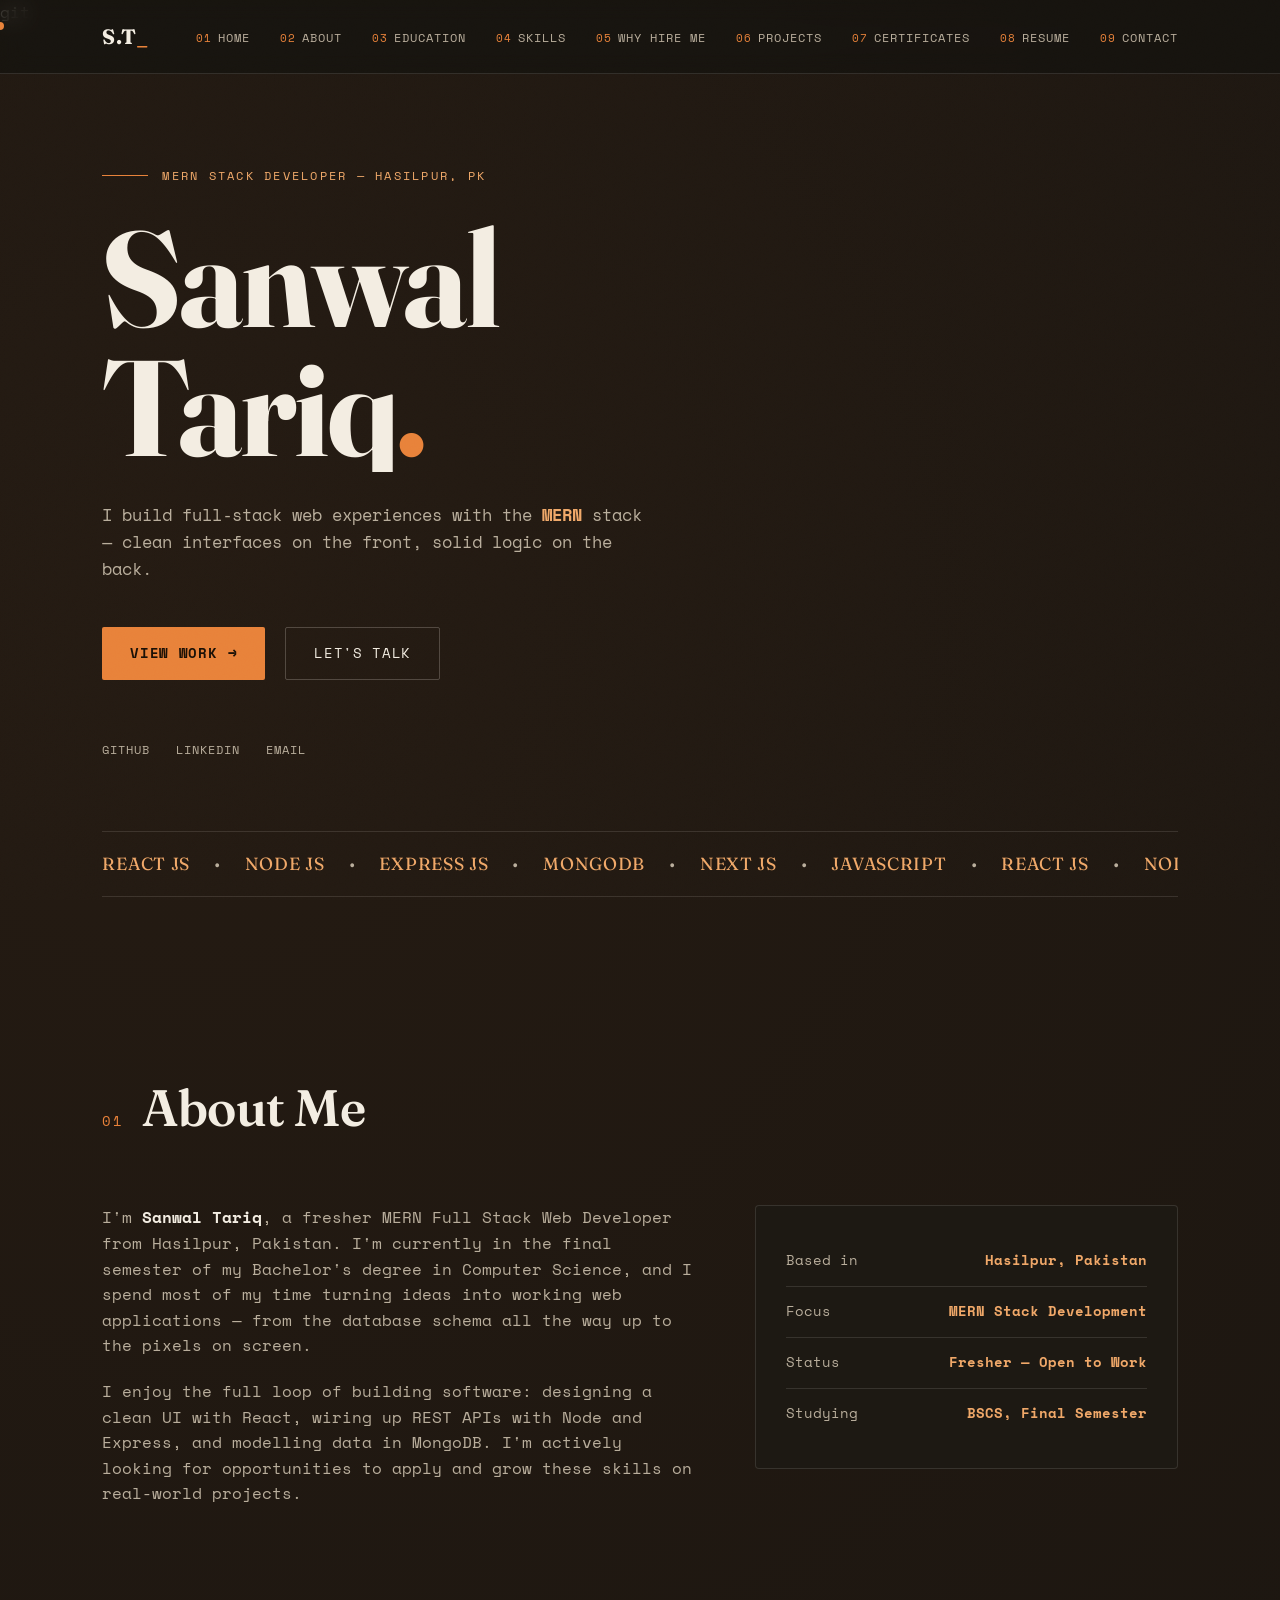
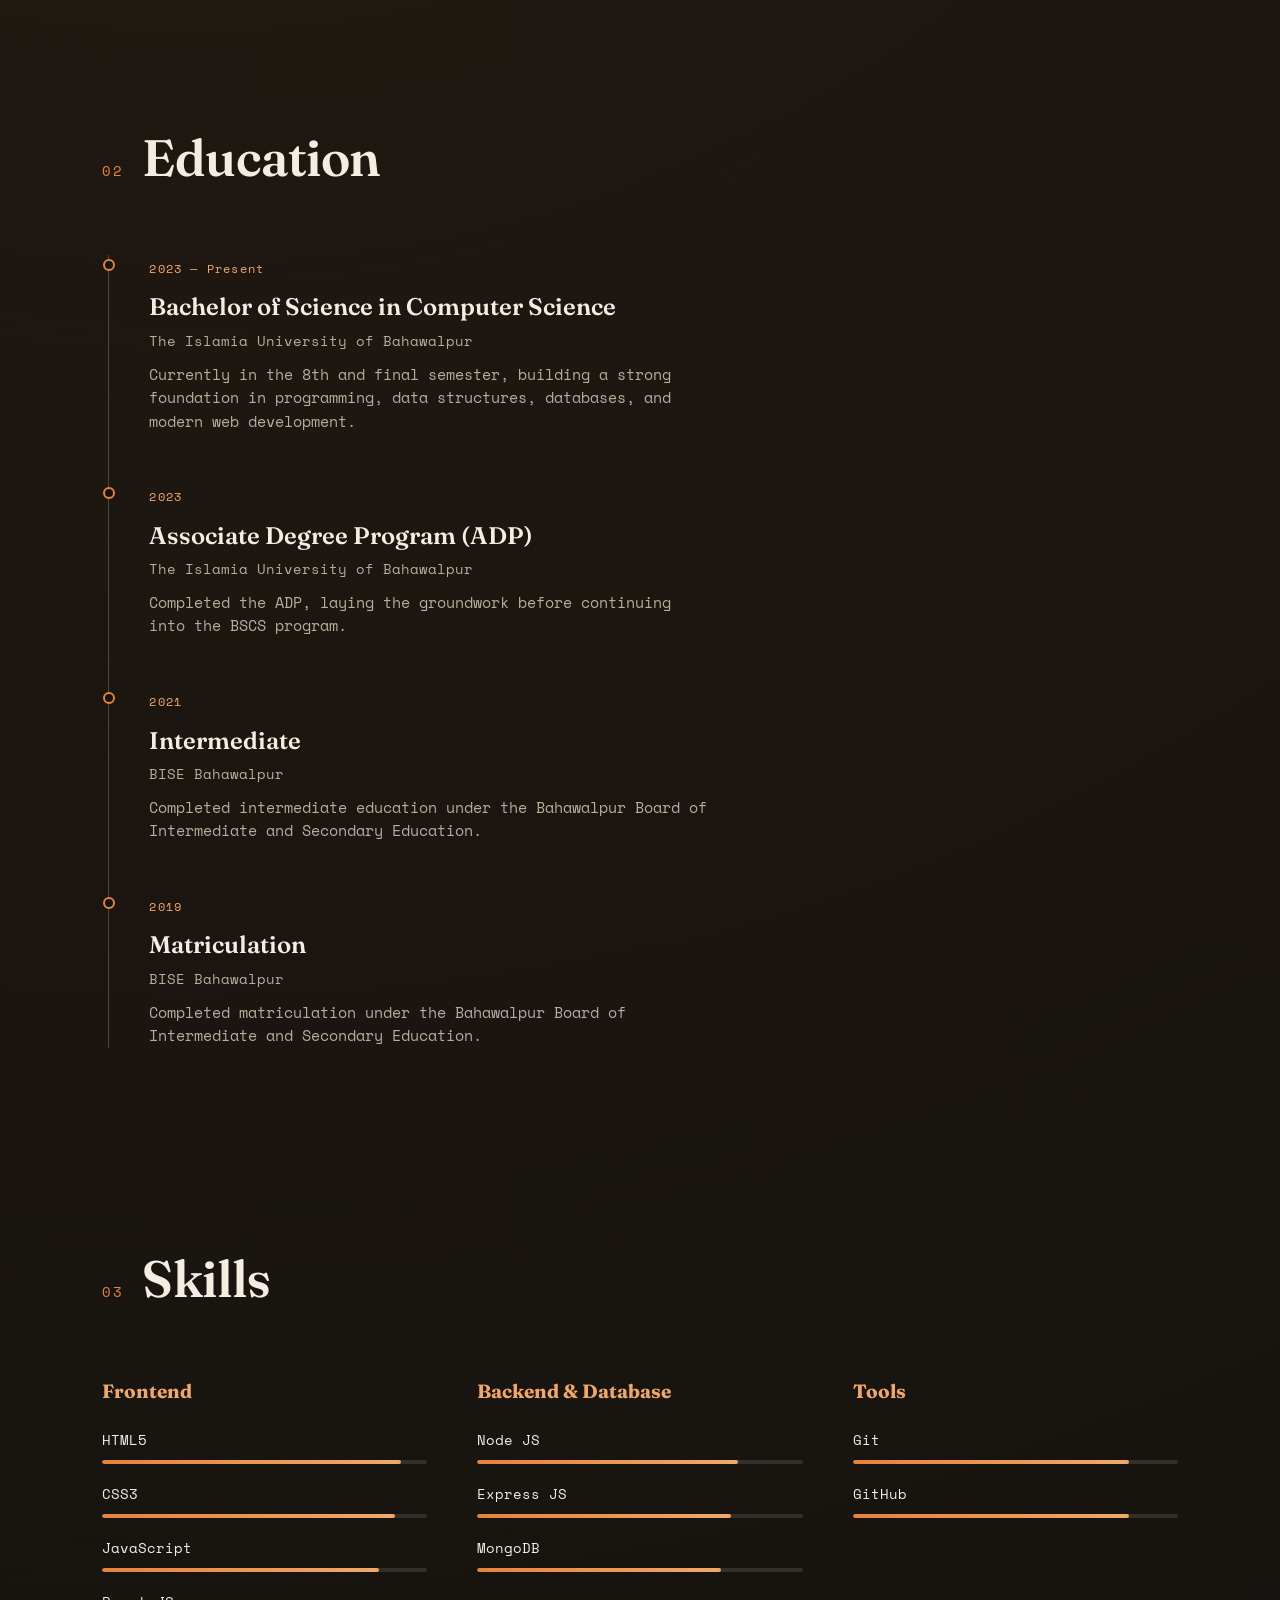
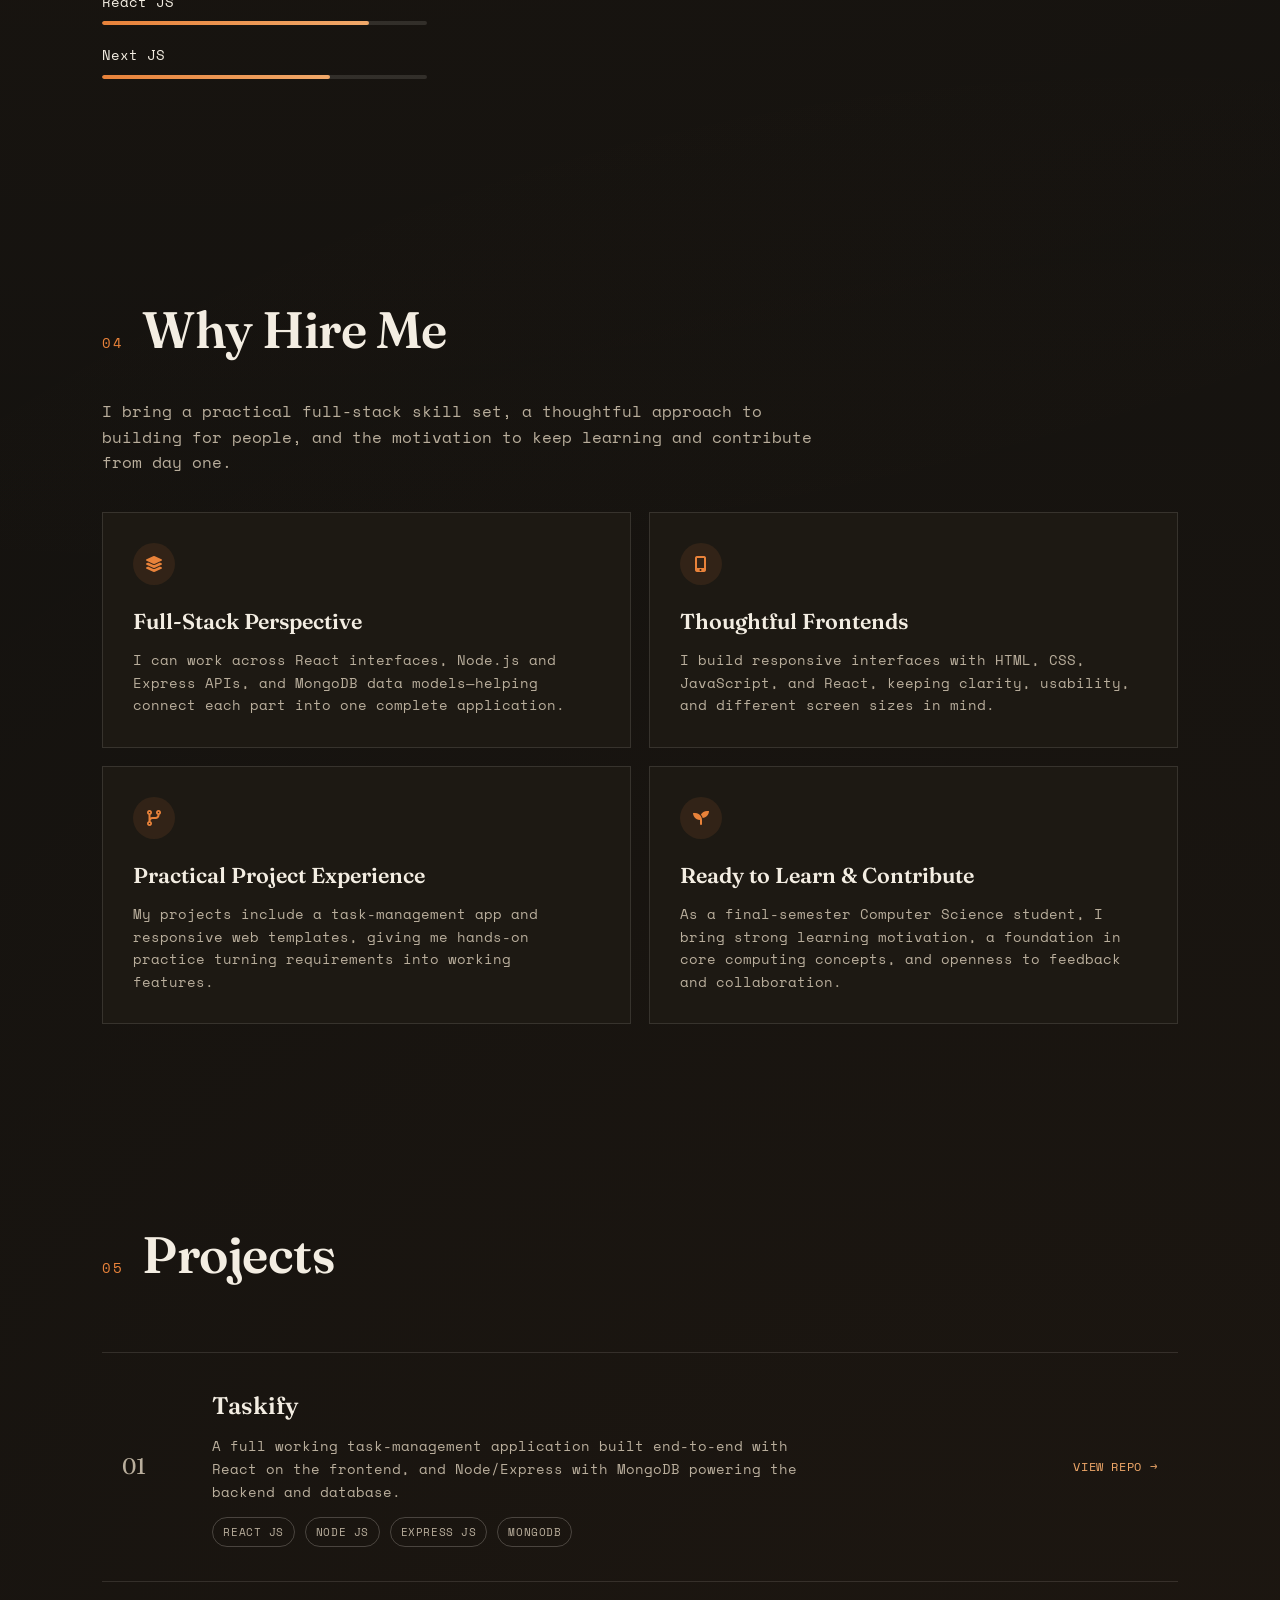
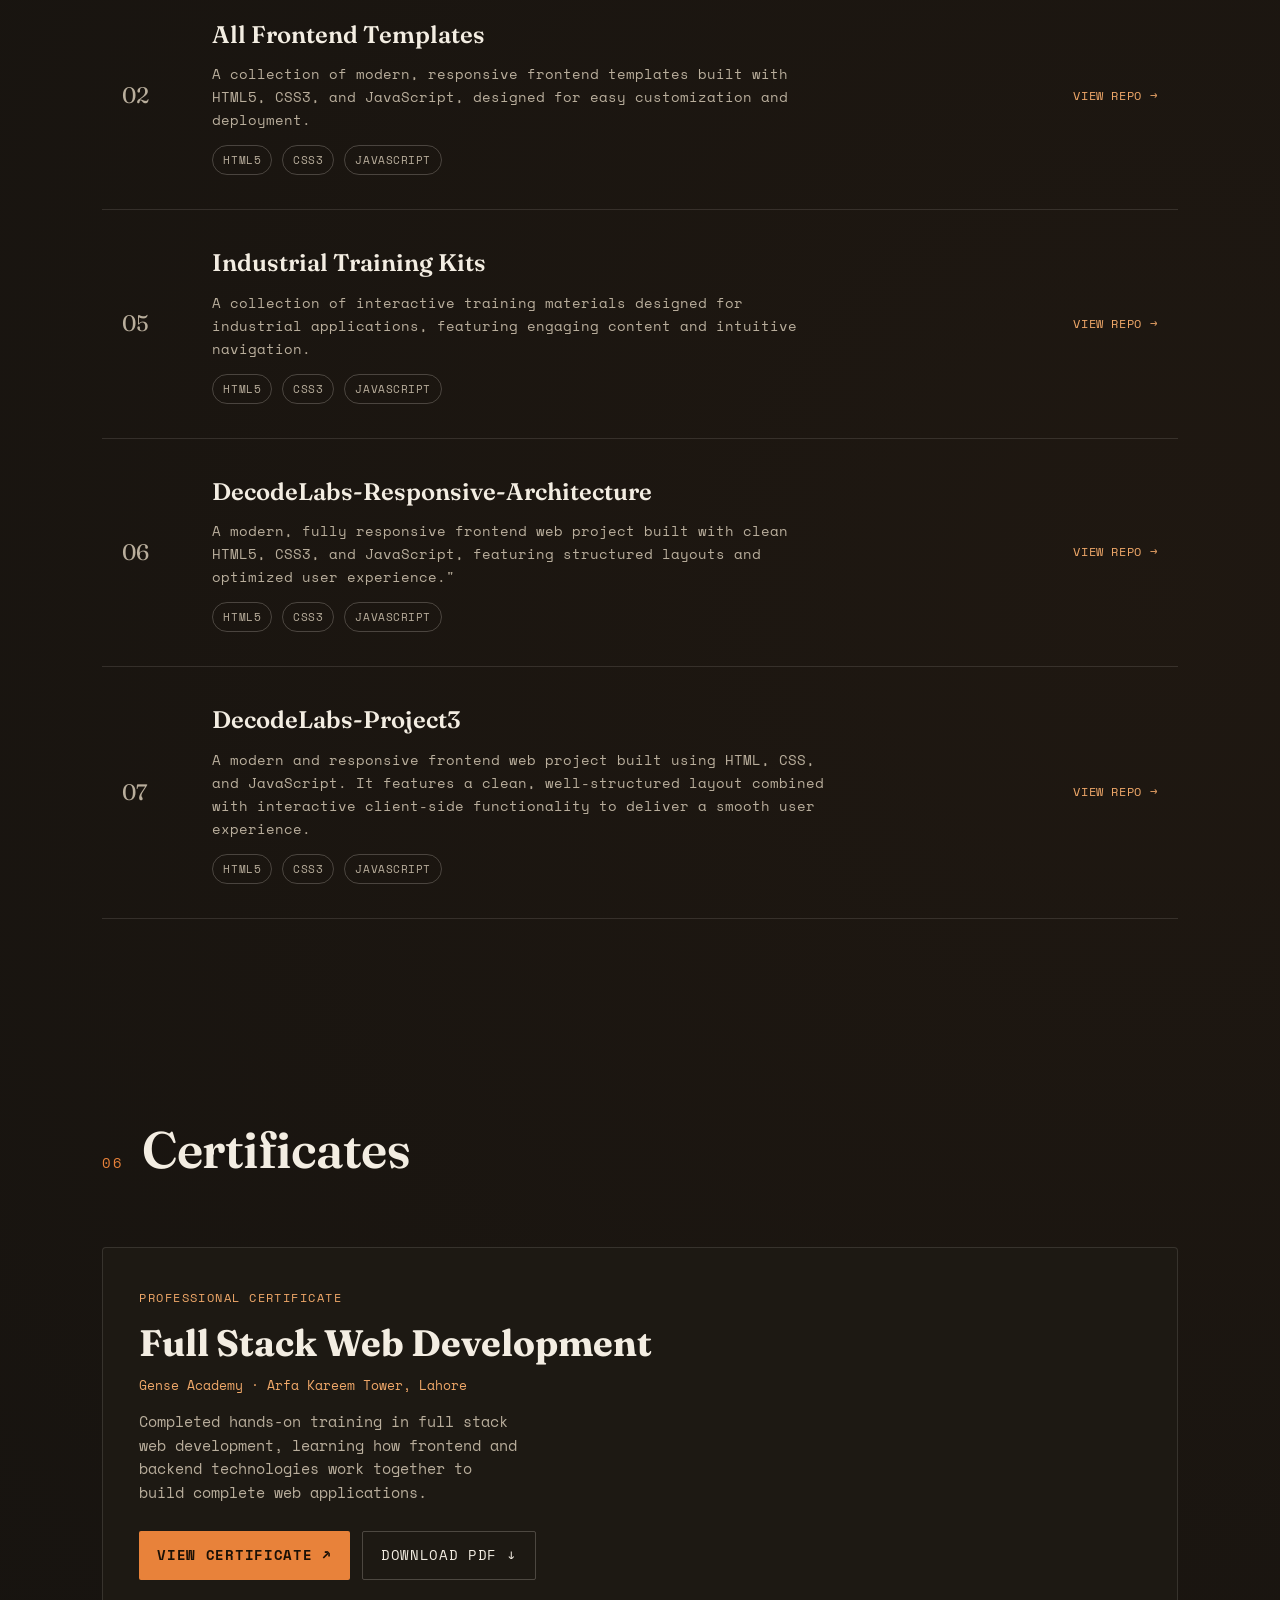
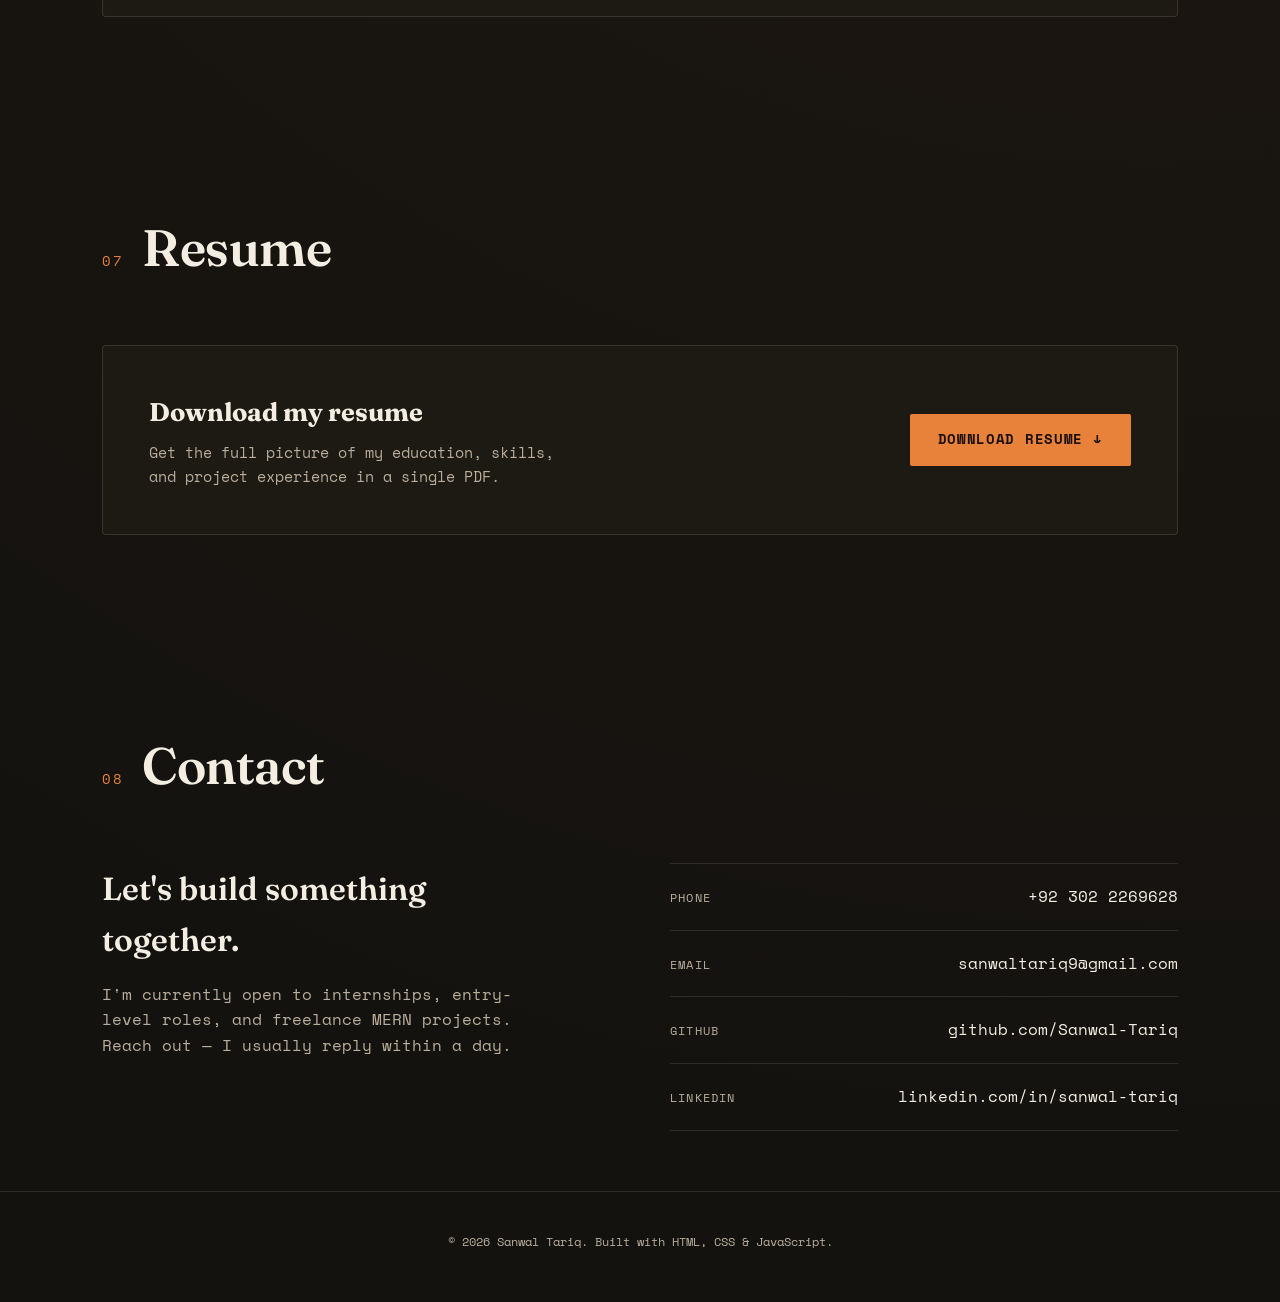
==== index.html @ 07ff1095 "Add why hire me portfolio section Co-authored-by: Copilot <223556219+Copilot@users.noreply.github.co" ====
<!DOCTYPE html>git
<html lang="en">

<head>
    <meta charset="UTF-8" />
    <meta name="viewport" content="width=device-width, initial-scale=1.0" />
    <title>Sanwal Tariq — MERN Full Stack Developer</title>
    <meta name="description" content="Portfolio of Sanwal Tariq, a MERN Full Stack Web Developer." />
    <link rel="preconnect" href="https://fonts.googleapis.com">
    <link rel="preconnect" href="https://fonts.gstatic.com" crossorigin>
    <link
        href="https://fonts.googleapis.com/css2?family=Fraunces:ital,opsz,wght@0,9..144,300;0,9..144,500;0,9..144,600;0,9..144,700;1,9..144,500&family=Space+Mono:wght@400;700&display=swap"
        rel="stylesheet">
    <link rel="stylesheet" href="index.css" />
    <link rel="stylesheet" href="https://cdnjs.cloudflare.com/ajax/libs/font-awesome/6.0.0-beta3/css/all.min.css" />
</head>

<body>

    <div class="noise-overlay"></div>

    <!-- Custom cursor dot -->
    <div class="cursor-dot" id="cursorDot"></div>

    <header class="nav-wrap">
        <nav class="nav">
            <a href="#home" class="logo">S.T<span class="logo-dot">_</span></a>
            <button class="nav-toggle" id="navToggle" aria-label="Toggle navigation">
                <span></span><span></span><span></span>
            </button>
            <ul class="nav-links" id="navLinks">
                <li><a href="#home" data-idx="01">Home</a></li>
                <li><a href="#about" data-idx="02">About</a></li>
                <li><a href="#education" data-idx="03">Education</a></li>
                <li><a href="#skills" data-idx="04">Skills</a></li>
                <li><a href="#why-hire-me" data-idx="05">Why Hire Me</a></li>
                <li><a href="#projects" data-idx="06">Projects</a></li>
                <li><a href="#certificates" data-idx="07">Certificates</a></li>
                <li><a href="#resume" data-idx="08">Resume</a></li>
                <li><a href="#contact" data-idx="09">Contact</a></li>
            </ul>
        </nav>
    </header>

    <main>

        <!-- HERO -->
        <section id="home" class="hero">
            <div class="hero-grid">
                <div class="hero-tag reveal">
                    <span class="tag-line"></span>
                    <p>MERN STACK DEVELOPER — HASILPUR, PK</p>
                </div>

                <h1 class="hero-title">
                    <span class="line reveal"><span class="line-inner">Sanwal</span></span>
                    <span class="line reveal"><span class="line-inner">Tariq<span
                                class="hero-accent">.</span></span></span>
                </h1>

                <p class="hero-sub reveal">
                    I build full‑stack web experiences with the
                    <span class="highlight">MERN</span> stack — clean interfaces on the
                    front, solid logic on the back.
                </p>

                <div class="hero-actions reveal">
                    <a href="#projects" class="btn btn-primary">View Work <span class="btn-arrow">→</span></a>
                    <a href="#contact" class="btn btn-ghost">Let's Talk</a>
                </div>

                <div class="hero-socials reveal">
                    <a href="https://github.com/Sanwal-Tariq" target="_blank" rel="noopener noreferrer">GitHub</a>
                    <a href="https://www.linkedin.com/in/sanwal-tariq-004a3840a" target="_blank"
                        rel="noopener noreferrer">LinkedIn</a>
                    <a href="mailto:sanwaltariq9@gmail.com">Email</a>
                </div>
            </div>

            <div class="hero-marquee">
                <div class="marquee-track">
                    <span>REACT JS</span><span>•</span><span>NODE JS</span><span>•</span>
                    <span>EXPRESS JS</span><span>•</span><span>MONGODB</span><span>•</span>
                    <span>NEXT JS</span><span>•</span><span>JAVASCRIPT</span><span>•</span>
                    <span>REACT JS</span><span>•</span><span>NODE JS</span><span>•</span>
                    <span>EXPRESS JS</span><span>•</span><span>MONGODB</span><span>•</span>
                    <span>NEXT JS</span><span>•</span><span>JAVASCRIPT</span><span>•</span>
                </div>
            </div>
        </section>

        <!-- ABOUT -->
        <section id="about" class="about section">
            <div class="section-head">
                <span class="section-num">01</span>
                <h2>About Me</h2>
            </div>
            <div class="about-grid">
                <div class="about-copy">
                    <p>
                        I'm <strong>Sanwal Tariq</strong>, a fresher MERN Full Stack Web
                        Developer from Hasilpur, Pakistan. I'm currently in the final
                        semester of my Bachelor's degree in Computer Science, and I spend
                        most of my time turning ideas into working web applications —
                        from the database schema all the way up to the pixels on screen.
                    </p>
                    <p>
                        I enjoy the full loop of building software: designing a clean UI
                        with React, wiring up REST APIs with Node and Express, and
                        modelling data in MongoDB. I'm actively looking for opportunities
                        to apply and grow these skills on real-world projects.
                    </p>
                </div>
                <div class="about-card">
                    <div class="about-card-row"><span>Based in</span><strong>Hasilpur, Pakistan</strong></div>
                    <div class="about-card-row"><span>Focus</span><strong>MERN Stack Development</strong></div>
                    <div class="about-card-row"><span>Status</span><strong>Fresher — Open to Work</strong></div>
                    <div class="about-card-row"><span>Studying</span><strong>BSCS, Final Semester</strong></div>
                </div>
            </div>
        </section>

        <!-- EDUCATION -->
        <section id="education" class="education section">
            <div class="section-head">
                <span class="section-num">02</span>
                <h2>Education</h2>
            </div>

            <div class="timeline">

                <div class="timeline-item reveal">
                    <div class="timeline-dot"></div>
                    <div class="timeline-content">
                        <span class="timeline-year">2023 — Present</span>
                        <h3>Bachelor of Science in Computer Science</h3>
                        <p class="timeline-place">The Islamia University of Bahawalpur</p>
                        <p class="timeline-desc">Currently in the 8th and final semester, building a strong foundation
                            in programming, data structures, databases, and modern web development.</p>
                    </div>
                </div>

                <div class="timeline-item reveal">
                    <div class="timeline-dot"></div>
                    <div class="timeline-content">
                        <span class="timeline-year">2023</span>
                        <h3>Associate Degree Program (ADP)</h3>
                        <p class="timeline-place">The Islamia University of Bahawalpur</p>
                        <p class="timeline-desc">Completed the ADP, laying the groundwork before continuing into the
                            BSCS program.</p>
                    </div>
                </div>

                <div class="timeline-item reveal">
                    <div class="timeline-dot"></div>
                    <div class="timeline-content">
                        <span class="timeline-year">2021</span>
                        <h3>Intermediate</h3>
                        <p class="timeline-place">BISE Bahawalpur</p>
                        <p class="timeline-desc">Completed intermediate education under the Bahawalpur Board of
                            Intermediate and Secondary Education.</p>
                    </div>
                </div>

                <div class="timeline-item reveal">
                    <div class="timeline-dot"></div>
                    <div class="timeline-content">
                        <span class="timeline-year">2019</span>
                        <h3>Matriculation</h3>
                        <p class="timeline-place">BISE Bahawalpur</p>
                        <p class="timeline-desc">Completed matriculation under the Bahawalpur Board of Intermediate and
                            Secondary Education.</p>
                    </div>
                </div>

            </div>
        </section>

        <!-- SKILLS -->
        <section id="skills" class="skills section">
            <div class="section-head">
                <span class="section-num">03</span>
                <h2>Skills</h2>
            </div>

            <div class="skills-columns">
                <div class="skill-group reveal">
                    <h3>Frontend</h3>
                    <ul class="skill-list">
                        <li><span>HTML5</span>
                            <div class="bar">
                                <div class="bar-fill" style="--level:92%"></div>
                            </div>
                        </li>
                        <li><span>CSS3</span>
                            <div class="bar">
                                <div class="bar-fill" style="--level:90%"></div>
                            </div>
                        </li>
                        <li><span>JavaScript</span>
                            <div class="bar">
                                <div class="bar-fill" style="--level:85%"></div>
                            </div>
                        </li>
                        <li><span>React JS</span>
                            <div class="bar">
                                <div class="bar-fill" style="--level:82%"></div>
                            </div>
                        </li>
                        <li><span>Next JS</span>
                            <div class="bar">
                                <div class="bar-fill" style="--level:70%"></div>
                            </div>
                        </li>
                    </ul>
                </div>

                <div class="skill-group reveal">
                    <h3>Backend &amp; Database</h3>
                    <ul class="skill-list">
                        <li><span>Node JS</span>
                            <div class="bar">
                                <div class="bar-fill" style="--level:80%"></div>
                            </div>
                        </li>
                        <li><span>Express JS</span>
                            <div class="bar">
                                <div class="bar-fill" style="--level:78%"></div>
                            </div>
                        </li>
                        <li><span>MongoDB</span>
                            <div class="bar">
                                <div class="bar-fill" style="--level:75%"></div>
                            </div>
                        </li>
                    </ul>
                </div>

                <div class="skill-group reveal">
                    <h3>Tools</h3>
                    <ul class="skill-list">
                        <li><span>Git</span>
                            <div class="bar">
                                <div class="bar-fill" style="--level:85%"></div>
                            </div>
                        </li>
                        <li><span>GitHub</span>
                            <div class="bar">
                                <div class="bar-fill" style="--level:85%"></div>
                            </div>
                        </li>
                    </ul>
                </div>
            </div>
        </section>

        <!-- WHY HIRE ME -->
        <section id="why-hire-me" class="why-hire section">
            <div class="section-head">
                <span class="section-num">04</span>
                <h2>Why Hire Me</h2>
            </div>

            <p class="why-hire-intro reveal">
                I bring a practical full-stack skill set, a thoughtful approach to building for people, and the
                motivation to keep learning and contribute from day one.
            </p>

            <div class="why-hire-grid">
                <article class="why-hire-card reveal">
                    <span class="why-hire-icon" aria-hidden="true"><i class="fas fa-layer-group"></i></span>
                    <h3>Full-Stack Perspective</h3>
                    <p>I can work across React interfaces, Node.js and Express APIs, and MongoDB data models—helping
                        connect each part into one complete application.</p>
                </article>
                <article class="why-hire-card reveal">
                    <span class="why-hire-icon" aria-hidden="true"><i class="fas fa-mobile-alt"></i></span>
                    <h3>Thoughtful Frontends</h3>
                    <p>I build responsive interfaces with HTML, CSS, JavaScript, and React, keeping clarity,
                        usability, and different screen sizes in mind.</p>
                </article>
                <article class="why-hire-card reveal">
                    <span class="why-hire-icon" aria-hidden="true"><i class="fas fa-code-branch"></i></span>
                    <h3>Practical Project Experience</h3>
                    <p>My projects include a task-management app and responsive web templates, giving me hands-on
                        practice turning requirements into working features.</p>
                </article>
                <article class="why-hire-card reveal">
                    <span class="why-hire-icon" aria-hidden="true"><i class="fas fa-seedling"></i></span>
                    <h3>Ready to Learn &amp; Contribute</h3>
                    <p>As a final-semester Computer Science student, I bring strong learning motivation, a foundation
                        in core computing concepts, and openness to feedback and collaboration.</p>
                </article>
            </div>
        </section>

        <!-- PROJECTS -->
        <section id="projects" class="projects section">
            <div class="section-head">
                <span class="section-num">05</span>
                <h2>Projects</h2>
            </div>

            <div class="project-list">

                <a class="project-item reveal" href="https://github.com/Sanwal-Tariq/Taskify-Project" target="_blank"
                    rel="noopener noreferrer">
                    <div class="project-index">01</div>
                    <div class="project-body">
                        <h3>Taskify</h3>
                        <p>A full working task-management application built end-to-end with React on the frontend, and
                            Node/Express with MongoDB powering the backend and database.</p>
                        <div class="project-tags">
                            <span>React JS</span><span>Node JS</span><span>Express JS</span><span>MongoDB</span>
                        </div>
                    </div>
                    <div class="project-link">View Repo <span class="btn-arrow">→</span></div>
                </a>

                <a class="project-item reveal" href="https://github.com/Sanwal-Tariq/My-Frontend--Templates"
                    target="_blank" rel="noopener noreferrer">
                    <div class="project-index">02</div>
                    <div class="project-body">
                        <h3>All Frontend Templates</h3>
                        <p>A collection of modern, responsive frontend templates built with HTML5, CSS3, and JavaScript,
                            designed for easy customization and deployment.</p>
                        <div class="project-tags">
                            <span>HTML5</span><span>CSS3</span><span>JavaScript</span>
                        </div>
                    </div>
                    <div class="project-link">View Repo <span class="btn-arrow">→</span></div>
                </a>

                <a class="project-item reveal" href="https://github.com/Sanwal-Tariq/Industrial-Training-kit-Project"
                    target="_blank" rel="noopener noreferrer">
                    <div class="project-index">05</div>
                    <div class="project-body">
                        <h3>Industrial Training Kits</h3>
                        <p>A collection of interactive training materials designed for industrial applications,
                            featuring engaging content and intuitive navigation.</p>
                        <div class="project-tags">
                            <span>HTML5</span><span>CSS3</span><span>JavaScript</span>
                        </div>
                    </div>
                    <div class="project-link">View Repo <span class="btn-arrow">→</span></div>
                </a>

                <a class="project-item reveal" href="https://github.com/Sanwal-Tariq/DecodeLabs-Responsive-Architecture"
                    target="_blank" rel="noopener noreferrer">
                    <div class="project-index">06</div>
                    <div class="project-body">
                        <h3>DecodeLabs-Responsive-Architecture</h3>
                        <p>A modern, fully responsive frontend web project built with clean HTML5, CSS3, and JavaScript,
                            featuring structured layouts and optimized user experience."</p>
                        <div class="project-tags">
                            <span>HTML5</span><span>CSS3</span><span>JavaScript</span>
                        </div>
                    </div>
                    <div class="project-link">View Repo <span class="btn-arrow">→</span></div>
                </a>

                <a class="project-item reveal" href="https://github.com/Sanwal-Tariq/DecodeLabs-Project3"
                    target="_blank" rel="noopener noreferrer">
                    <div class="project-index">07</div>
                    <div class="project-body">
                        <h3>DecodeLabs-Project3</h3>
                        <p>A modern and responsive frontend web project built using HTML, CSS, and JavaScript. It
                            features a clean, well-structured layout combined with interactive client-side functionality
                            to deliver a smooth user experience.</p>
                        <div class="project-tags">
                            <span>HTML5</span><span>CSS3</span><span>JavaScript</span>
                        </div>
                    </div>
                    <div class="project-link">View Repo <span class="btn-arrow">→</span></div>
                </a>

            </div>
        </section>

        <!-- CERTIFICATES -->
        <section id="certificates" class="certificates section">
            <div class="section-head">
                <span class="section-num">06</span>
                <h2>Certificates</h2>
            </div>

            <div class="certificate-card reveal">
                <div class="certificate-copy">
                    <span class="certificate-label">Professional Certificate</span>
                    <h3>Full Stack Web Development</h3>
                    <p class="certificate-provider">Gense Academy · Arfa Kareem Tower, Lahore</p>
                    <p>
                        Completed hands-on training in full stack web development, learning how frontend and backend
                        technologies work together to build complete web applications.
                    </p>
                    <div class="certificate-actions">
                        <a class="btn btn-primary" href="./Full_Stack_Web_Development_Certificate.pdf"
                            target="_blank" rel="noopener noreferrer">
                            View Certificate <span class="btn-arrow">↗</span>
                        </a>
                        <a class="btn btn-ghost" href="./Full_Stack_Web_Development_Certificate.pdf" download>
                            Download PDF <span class="btn-arrow">↓</span>
                        </a>
                    </div>
                </div>
            </div>
        </section>

        <!-- RESUME -->
        <section id="resume" class="resume section">
            <div class="section-head">
                <span class="section-num">07</span>
                <h2>Resume</h2>
            </div>
            <div class="resume-box reveal">
                <div class="resume-copy">
                    <h3>Download my resume</h3>
                    <p>Get the full picture of my education, skills, and project experience in a single PDF.</p>
                </div>
                <a class="btn btn-primary" href="./Sanwal_Tariq_Resume.docx" download>
                    Download Resume <span class="btn-arrow">↓</span>
                </a>
            </div>
        </section>

        <!-- CONTACT -->
        <section id="contact" class="contact section">
            <div class="section-head">
                <span class="section-num">08</span>
                <h2>Contact</h2>
            </div>

            <div class="contact-grid">
                <div class="contact-intro reveal">
                    <h3>Let's build something together.</h3>
                    <p>I'm currently open to internships, entry-level roles, and freelance MERN projects. Reach out — I
                        usually reply within a day.</p>
                </div>

                <ul class="contact-list reveal">
                    <li>
                        <span class="contact-label">Phone</span>
                        <a href="tel:+923022269628">+92 302 2269628</a>
                    </li>
                    <li>
                        <span class="contact-label">Email</span>
                        <a href="mailto:sanwaltariq9@gmail.com">sanwaltariq9@gmail.com</a>
                    </li>
                    <li>
                        <span class="contact-label">GitHub</span>
                        <a href="https://github.com/Sanwal-Tariq" target="_blank"
                            rel="noopener noreferrer">github.com/Sanwal-Tariq</a>
                    </li>
                    <li>
                        <span class="contact-label">LinkedIn</span>
                        <a href="https://www.linkedin.com/in/sanwal-tariq-004a3840a" target="_blank"
                            rel="noopener noreferrer">linkedin.com/in/sanwal-tariq</a>
                    </li>
                </ul>
            </div>
        </section>

    </main>

    <footer class="footer">
        <p>&copy; <span id="year"></span> Sanwal Tariq. Built with HTML, CSS &amp; JavaScript.</p>
    </footer>

    <script src="index.js"></script>
</body>

</html>
---- index.css ----
/* ===== Tokens ===== */
:root {
    --bg: #14120f;
    --bg-alt: #191612;
    --ink: #f3ede2;
    --ink-dim: #b9ae9c;
    --accent: #e8823a;
    --accent-soft: #f0a869;
    --line: rgba(243, 237, 226, 0.12);
    --line-strong: rgba(243, 237, 226, 0.22);
    --card: #1d1913;
    --font-display: "Fraunces", serif;
    --font-mono: "Space Mono", monospace;
    --ease: cubic-bezier(0.22, 1, 0.36, 1);
}

* {
    margin: 0;
    padding: 0;
    box-sizing: border-box;
}

html {
    scroll-behavior: smooth;
}

body {
    background: var(--bg);
    color: var(--ink);
    font-family: var(--font-mono);
    font-size: 16px;
    line-height: 1.6;
    overflow-x: hidden;
    background-image:
        radial-gradient(circle at 15% 8%, rgba(232, 130, 58, 0.08), transparent 45%),
        radial-gradient(circle at 90% 70%, rgba(232, 130, 58, 0.05), transparent 40%);
}

a {
    color: inherit;
    text-decoration: none;
}

ul {
    list-style: none;
}

img {
    max-width: 100%;
    display: block;
}

/* film-grain overlay */
.noise-overlay {
    position: fixed;
    inset: 0;
    pointer-events: none;
    z-index: 999;
    opacity: 0.035;
    background-image: url("data:image/svg+xml,%3Csvg xmlns='http://www.w3.org/2000/svg' width='120' height='120'%3E%3Cfilter id='n'%3E%3CfeTurbulence type='fractalNoise' baseFrequency='0.9' numOctaves='2' stitchTiles='stitch'/%3E%3C/filter%3E%3Crect width='100%25' height='100%25' filter='url(%23n)'/%3E%3C/svg%3E");
    mix-blend-mode: overlay;
}

.cursor-dot {
    position: fixed;
    width: 8px;
    height: 8px;
    border-radius: 50%;
    background: var(--accent);
    pointer-events: none;
    z-index: 998;
    transform: translate(-50%, -50%);
    transition: width 0.2s var(--ease), height 0.2s var(--ease), background 0.2s;
    display: none;
}

@media (hover: hover) and (pointer: fine) {
    .cursor-dot {
        display: block;
    }
}

.cursor-dot.grow {
    width: 30px;
    height: 30px;
    background: rgba(232, 130, 58, 0.35);
}

::selection {
    background: var(--accent);
    color: #14120f;
}

/* ===== Layout helpers ===== */
.section {
    padding: 130px 8vw 60px;
    position: relative;
}

.section-head {
    display: flex;
    align-items: baseline;
    gap: 18px;
    margin-bottom: 56px;
}

.section-num {
    font-family: var(--font-mono);
    color: var(--accent);
    font-size: 0.85rem;
    letter-spacing: 0.15em;
}

.section-head h2 {
    font-family: var(--font-display);
    font-weight: 600;
    font-size: clamp(2rem, 4vw, 3.2rem);
    letter-spacing: -0.01em;
}

/* ===== Nav ===== */
.nav-wrap {
    position: fixed;
    top: 0;
    left: 0;
    right: 0;
    z-index: 500;
    backdrop-filter: blur(10px);
    background: rgba(20, 18, 15, 0.72);
    border-bottom: 1px solid var(--line);
}

.nav {
    display: flex;
    align-items: center;
    justify-content: space-between;
    padding: 20px 8vw;
}

.logo {
    font-family: var(--font-display);
    font-weight: 700;
    font-size: 1.3rem;
    letter-spacing: 0.02em;
}

.logo-dot {
    color: var(--accent);
}

.nav-links {
    display: flex;
    gap: 30px;
}

.nav-links a {
    font-size: 0.78rem;
    letter-spacing: 0.08em;
    text-transform: uppercase;
    color: var(--ink-dim);
    position: relative;
    padding-bottom: 4px;
    transition: color 0.25s var(--ease);
}

.nav-links a::before {
    content: attr(data-idx);
    color: var(--accent);
    margin-right: 6px;
    font-size: 0.7rem;
}

.nav-links a::after {
    content: "";
    position: absolute;
    left: 0;
    bottom: 0;
    width: 0%;
    height: 1px;
    background: var(--accent);
    transition: width 0.3s var(--ease);
}

.nav-links a:hover {
    color: var(--ink);
}

.nav-links a:hover::after {
    width: 100%;
}

.nav-toggle {
    display: none;
    flex-direction: column;
    gap: 5px;
    background: none;
    border: none;
    cursor: pointer;
    padding: 8px;
}

.nav-toggle span {
    width: 24px;
    height: 2px;
    background: var(--ink);
    display: block;
    transition: transform 0.3s var(--ease), opacity 0.3s;
}

/* ===== Hero ===== */
.hero {
    min-height: 100vh;
    display: flex;
    flex-direction: column;
    justify-content: center;
    padding: 140px 8vw 40px;
    position: relative;
}

.hero-tag {
    display: flex;
    align-items: center;
    gap: 14px;
    margin-bottom: 28px;
    color: var(--accent-soft);
    font-size: 0.78rem;
    letter-spacing: 0.18em;
}

.tag-line {
    width: 46px;
    height: 1px;
    background: var(--accent);
    display: inline-block;
}

.hero-title {
    font-family: var(--font-display);
    font-weight: 700;
    font-size: clamp(3.4rem, 12vw, 8.5rem);
    line-height: 0.95;
    letter-spacing: -0.02em;
}

.line {
    display: block;
    overflow: hidden;
}

.line-inner {
    display: inline-block;
}

.hero-accent {
    color: var(--accent);
}

.hero-sub {
    max-width: 560px;
    margin-top: 30px;
    font-size: 1.05rem;
    color: var(--ink-dim);
}

.highlight {
    color: var(--accent-soft);
    font-weight: 700;
}

.hero-actions {
    display: flex;
    gap: 20px;
    margin-top: 44px;
    flex-wrap: wrap;
}

.btn {
    display: inline-flex;
    align-items: center;
    gap: 10px;
    padding: 15px 28px;
    font-family: var(--font-mono);
    font-size: 0.85rem;
    letter-spacing: 0.05em;
    text-transform: uppercase;
    border-radius: 2px;
    transition: transform 0.35s var(--ease), background 0.3s, color 0.3s, border-color 0.3s;
}

.btn-primary {
    background: var(--accent);
    color: #1a1006;
    font-weight: 700;
}

.btn-primary:hover {
    transform: translateY(-3px);
    background: var(--accent-soft);
}

.btn-ghost {
    border: 1px solid var(--line-strong);
    color: var(--ink);
}

.btn-ghost:hover {
    transform: translateY(-3px);
    border-color: var(--accent);
    color: var(--accent-soft);
}

.btn-arrow {
    transition: transform 0.3s var(--ease);
}

.btn:hover .btn-arrow {
    transform: translateX(4px);
}

.hero-socials {
    display: flex;
    gap: 26px;
    margin-top: 60px;
}

.hero-socials a {
    font-size: 0.78rem;
    letter-spacing: 0.08em;
    text-transform: uppercase;
    color: var(--ink-dim);
    border-bottom: 1px solid transparent;
    transition: color 0.25s, border-color 0.25s;
}

.hero-socials a:hover {
    color: var(--accent-soft);
    border-color: var(--accent-soft);
}

.hero-marquee {
    margin-top: 70px;
    overflow: hidden;
    border-top: 1px solid var(--line);
    border-bottom: 1px solid var(--line);
    padding: 18px 0;
}

.marquee-track {
    display: flex;
    gap: 24px;
    white-space: nowrap;
    width: max-content;
    animation: marquee 26s linear infinite;
    font-family: var(--font-display);
    font-size: 1.1rem;
    color: var(--ink-dim);
    letter-spacing: 0.04em;
}

.marquee-track span:nth-child(odd) {
    color: var(--accent-soft);
}

@keyframes marquee {
    from {
        transform: translateX(0);
    }

    to {
        transform: translateX(-50%);
    }
}

/* ===== About ===== */
.about-grid {
    display: grid;
    grid-template-columns: 1.4fr 1fr;
    gap: 60px;
    align-items: start;
}

.about-copy p {
    color: var(--ink-dim);
    font-size: 1rem;
    margin-bottom: 20px;
    max-width: 640px;
}

.about-copy strong {
    color: var(--ink);
}

.about-card {
    background: var(--card);
    border: 1px solid var(--line);
    padding: 30px;
    border-radius: 4px;
}

.about-card-row {
    display: flex;
    justify-content: space-between;
    padding: 14px 0;
    border-bottom: 1px solid var(--line);
    font-size: 0.85rem;
}

.about-card-row:last-child {
    border-bottom: none;
}

.about-card-row span {
    color: var(--ink-dim);
}

.about-card-row strong {
    color: var(--accent-soft);
    font-weight: 700;
}

/* ===== Education Timeline ===== */
.timeline {
    position: relative;
    border-left: 1px solid var(--line-strong);
    margin-left: 6px;
    padding-left: 40px;
    display: flex;
    flex-direction: column;
    gap: 50px;
}

.timeline-item {
    position: relative;
}

.timeline-dot {
    position: absolute;
    left: -46px;
    top: 4px;
    width: 12px;
    height: 12px;
    border-radius: 50%;
    background: var(--bg);
    border: 2px solid var(--accent);
}

.timeline-year {
    font-size: 0.75rem;
    letter-spacing: 0.1em;
    color: var(--accent-soft);
}

.timeline-content h3 {
    font-family: var(--font-display);
    font-size: 1.5rem;
    font-weight: 600;
    margin-top: 8px;
}

.timeline-place {
    color: var(--ink-dim);
    font-size: 0.85rem;
    margin-top: 4px;
}

.timeline-desc {
    color: var(--ink-dim);
    font-size: 0.92rem;
    margin-top: 10px;
    max-width: 560px;
}

/* ===== Skills ===== */
.skills-columns {
    display: grid;
    grid-template-columns: repeat(3, 1fr);
    gap: 50px;
}

.skill-group h3 {
    font-family: var(--font-display);
    font-size: 1.2rem;
    margin-bottom: 24px;
    color: var(--accent-soft);
}

.skill-list li {
    margin-bottom: 20px;
}

.skill-list li span {
    display: block;
    font-size: 0.85rem;
    margin-bottom: 8px;
    color: var(--ink);
}

.bar {
    height: 4px;
    background: var(--line);
    border-radius: 2px;
    overflow: hidden;
}

.bar-fill {
    height: 100%;
    width: 0%;
    background: linear-gradient(90deg, var(--accent), var(--accent-soft));
    border-radius: 2px;
    transition: width 1.1s var(--ease);
}

.bar-fill.filled {
    width: var(--level);
}

/* ===== Why hire me ===== */
.why-hire-intro {
    max-width: 720px;
    margin: -28px 0 36px;
    color: var(--ink-dim);
}

.why-hire-grid {
    display: grid;
    grid-template-columns: repeat(2, minmax(0, 1fr));
    gap: 18px;
}

.why-hire-card {
    padding: 30px;
    background: var(--card);
    border: 1px solid var(--line);
    transition: border-color 0.3s var(--ease), transform 0.3s var(--ease);
}

.why-hire-card:hover {
    border-color: var(--line-strong);
    transform: translateY(-4px);
}

.why-hire-icon {
    display: inline-flex;
    width: 42px;
    height: 42px;
    align-items: center;
    justify-content: center;
    margin-bottom: 20px;
    color: var(--accent);
    background: rgba(232, 130, 58, 0.1);
    border-radius: 50%;
}

.why-hire-card h3 {
    margin-bottom: 10px;
    font-family: var(--font-display);
    font-size: 1.35rem;
    font-weight: 600;
}

.why-hire-card p {
    color: var(--ink-dim);
    font-size: 0.88rem;
}

/* ===== Projects ===== */
.project-list {
    display: flex;
    flex-direction: column;
}

.project-item {
    display: grid;
    grid-template-columns: 60px 1fr 140px;
    align-items: center;
    gap: 30px;
    padding: 34px 20px;
    border-top: 1px solid var(--line);
    transition: background 0.3s var(--ease), padding-left 0.3s var(--ease);
}

.project-list .project-item:last-child {
    border-bottom: 1px solid var(--line);
}

.project-item:hover {
    background: var(--card);
    padding-left: 34px;
}

.project-index {
    font-family: var(--font-display);
    font-size: 1.4rem;
    color: var(--ink-dim);
}

.project-body h3 {
    font-family: var(--font-display);
    font-size: 1.5rem;
    font-weight: 600;
    margin-bottom: 8px;
    transition: color 0.3s;
}

.project-item:hover .project-body h3 {
    color: var(--accent-soft);
}

.project-body p {
    color: var(--ink-dim);
    font-size: 0.9rem;
    max-width: 620px;
    margin-bottom: 14px;
}

.project-tags {
    display: flex;
    gap: 10px;
    flex-wrap: wrap;
}

.project-tags span {
    font-size: 0.7rem;
    letter-spacing: 0.05em;
    text-transform: uppercase;
    padding: 5px 10px;
    border: 1px solid var(--line-strong);
    border-radius: 20px;
    color: var(--ink-dim);
}

.project-link {
    font-size: 0.78rem;
    letter-spacing: 0.05em;
    text-transform: uppercase;
    color: var(--accent-soft);
    justify-self: end;
    display: flex;
    align-items: center;
    gap: 8px;
}

/* ===== Certificates ===== */
.certificate-card {
    display: flex;
    align-items: center;
    padding: 36px;
    background: var(--card);
    border: 1px solid var(--line);
    border-radius: 4px;
}

.certificate-label {
    color: var(--accent-soft);
    font-size: 0.75rem;
    letter-spacing: 0.12em;
    text-transform: uppercase;
}

.certificate-copy h3 {
    margin-top: 12px;
    font-family: var(--font-display);
    font-size: clamp(1.6rem, 3vw, 2.3rem);
    line-height: 1.2;
}

.certificate-copy .certificate-provider {
    margin-top: 10px;
    color: var(--accent-soft);
    font-size: 0.82rem;
}

.certificate-copy p {
    max-width: 380px;
    margin-top: 14px;
    color: var(--ink-dim);
    font-size: 0.92rem;
}

.certificate-actions {
    display: flex;
    flex-wrap: wrap;
    gap: 12px;
    margin-top: 26px;
}

.certificate-actions .btn {
    padding: 13px 18px;
}

/* ===== Resume ===== */
.resume-box {
    display: flex;
    align-items: center;
    justify-content: space-between;
    gap: 30px;
    flex-wrap: wrap;
    background: var(--card);
    border: 1px solid var(--line);
    padding: 46px;
    border-radius: 4px;
}

.resume-copy h3 {
    font-family: var(--font-display);
    font-size: 1.6rem;
    margin-bottom: 8px;
}

.resume-copy p {
    color: var(--ink-dim);
    font-size: 0.92rem;
    max-width: 440px;
}

/* ===== Contact ===== */
.contact-grid {
    display: grid;
    grid-template-columns: 1fr 1fr;
    gap: 60px;
}

.contact-intro h3 {
    font-family: var(--font-display);
    font-size: 2rem;
    font-weight: 600;
    max-width: 420px;
}

.contact-intro p {
    color: var(--ink-dim);
    margin-top: 16px;
    max-width: 420px;
}

.contact-list li {
    border-top: 1px solid var(--line);
    padding: 20px 0;
    display: flex;
    justify-content: space-between;
    align-items: baseline;
}

.contact-list li:last-child {
    border-bottom: 1px solid var(--line);
}

.contact-label {
    color: var(--ink-dim);
    font-size: 0.75rem;
    letter-spacing: 0.1em;
    text-transform: uppercase;
}

.contact-list a {
    font-size: 1rem;
    transition: color 0.25s;
}

.contact-list a:hover {
    color: var(--accent-soft);
}

/* ===== Footer ===== */
.footer {
    text-align: center;
    padding: 40px 8vw 50px;
    color: var(--ink-dim);
    font-size: 0.78rem;
    border-top: 1px solid var(--line);
}

/* ===== Reveal animation ===== */
.reveal {
    opacity: 0;
    transform: translateY(24px);
    transition: opacity 0.8s var(--ease), transform 0.8s var(--ease);
}

.reveal.in-view {
    opacity: 1;
    transform: translateY(0);
}

.line.reveal .line-inner {
    display: inline-block;
    transform: translateY(100%);
    transition: transform 0.9s var(--ease);
}

.line.reveal.in-view .line-inner {
    transform: translateY(0);
}

/* ===== Responsive ===== */
@media (max-width: 1050px) {
    .nav-links {
        position: absolute;
        top: 100%;
        left: 0;
        right: 0;
        background: var(--bg-alt);
        flex-direction: column;
        gap: 0;
        max-height: 0;
        overflow: hidden;
        border-bottom: 1px solid var(--line);
        transition: max-height 0.4s var(--ease);
    }

    .nav-links.open {
        max-height: 480px;
    }

    .nav-links li {
        width: 100%;
    }

    .nav-links a {
        display: block;
        padding: 16px 8vw;
    }

    .nav-toggle {
        display: flex;
    }

    .nav-toggle.open span:nth-child(1) {
        transform: translateY(7px) rotate(45deg);
    }

    .nav-toggle.open span:nth-child(2) {
        opacity: 0;
    }

    .nav-toggle.open span:nth-child(3) {
        transform: translateY(-7px) rotate(-45deg);
    }
}

@media (max-width: 900px) {

    .about-grid,
    .contact-grid {
        grid-template-columns: 1fr;
    }

    .skills-columns {
        grid-template-columns: 1fr;
        gap: 36px;
    }

    .why-hire-grid {
        grid-template-columns: 1fr;
    }

    .project-item {
        grid-template-columns: 1fr;
        gap: 14px;
    }

    .project-link {
        justify-self: start;
    }

}

@media (max-width: 720px) {
    .section {
        padding: 100px 6vw 40px;
    }

    .resume-box {
        flex-direction: column;
        align-items: flex-start;
    }

    .certificate-card {
        padding: 24px;
    }
}

@media (max-width: 500px) {
    .hero-title {
        font-size: clamp(2.8rem, 12vw, 6.5rem);
    }

    .hero-sub {
        font-size: 0.95rem;
    }

    .hero-actions {
        gap: 14px;
    }
}

@media (max-width: 400px) {
    .hero- title {
        font-size: clamp(2.4rem, 12vw, 5.5rem);
    }

    .hero-sub {
        font-size: 0.9rem;
    }
}

@media (max-width: 350px) {
    .hero-title {
        font-size: clamp(2.2rem, 12vw, 4.5rem);
    }

    .hero-sub {
        font-size: 0.85rem;
    }

    .hero-actions {
        gap: 12px;
    }
}

@media (max-width: 300px) {
    .hero-title {
        font-size: clamp(2rem, 12vw, 4rem);
    }

    .hero-sub {
        font-size: 0.8rem;
    }
}

@media (max-width: 250px) {
    .hero-title {
        font-size: clamp(1.8rem, 12vw, 3.5rem);
    }

    .hero-sub {
        font-size: 0.75rem;
    }
}

@media (max-width: 200px) {
    .hero- title {
        font-size: clamp(1.6rem, 12vw, 3rem);
    }

    .hero -sub {
        font-size: 0.7rem;
    }
}

@media (max-width : 150px) {
    .hero-title {
        font-size: clamp(1.4rem, 12vw, 2.5rem);
    }

    .hero-sub {
        font-size: 0.65rem;
    }
}

@media (max-width: 120px) {
    .hero-title {
        font-size: clamp(1.2rem, 12vw, 2rem);
    }

    .hero-sub {
        font-size: 0.6rem;
    }
}

@media (max-width: 100px) {
    .hero-title {
        font-size: clamp(1rem, 12vw, 1.5rem);
    }

    .hero-sub {
        font-size: 0.55rem;
    }
}

@media (max-width: 80px) {
    .hero-title {
        font-size: clamp(0.8rem, 12vw, 1rem);
    }

    .hero-sub {
        font-size: 0.5rem;
    }
}

@media (max-width: 60px) {
    .hero-title {
        font-size: clamp(0.6rem, 12vw, 0.8rem);
    }

    .hero-sub {
        font-size: 0.45rem;
    }
}

@media (max-width: 50px) {
    .hero-title {
        font-size: clamp(0.5rem, 12vw, 0.6rem);
    }

    .hero-sub {
        font-size: 0.4rem;
    }
}

@media (max-width: 40px) {
    .hero-title {
        font-size: clamp(0.4rem, 12vw, 0.5rem);
    }

    .hero-sub {
        font-size: 0.35rem;
    }

    .hero-socials {
        gap: 12px;
    }
}

@media (max-width: 30px) {
    .hero-title {
        font-size: clamp(0.3rem, 12vw, 0.4rem);
    }

    .hero-sub {
        font-size: 0.3rem;
    }

    .hero-socials {
        gap: 10px;
    }
}

@media (max-width: 25px) {
    .hero-title {
        font-size: clamp(0.25rem, 12vw, 0.3rem);
    }

    .hero-sub {
        font-size: 0.25rem;
    }

    .hero-socials {
        gap: 8px;
    }
}

@media (max-width: 20px) {
    .hero-title {
        font-size: clamp(0.2rem, 12vw, 0.25rem);
    }

    .hero-sub {
        font-size: 0.2rem;
    }

    .hero-socials {
        gap: 6px;
    }
}

@media (max-width: 15px) {
    .hero-title {
        font-size: clamp(0.15rem, 12vw, 0.2rem);
    }

    .hero-sub {
        font-size: 0.15rem;
    }

    .hero-socials {
        gap: 4px;
    }
}

@media (max-width: 10px) {
    .hero-title {
        font-size: clamp(0.1rem, 12vw, 0.15rem);
    }

    .hero-sub {
        font-size: 0.1rem;
    }

    .hero-socials {
        gap: 2px;
    }
}

@media (max-width: 5px) {
    .hero-title {
        font-size: clamp(0.05rem, 12vw, 0.1rem);
    }

    .hero-sub {
        font-size: 0.05rem;
    }

    .hero-socials {
        gap: 1px;
    }
}

@media (max-width: 2px) {
    .hero-title {
        font-size: clamp(0.02rem, 12vw, 0.05rem);
    }

    .hero-sub {
        font-size: 0.02rem;
    }

    .hero-socials {
        gap: 0.5px;
    }
}
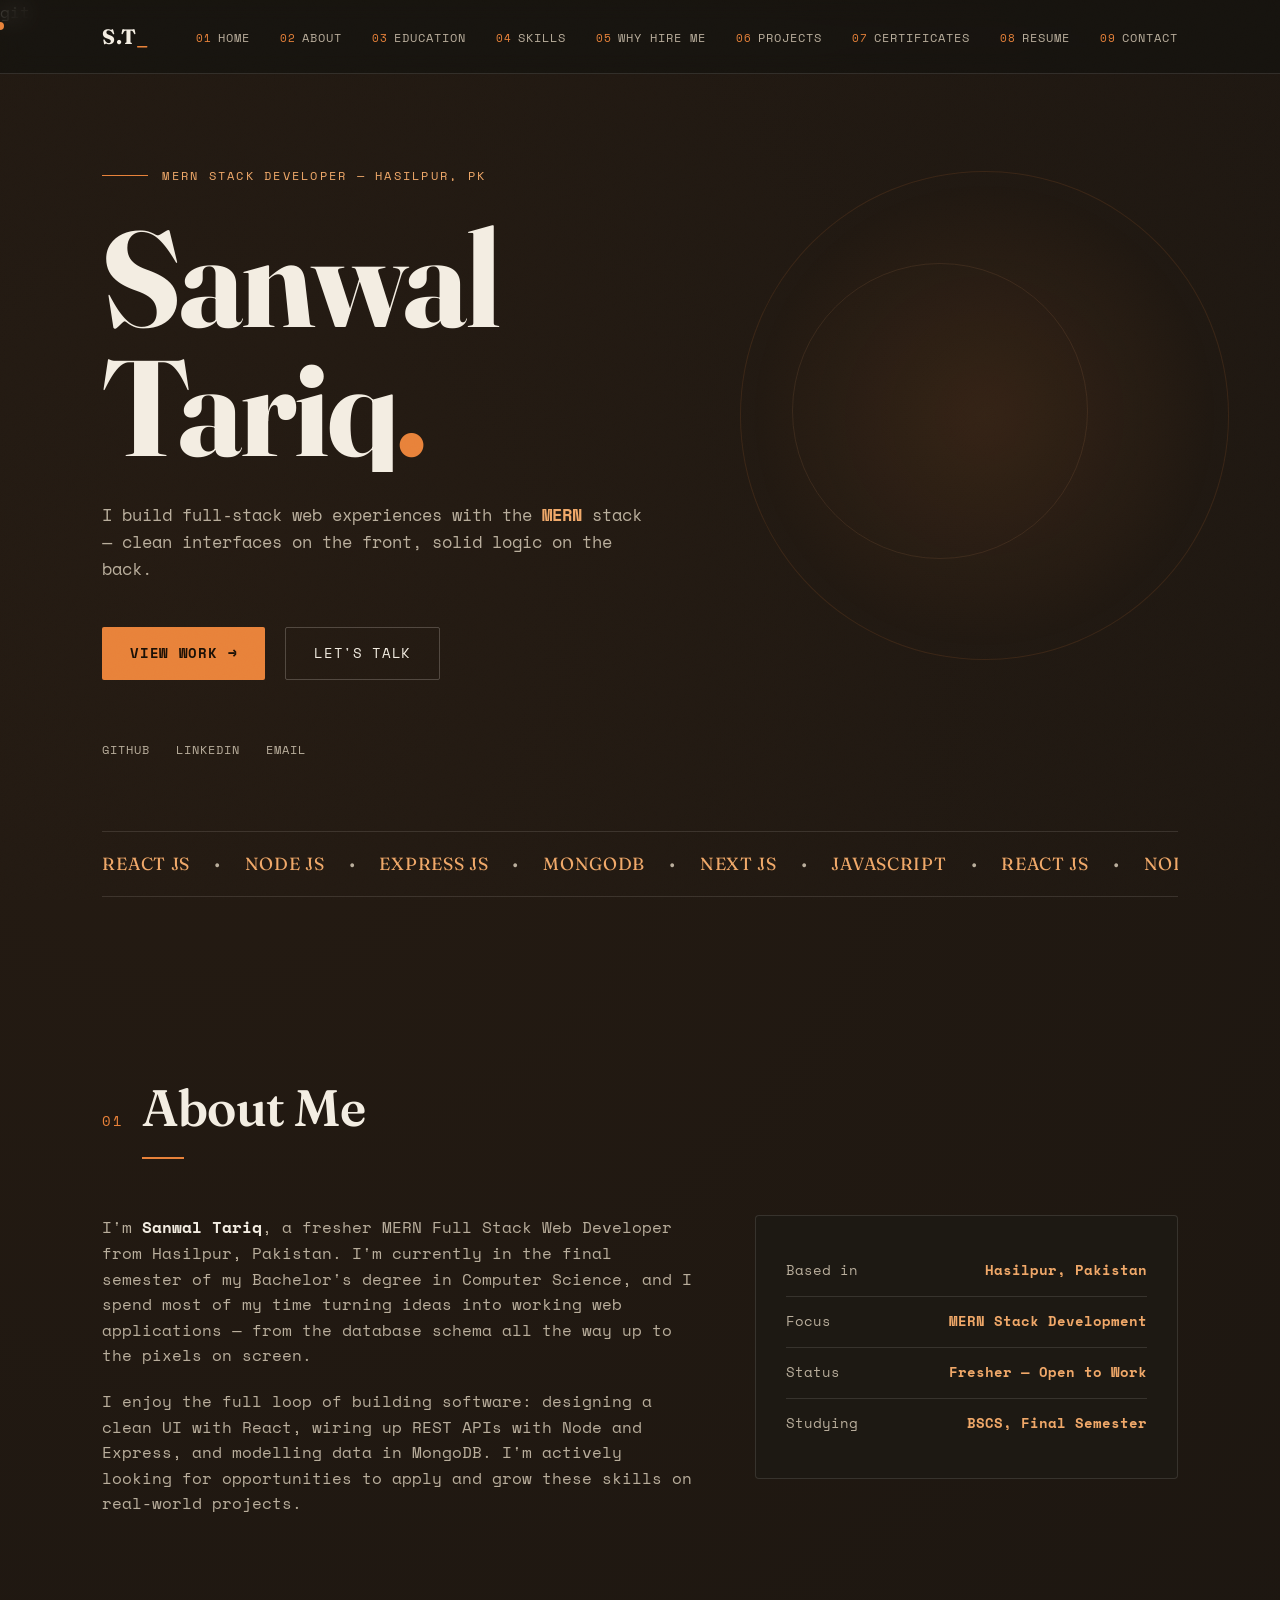
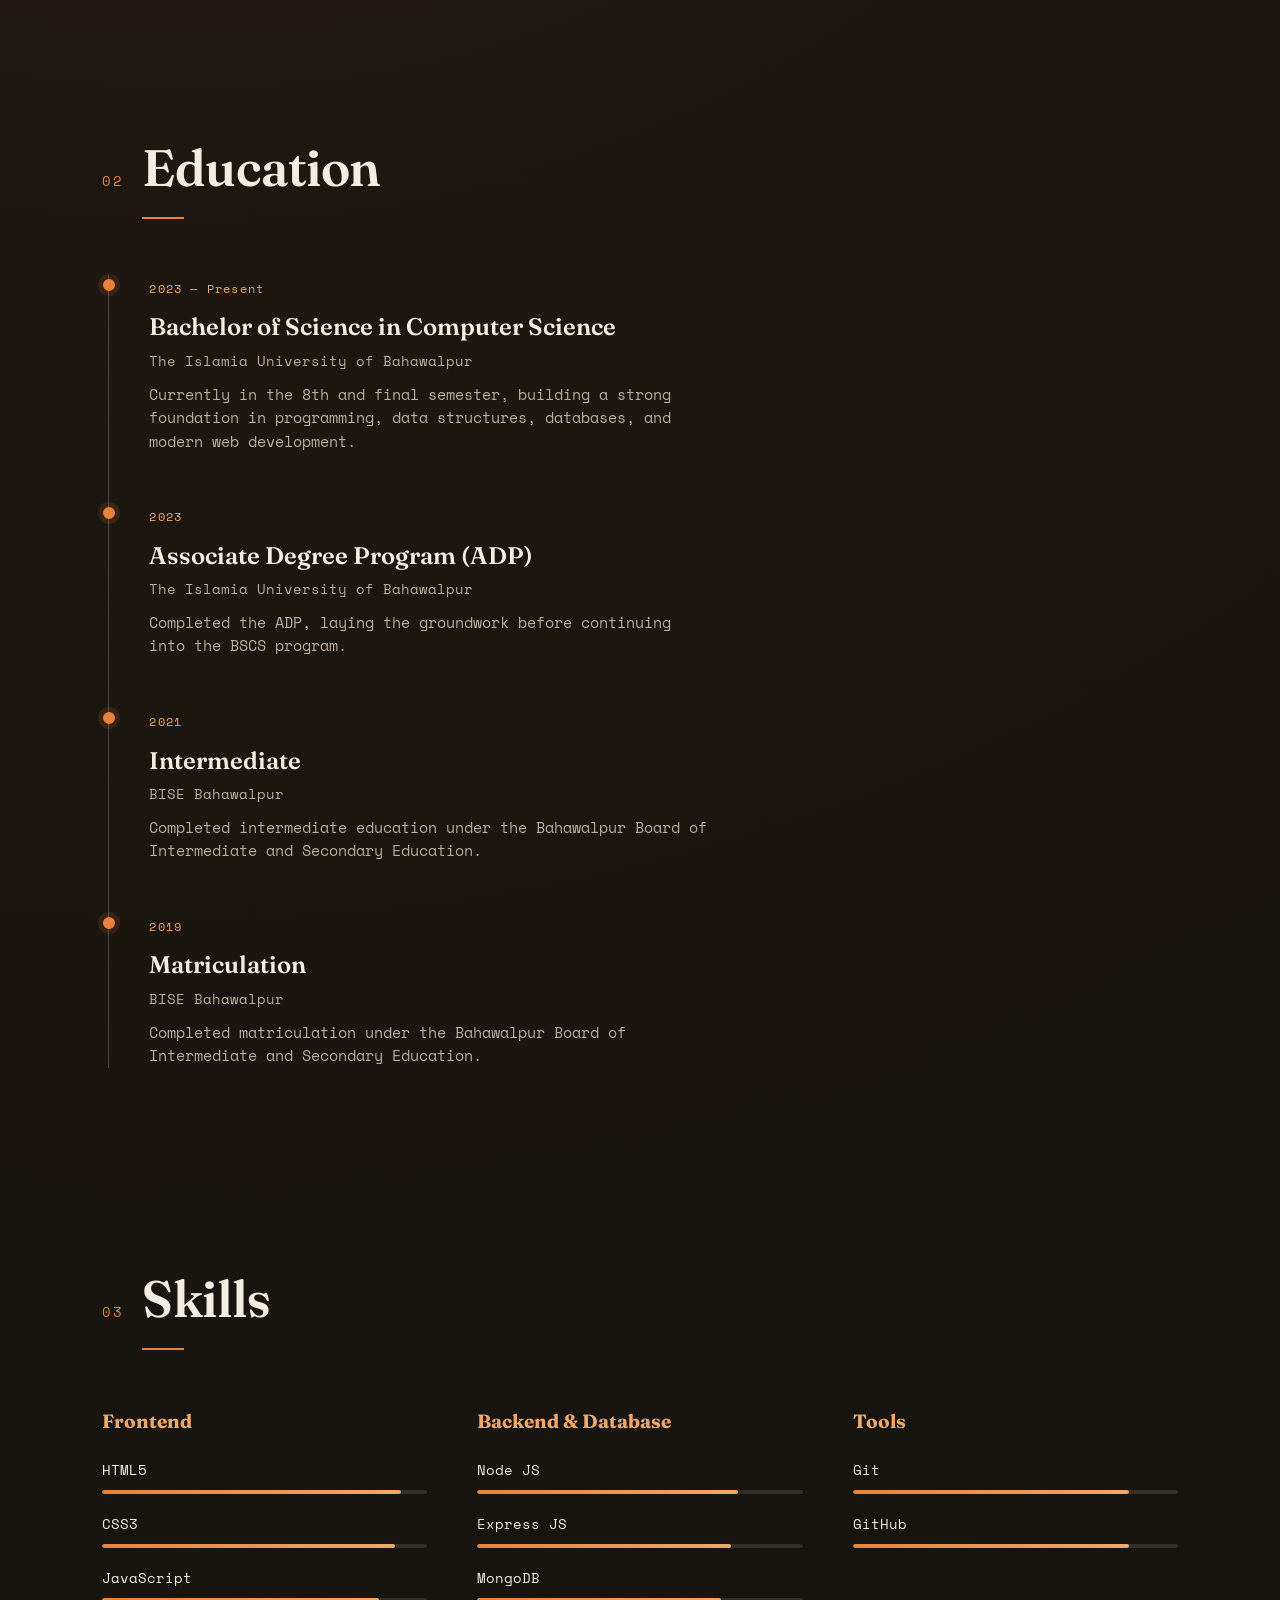
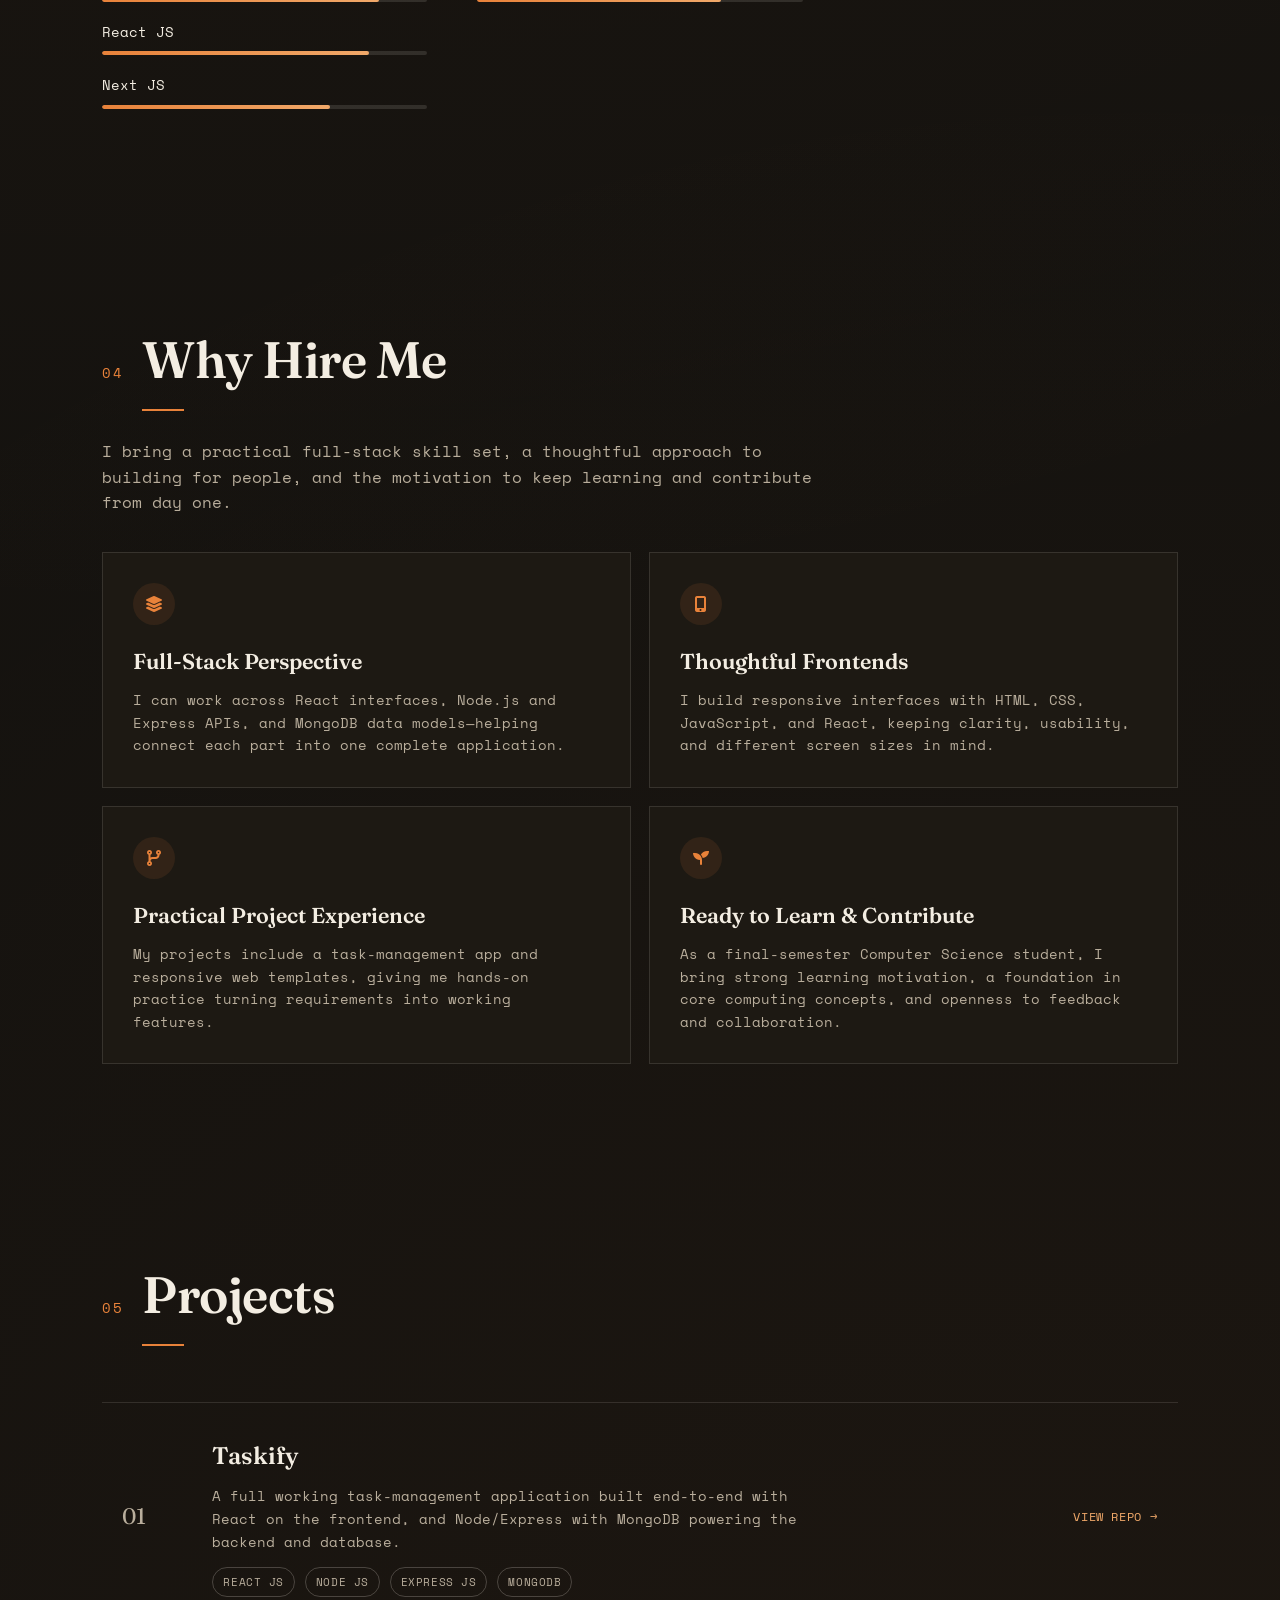
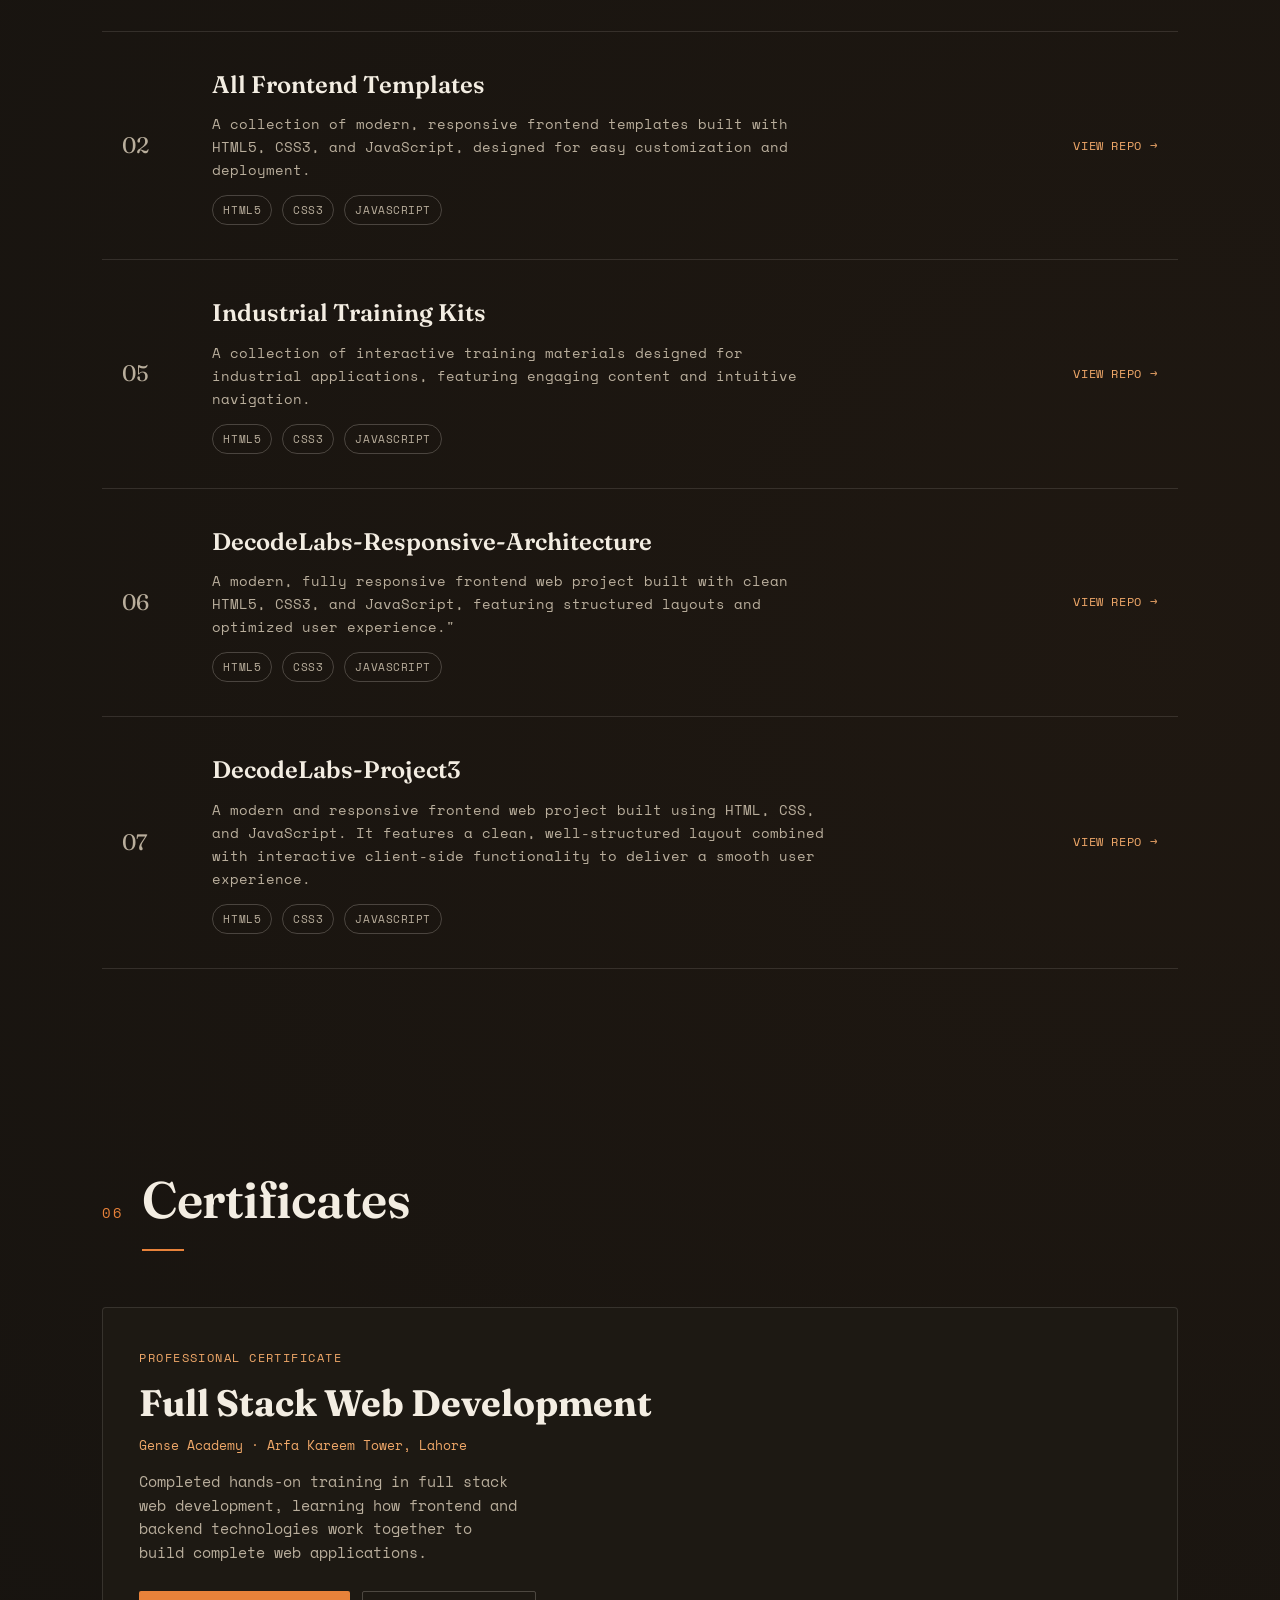
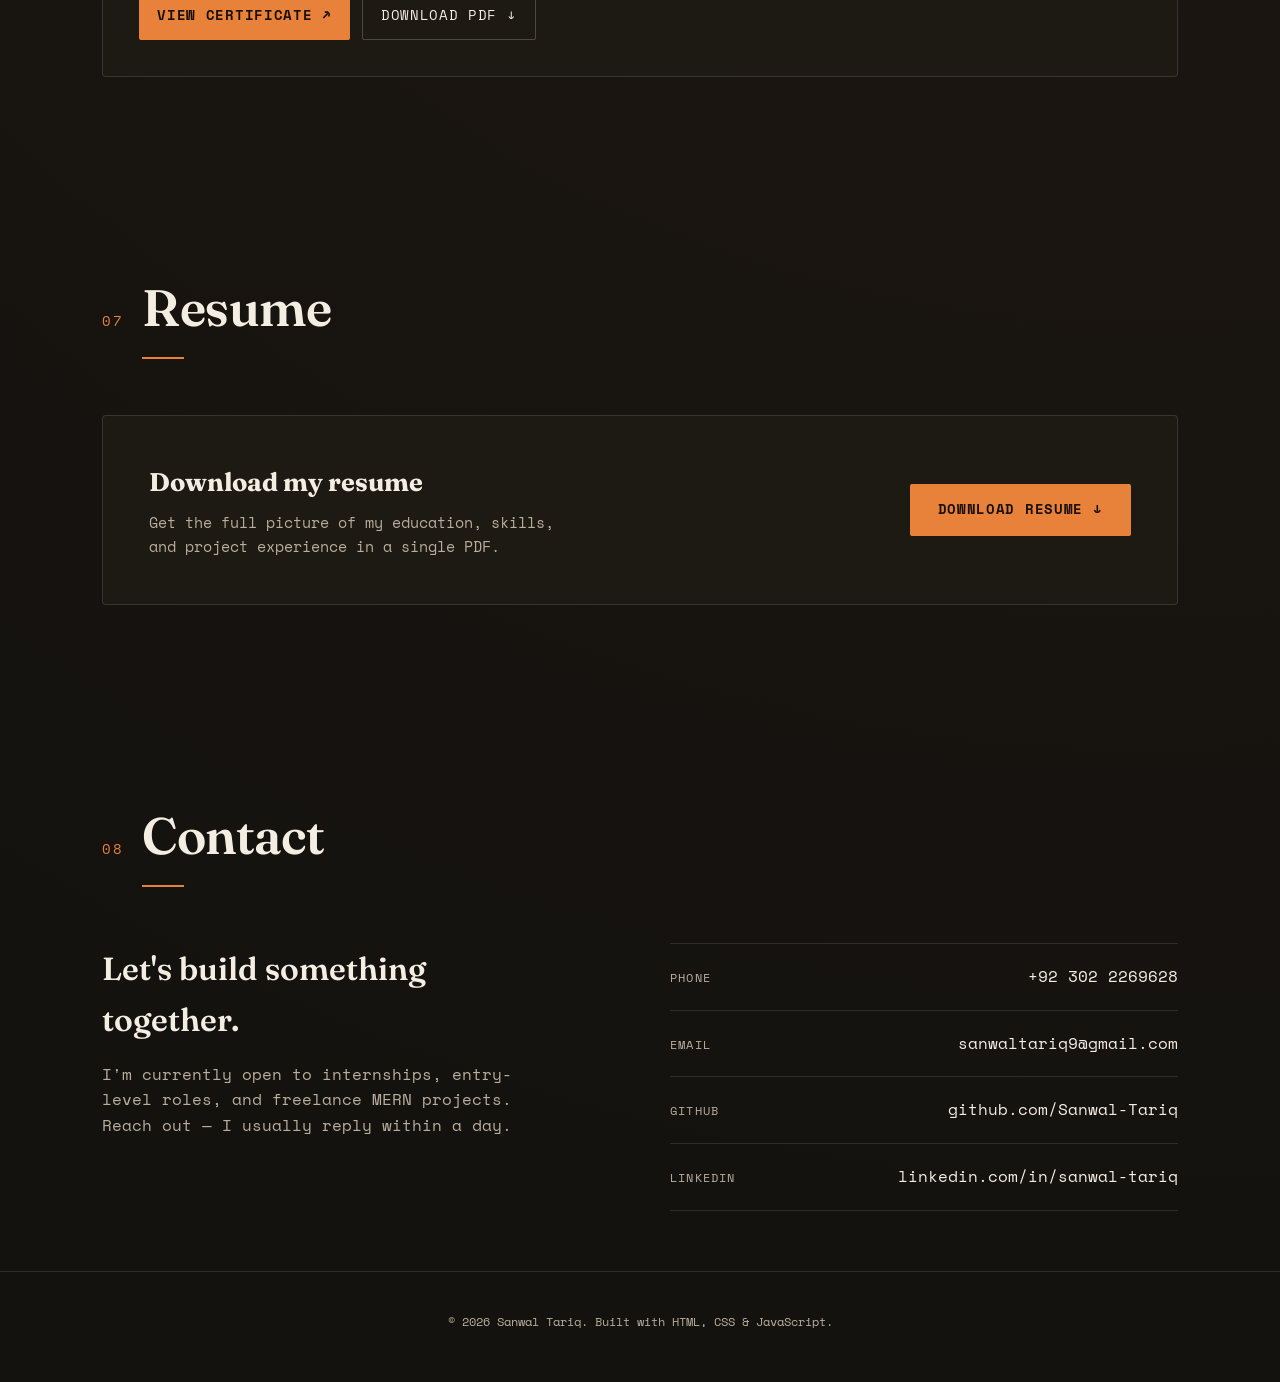
==== commit 4b72fbfd: "Add accessible portfolio animations Co-authored-by: Copilot <223556219+Copilot@users.noreply.github." ====
--- a/index.html
+++ b/index.html
@@ -18,6 +18,7 @@
 <body>
 
     <div class="noise-overlay"></div>
+    <div class="scroll-progress" id="scrollProgress" aria-hidden="true"></div>
 
     <!-- Custom cursor dot -->
     <div class="cursor-dot" id="cursorDot"></div>
--- a/index.css
+++ b/index.css
@@ -61,6 +61,17 @@
     mix-blend-mode: overlay;
 }
 
+.scroll-progress {
+    position: fixed;
+    inset: 0 auto auto 0;
+    z-index: 1000;
+    width: 0;
+    height: 2px;
+    background: linear-gradient(90deg, var(--accent), var(--accent-soft));
+    pointer-events: none;
+    transition: width 0.12s linear;
+}
+
 .cursor-dot {
     position: fixed;
     width: 8px;
@@ -128,6 +139,12 @@
     backdrop-filter: blur(10px);
     background: rgba(20, 18, 15, 0.72);
     border-bottom: 1px solid var(--line);
+    transition: background 0.3s var(--ease), box-shadow 0.3s var(--ease);
+}
+
+.nav-wrap.scrolled {
+    background: rgba(20, 18, 15, 0.94);
+    box-shadow: 0 8px 30px rgba(0, 0, 0, 0.18);
 }
 
 .nav {
@@ -215,6 +232,45 @@
     justify-content: center;
     padding: 140px 8vw 40px;
     position: relative;
+    isolation: isolate;
+    overflow: hidden;
+}
+
+.hero::before {
+    content: "";
+    position: absolute;
+    z-index: -1;
+    top: 16%;
+    right: 4%;
+    width: clamp(220px, 38vw, 520px);
+    aspect-ratio: 1;
+    border: 1px solid rgba(232, 130, 58, 0.12);
+    border-radius: 50%;
+    background: radial-gradient(circle, rgba(232, 130, 58, 0.1), transparent 68%);
+    animation: hero-orbit 12s ease-in-out infinite alternate;
+}
+
+.hero::after {
+    content: "";
+    position: absolute;
+    z-index: -1;
+    top: 26%;
+    right: 15%;
+    width: clamp(130px, 23vw, 300px);
+    aspect-ratio: 1;
+    border: 1px solid rgba(240, 168, 105, 0.1);
+    border-radius: 50%;
+    animation: hero-orbit 9s ease-in-out infinite alternate-reverse;
+}
+
+@keyframes hero-orbit {
+    from {
+        transform: translate3d(0, -12px, 0) scale(0.98);
+    }
+
+    to {
+        transform: translate3d(0, 16px, 0) scale(1.04);
+    }
 }
 
 .hero-tag {
@@ -395,6 +451,12 @@
     border: 1px solid var(--line);
     padding: 30px;
     border-radius: 4px;
+    transition: border-color 0.35s var(--ease), transform 0.35s var(--ease);
+}
+
+.about-card:hover {
+    border-color: var(--line-strong);
+    transform: translateY(-4px);
 }
 
 .about-card-row {
@@ -442,6 +504,12 @@
     border-radius: 50%;
     background: var(--bg);
     border: 2px solid var(--accent);
+    transition: background 0.35s var(--ease), box-shadow 0.35s var(--ease);
+}
+
+.timeline-item.in-view .timeline-dot {
+    background: var(--accent);
+    box-shadow: 0 0 0 5px rgba(232, 130, 58, 0.12);
 }
 
 .timeline-year {
@@ -648,6 +716,12 @@
     background: var(--card);
     border: 1px solid var(--line);
     border-radius: 4px;
+    transition: border-color 0.35s var(--ease), transform 0.35s var(--ease);
+}
+
+.certificate-card:hover {
+    border-color: var(--line-strong);
+    transform: translateY(-4px);
 }
 
 .certificate-label {
@@ -699,6 +773,12 @@
     border: 1px solid var(--line);
     padding: 46px;
     border-radius: 4px;
+    transition: border-color 0.35s var(--ease), transform 0.35s var(--ease);
+}
+
+.resume-box:hover {
+    border-color: var(--line-strong);
+    transform: translateY(-3px);
 }
 
 .resume-copy h3 {
@@ -761,6 +841,15 @@
     color: var(--accent-soft);
 }
 
+.contact-list li {
+    transition: padding-left 0.3s var(--ease), border-color 0.3s var(--ease);
+}
+
+.contact-list li:hover {
+    padding-left: 10px;
+    border-color: var(--accent);
+}
+
 /* ===== Footer ===== */
 .footer {
     text-align: center;
@@ -772,24 +861,85 @@
 
 /* ===== Reveal animation ===== */
 .reveal {
+    opacity: 1;
+    transform: none;
+}
+
+.motion-ready .reveal {
     opacity: 0;
     transform: translateY(24px);
     transition: opacity 0.8s var(--ease), transform 0.8s var(--ease);
 }
 
-.reveal.in-view {
+.motion-ready .reveal.in-view {
     opacity: 1;
     transform: translateY(0);
 }
 
 .line.reveal .line-inner {
     display: inline-block;
+}
+
+.motion-ready .line.reveal .line-inner {
     transform: translateY(100%);
     transition: transform 0.9s var(--ease);
 }
 
-.line.reveal.in-view .line-inner {
+.motion-ready .line.reveal.in-view .line-inner {
     transform: translateY(0);
+}
+
+.motion-ready .bar-fill {
+    width: 0%;
+}
+
+.motion-ready .bar-fill.filled {
+    width: var(--level);
+}
+
+.motion-ready .reveal-stagger > .reveal {
+    transition-delay: var(--reveal-delay, 0ms);
+}
+
+.section-head h2 {
+    position: relative;
+    width: fit-content;
+}
+
+.section-head h2::after {
+    content: "";
+    display: block;
+    width: 42px;
+    height: 2px;
+    margin-top: 8px;
+    background: var(--accent);
+    transform: scaleX(0.5);
+    transform-origin: left;
+    transition: transform 0.5s var(--ease);
+}
+
+.section-head:has(+ .reveal.in-view) h2::after,
+.section-head:has(+ .about-grid) h2::after,
+.section-head:has(+ .timeline) h2::after,
+.section-head:has(+ .skills-columns) h2::after,
+.section-head:has(+ .why-hire-intro.in-view) h2::after,
+.section-head:has(+ .project-list) h2::after,
+.section-head:has(+ .certificate-card.in-view) h2::after,
+.section-head:has(+ .resume-box.in-view) h2::after,
+.section-head:has(+ .contact-grid) h2::after {
+    transform: scaleX(1);
+}
+
+@media (prefers-reduced-motion: reduce) {
+    *,
+    *::before,
+    *::after {
+        scroll-behavior: auto !important;
+        animation-duration: 0.01ms !important;
+        animation-iteration-count: 1 !important;
+        transition-duration: 0.01ms !important;
+        transition-delay: 0ms !important;
+    }
 }
 
 /* ===== Responsive ===== */
@@ -870,6 +1020,16 @@
         padding: 100px 6vw 40px;
     }
 
+    .hero::before {
+        top: 20%;
+        right: -28%;
+    }
+
+    .hero::after {
+        top: 30%;
+        right: -8%;
+    }
+
     .resume-box {
         flex-direction: column;
         align-items: flex-start;
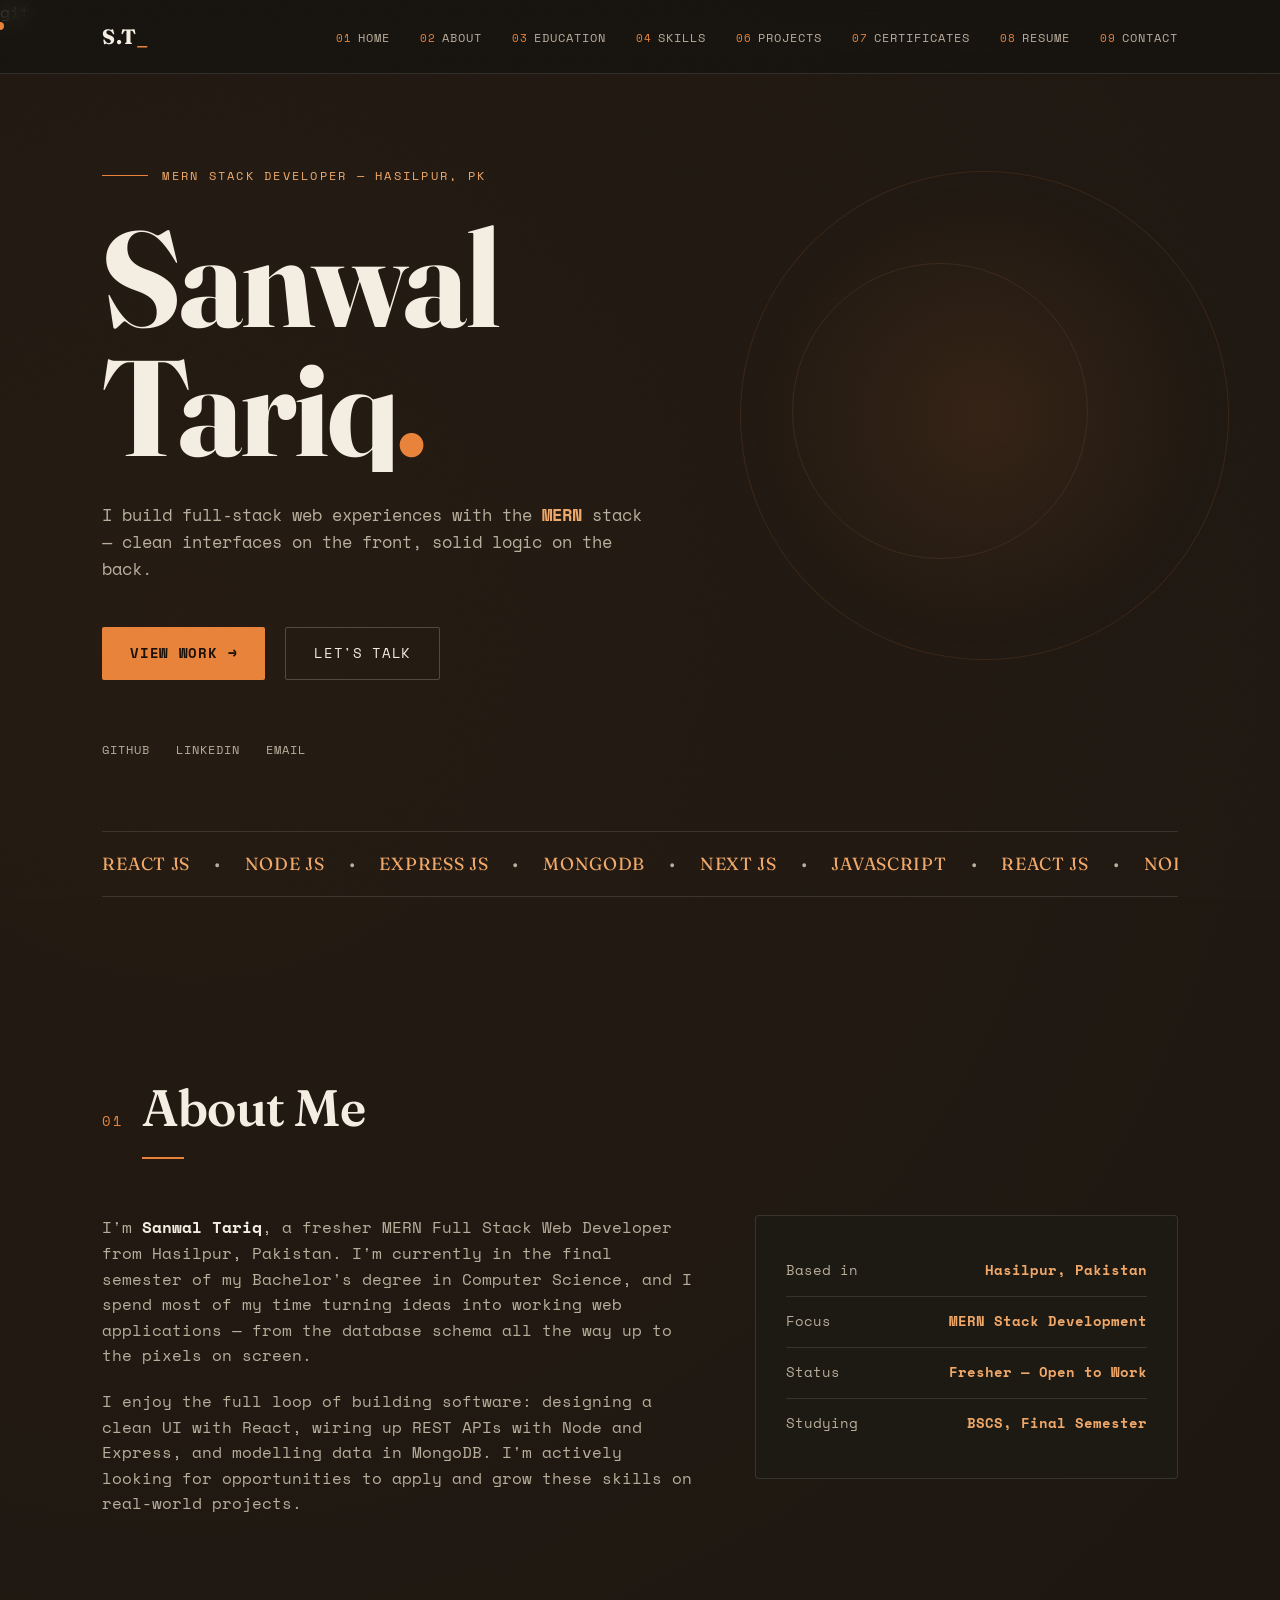
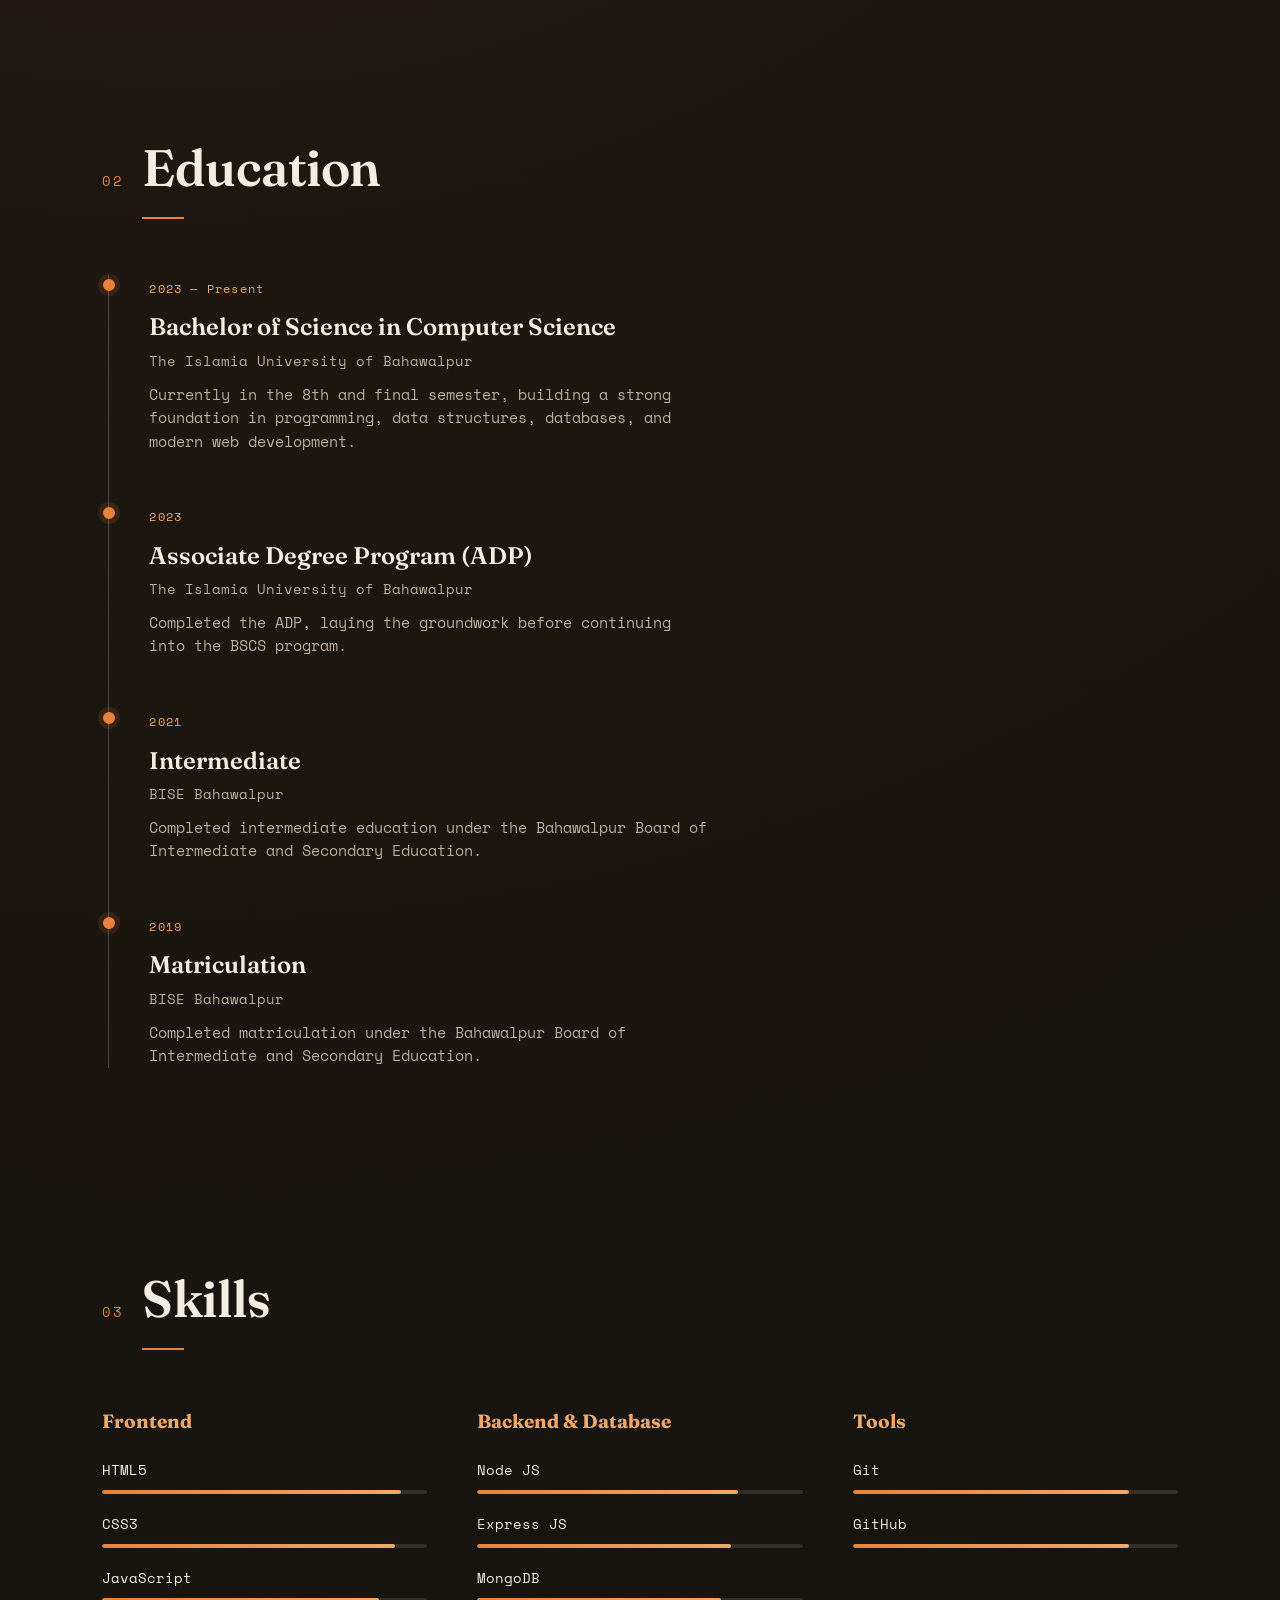
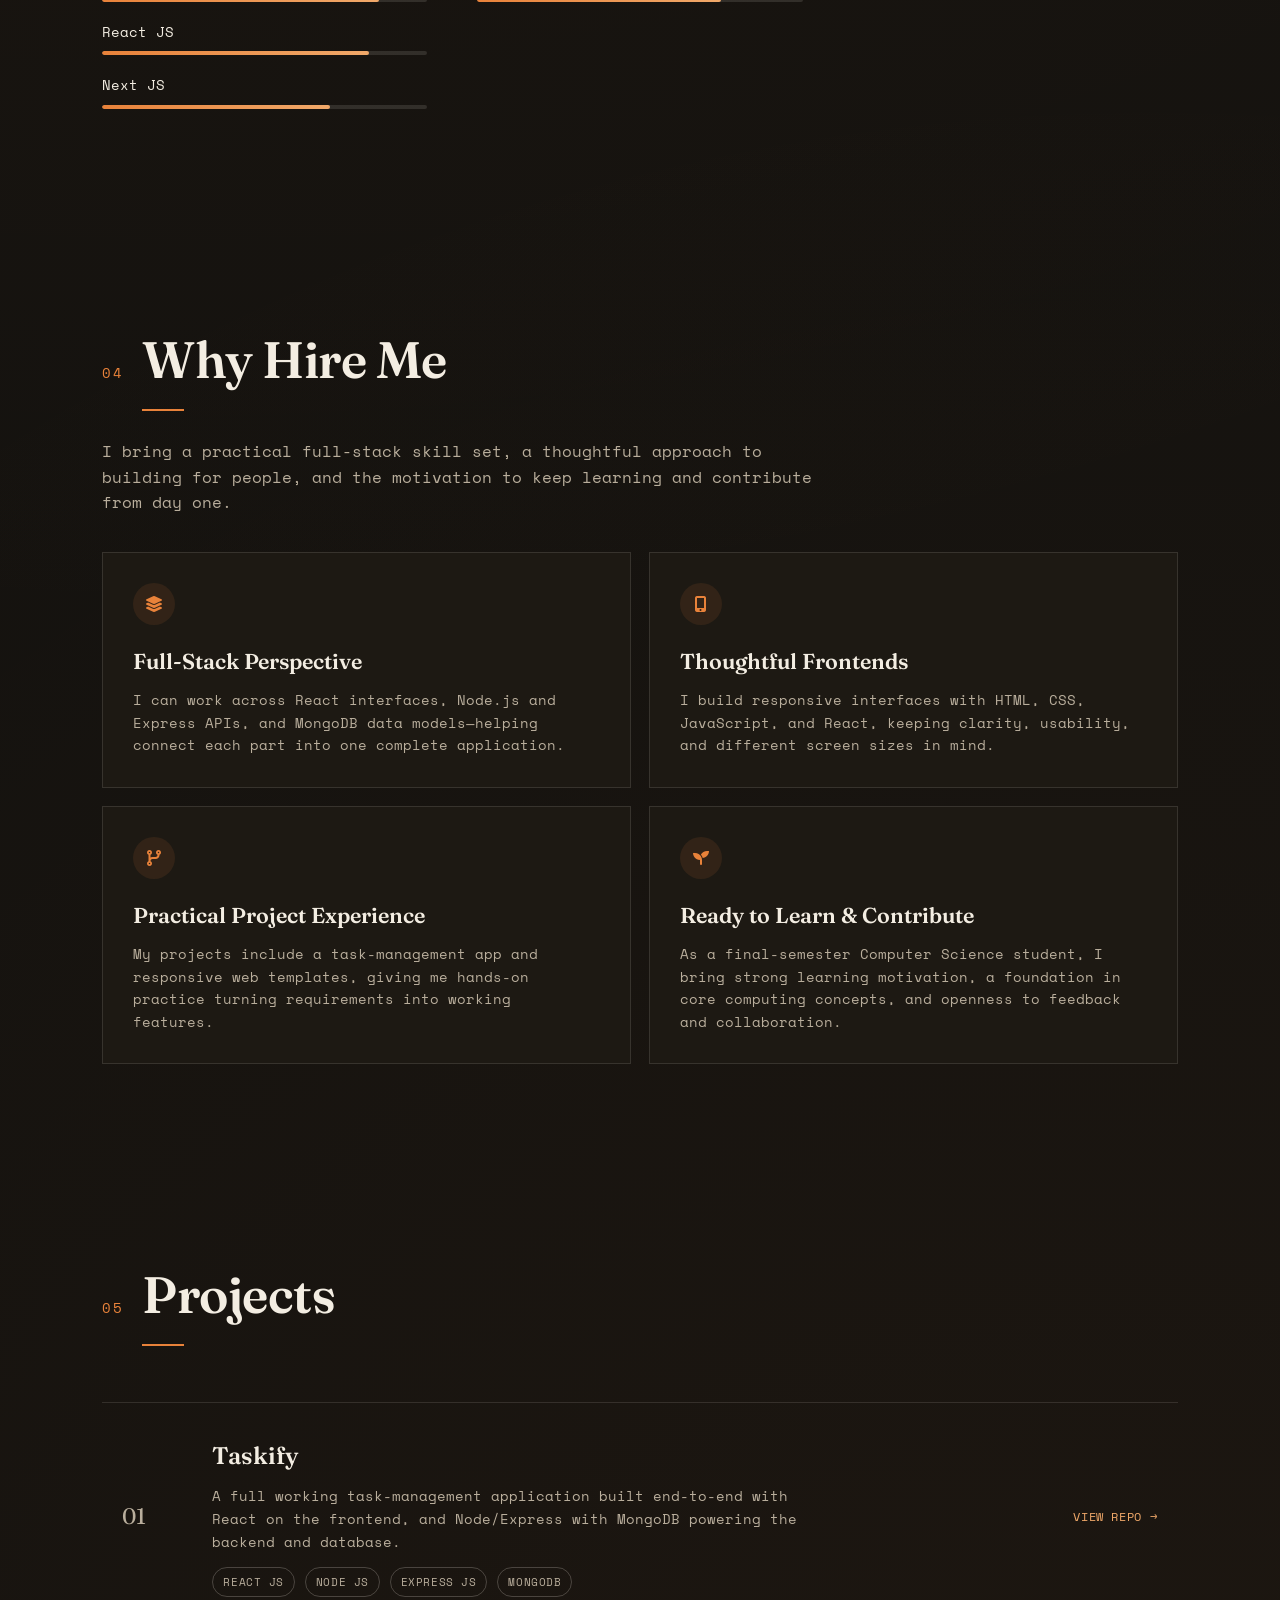
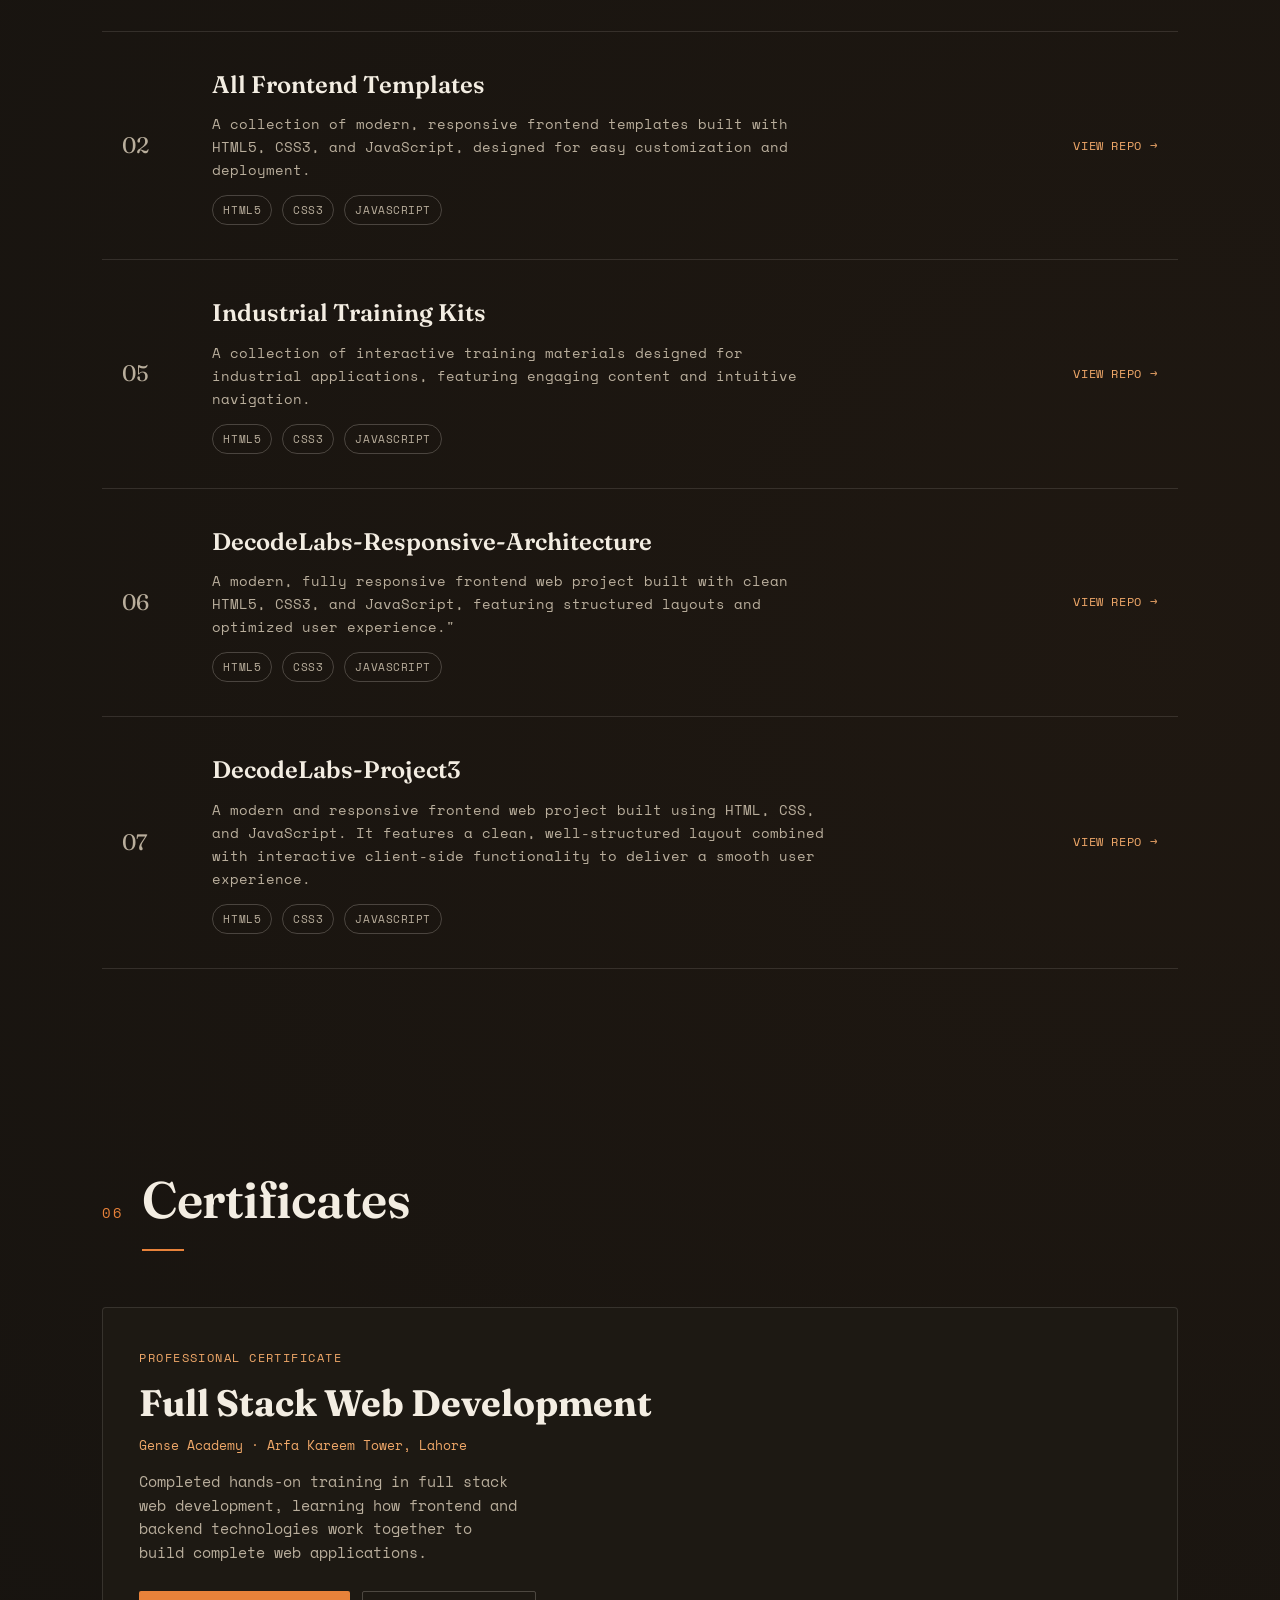
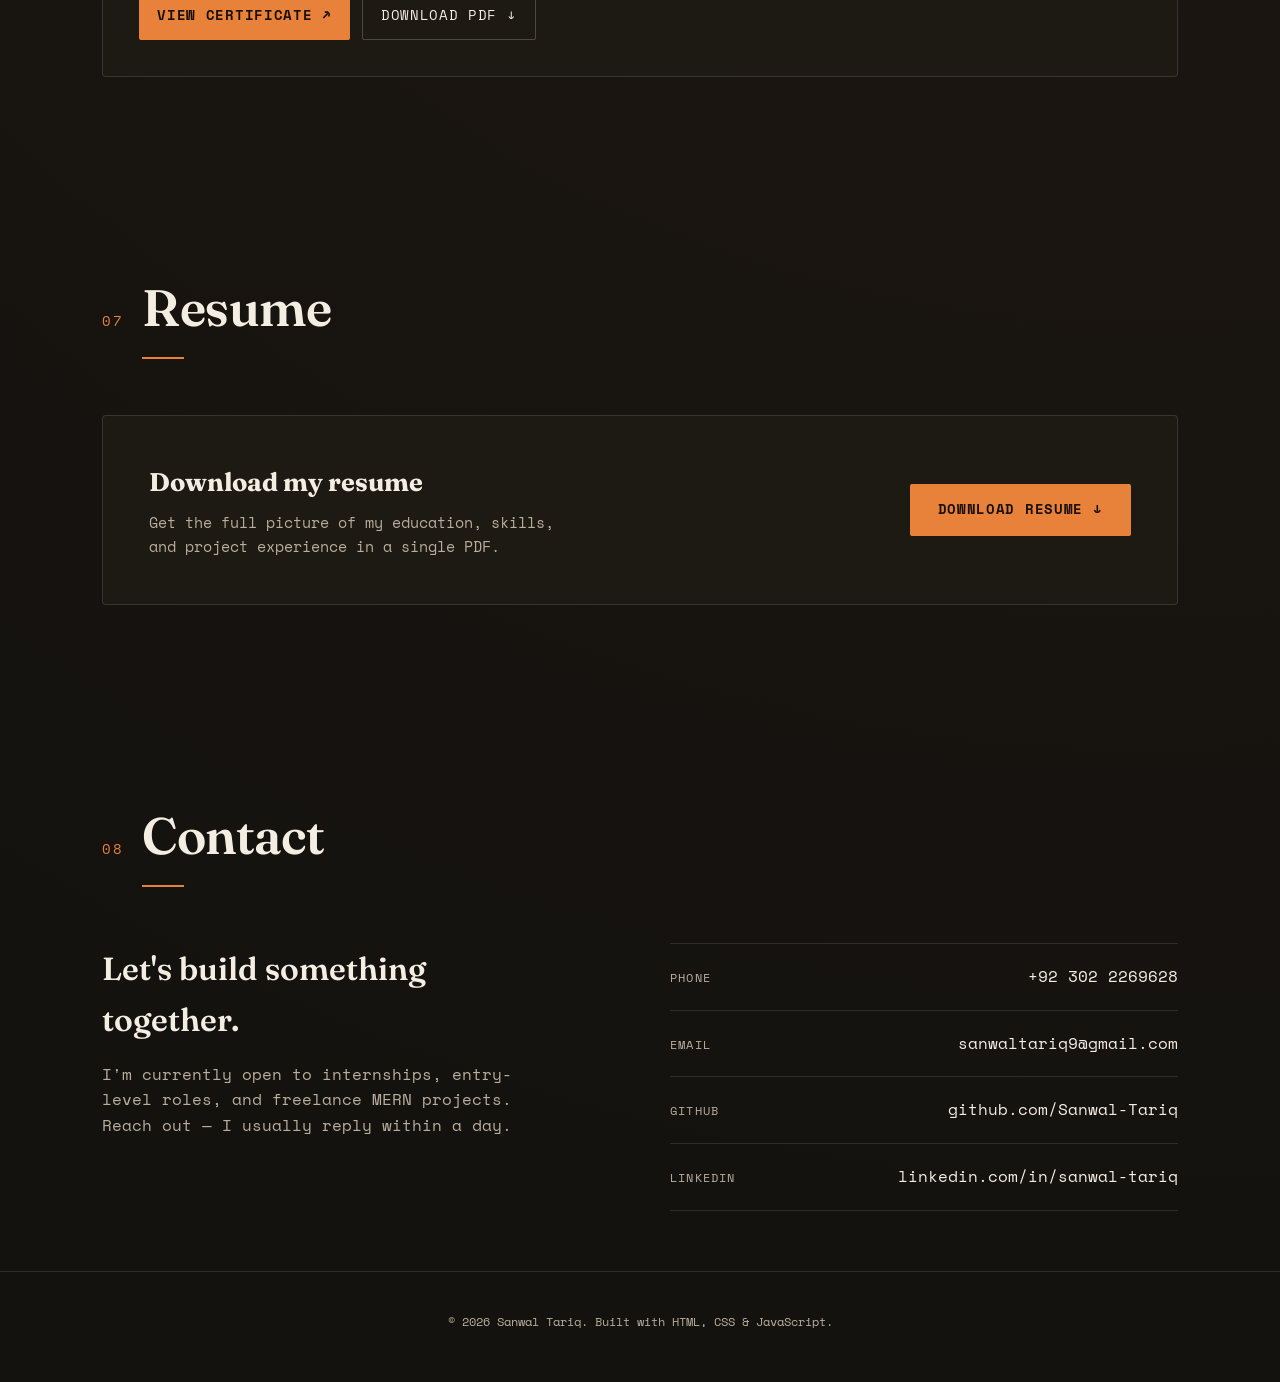
==== commit a9b1b7b9: "Remove why hire me from navigation Co-authored-by: Copilot <223556219+Copilot@users.noreply.github.c" ====
--- a/index.html
+++ b/index.html
@@ -34,7 +34,6 @@
                 <li><a href="#about" data-idx="02">About</a></li>
                 <li><a href="#education" data-idx="03">Education</a></li>
                 <li><a href="#skills" data-idx="04">Skills</a></li>
-                <li><a href="#why-hire-me" data-idx="05">Why Hire Me</a></li>
                 <li><a href="#projects" data-idx="06">Projects</a></li>
                 <li><a href="#certificates" data-idx="07">Certificates</a></li>
                 <li><a href="#resume" data-idx="08">Resume</a></li>
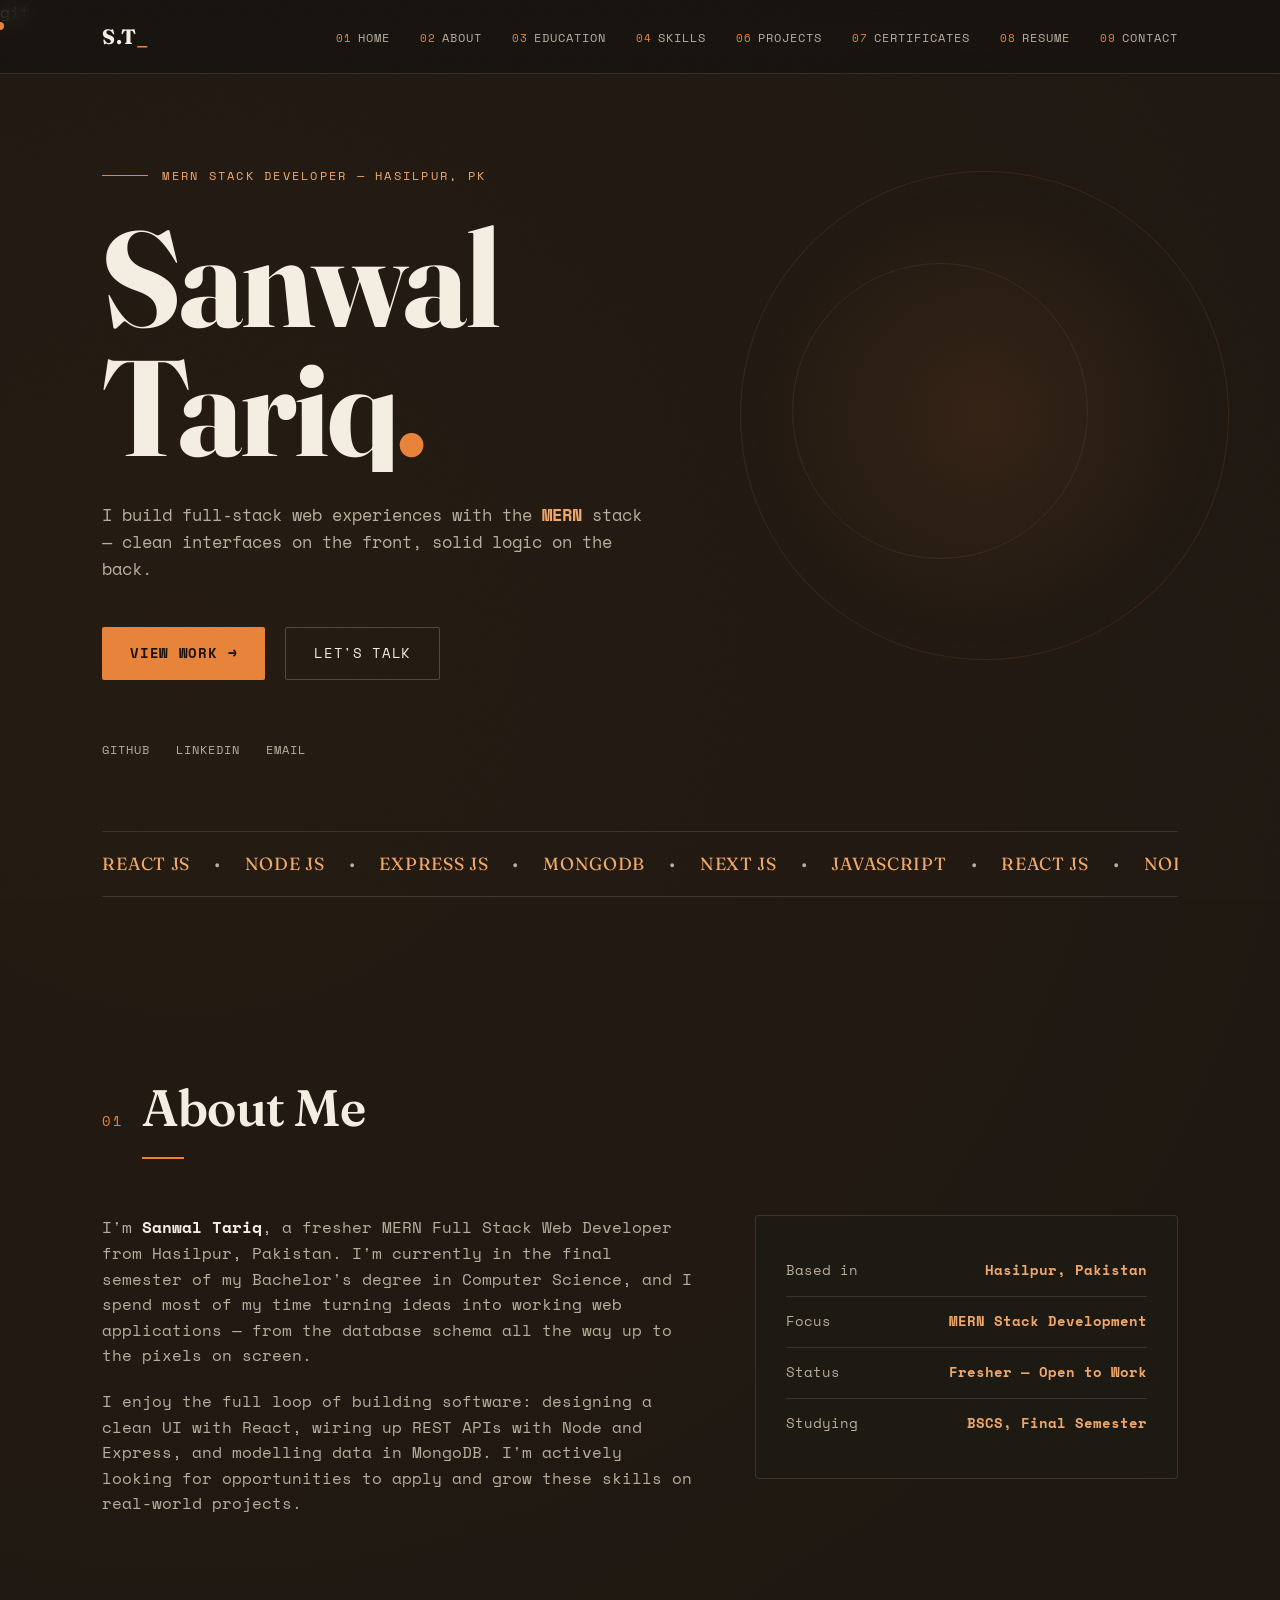
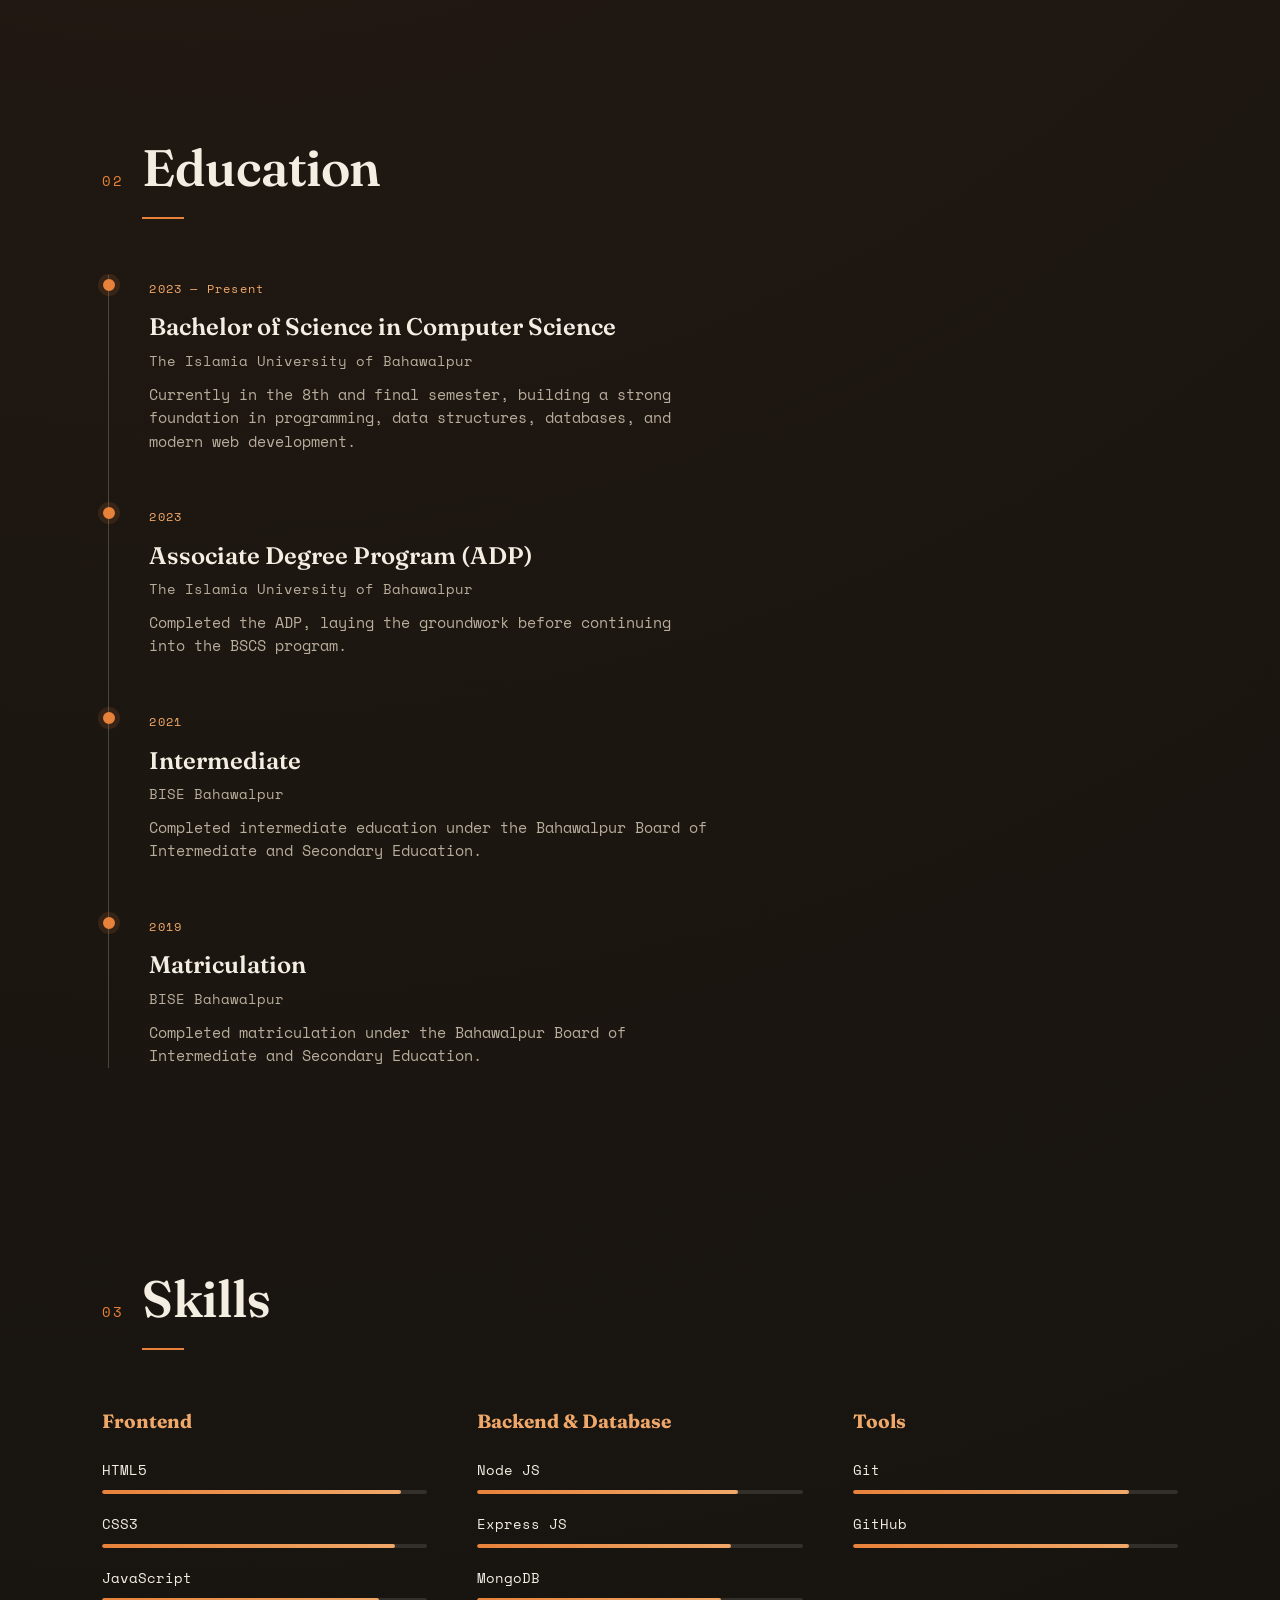
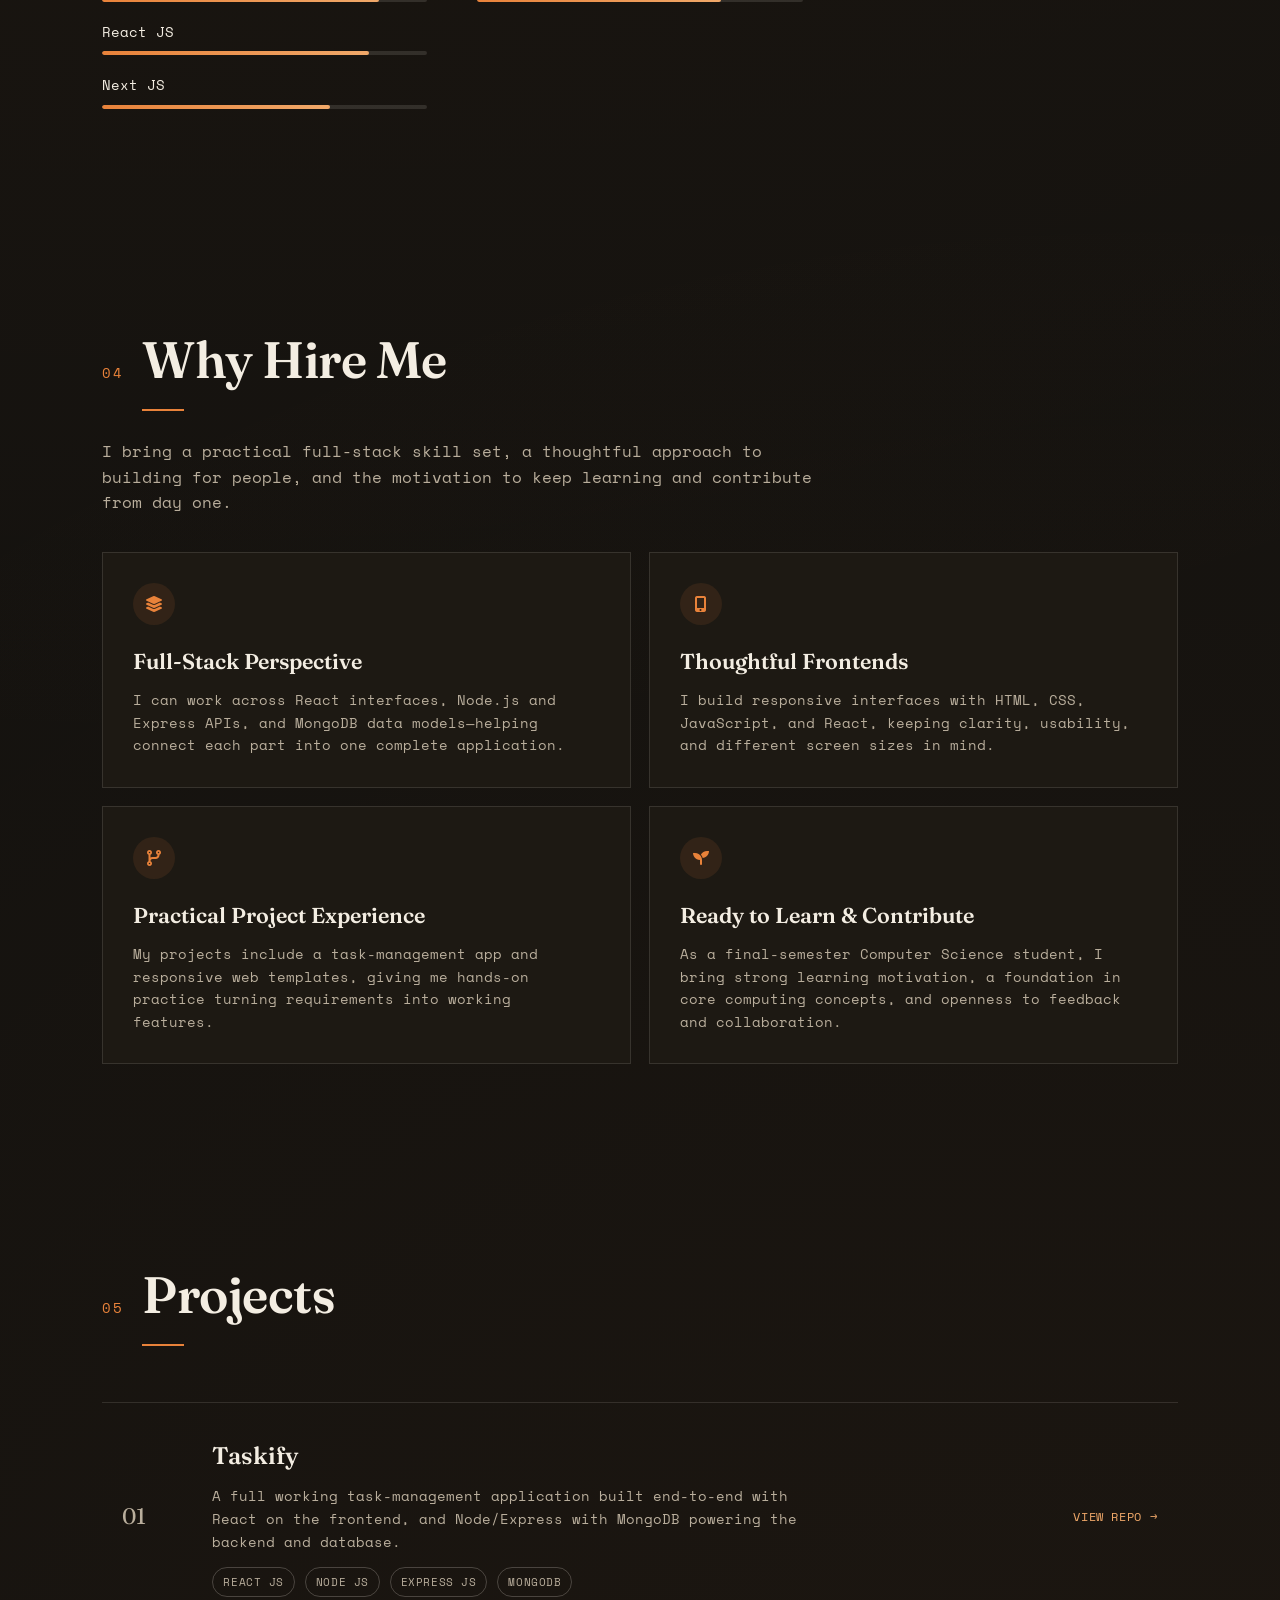
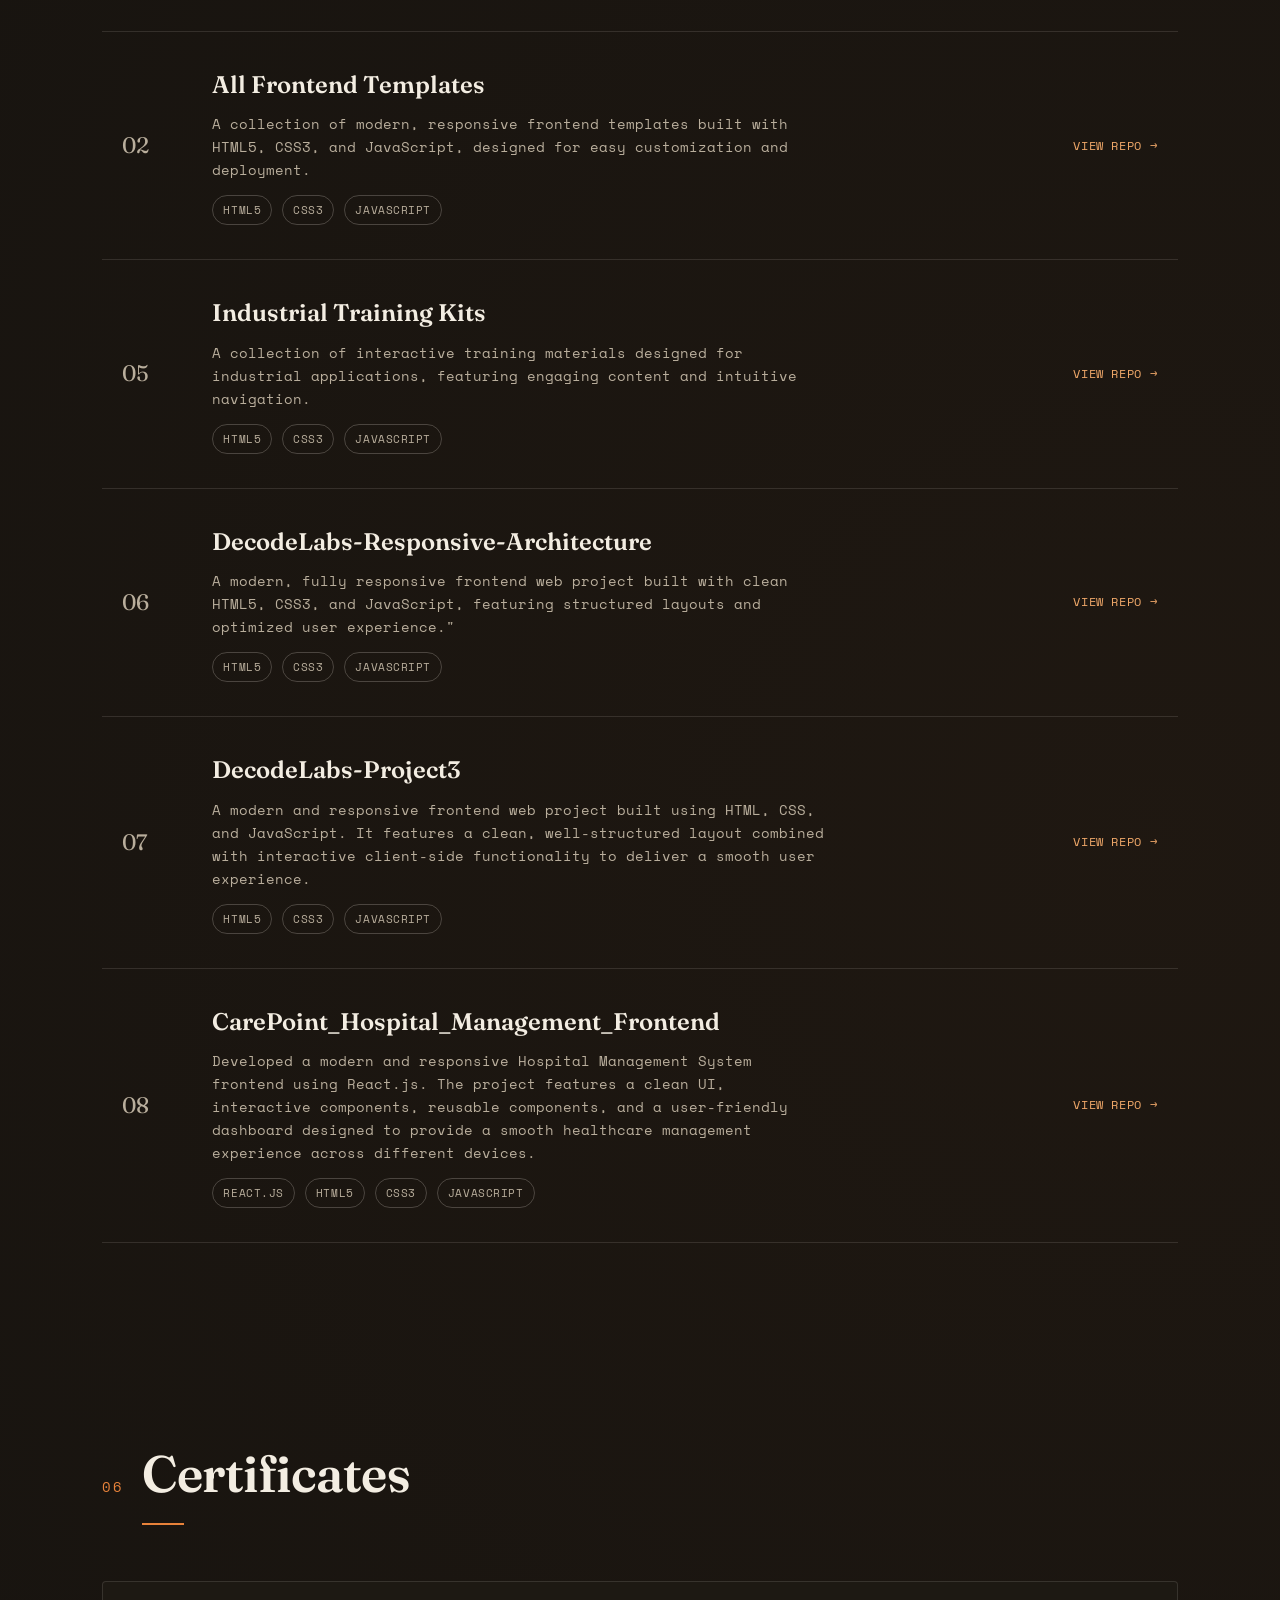
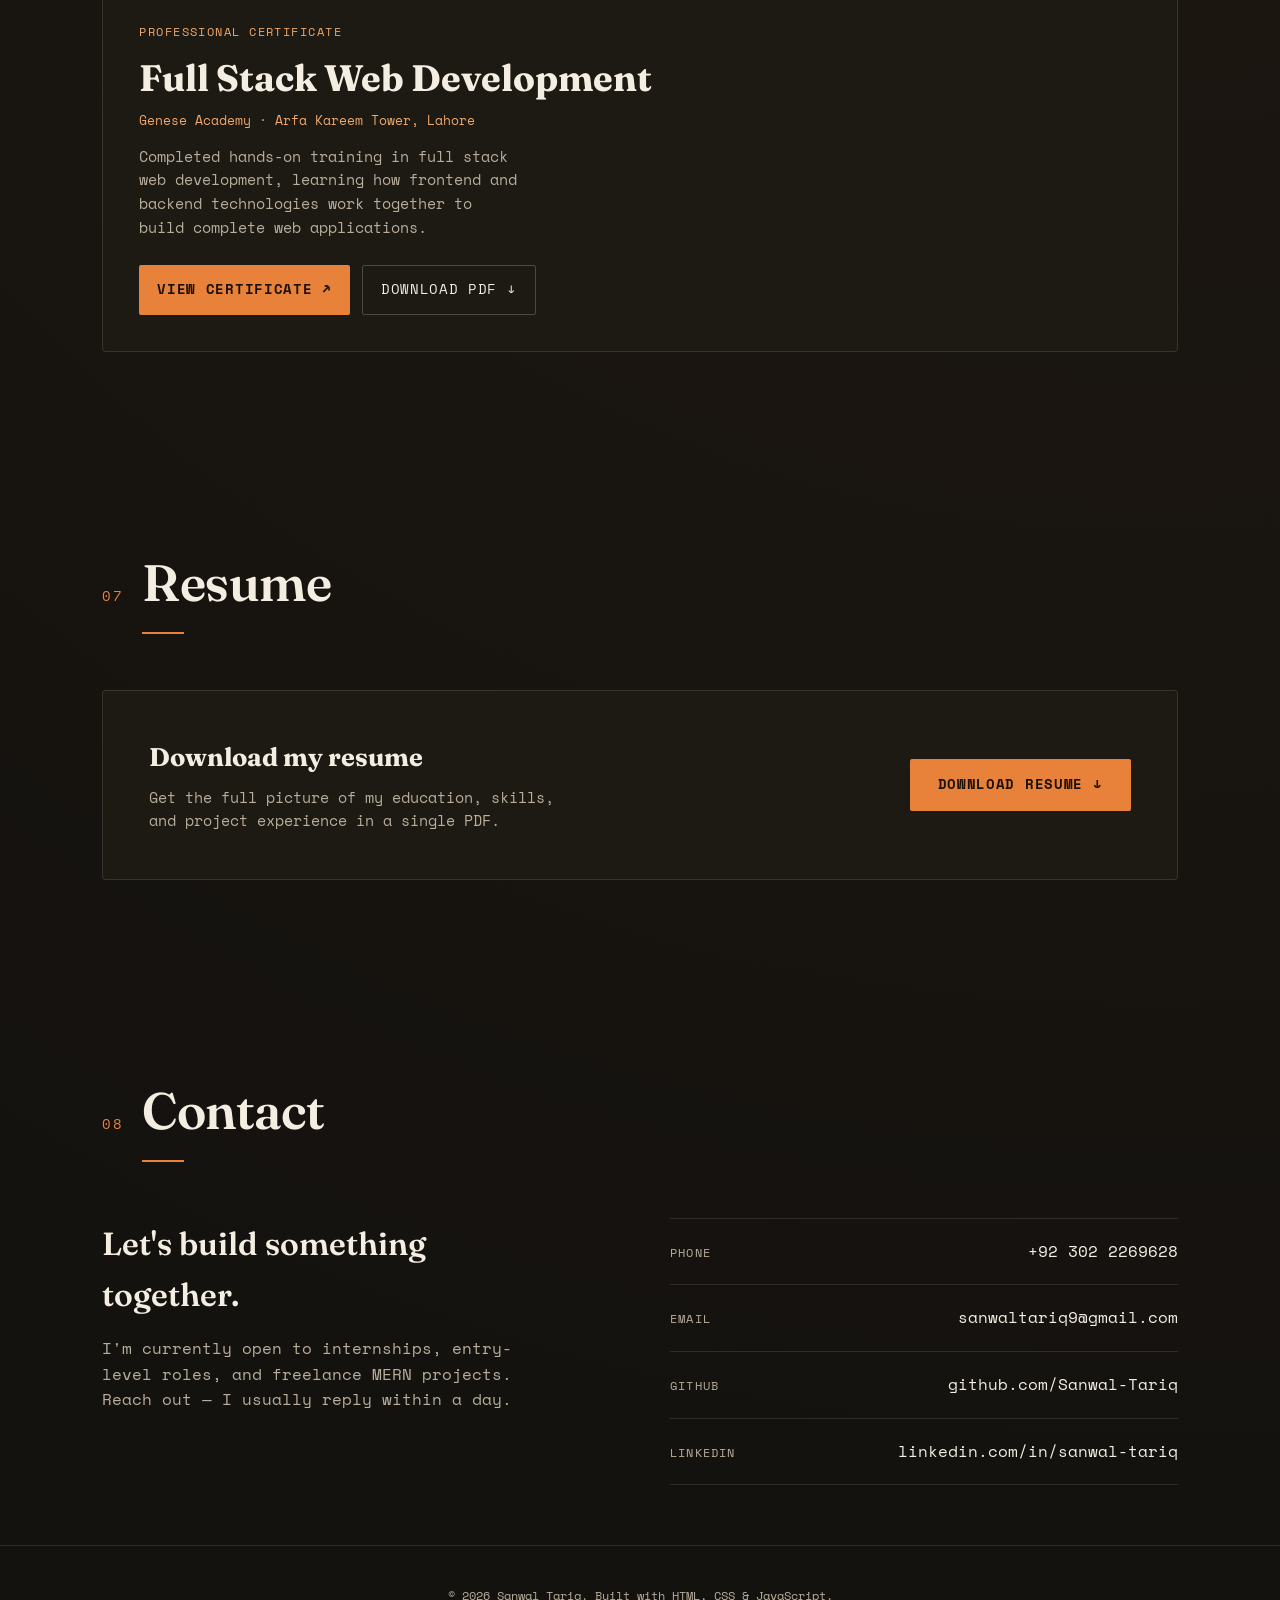
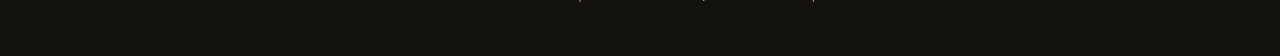
==== commit ae87c822: "Update portfolio projects and resume Co-authored-by: Copilot <223556219+Copilot@users.noreply.github" ====
--- a/index.html
+++ b/index.html
@@ -374,6 +374,19 @@
                     <div class="project-link">View Repo <span class="btn-arrow">→</span></div>
                 </a>
 
+                <a class="project-item reveal" href="https://github.com/Sanwal-Tariq/CarePoint_Hospital_Management_Frontend"
+                    target="_blank" rel="noopener noreferrer">
+                    <div class="project-index">08</div>
+                    <div class="project-body">
+                        <h3>CarePoint_Hospital_Management_Frontend</h3>
+                        <p>Developed a modern and responsive Hospital Management System frontend using React.js. The project features a clean UI, interactive components, reusable components, and a user-friendly dashboard designed to provide a smooth healthcare management experience across different devices.</p>
+                        <div class="project-tags">
+                            <span>React.js</span><span>HTML5</span><span>CSS3</span><span>JavaScript</span>
+                        </div>
+                    </div>
+                    <div class="project-link">View Repo <span class="btn-arrow">→</span></div>
+                </a>
+
             </div>
         </section>
 
@@ -388,7 +401,7 @@
                 <div class="certificate-copy">
                     <span class="certificate-label">Professional Certificate</span>
                     <h3>Full Stack Web Development</h3>
-                    <p class="certificate-provider">Gense Academy · Arfa Kareem Tower, Lahore</p>
+                    <p class="certificate-provider">Genese Academy · Arfa Kareem Tower, Lahore</p>
                     <p>
                         Completed hands-on training in full stack web development, learning how frontend and backend
                         technologies work together to build complete web applications.
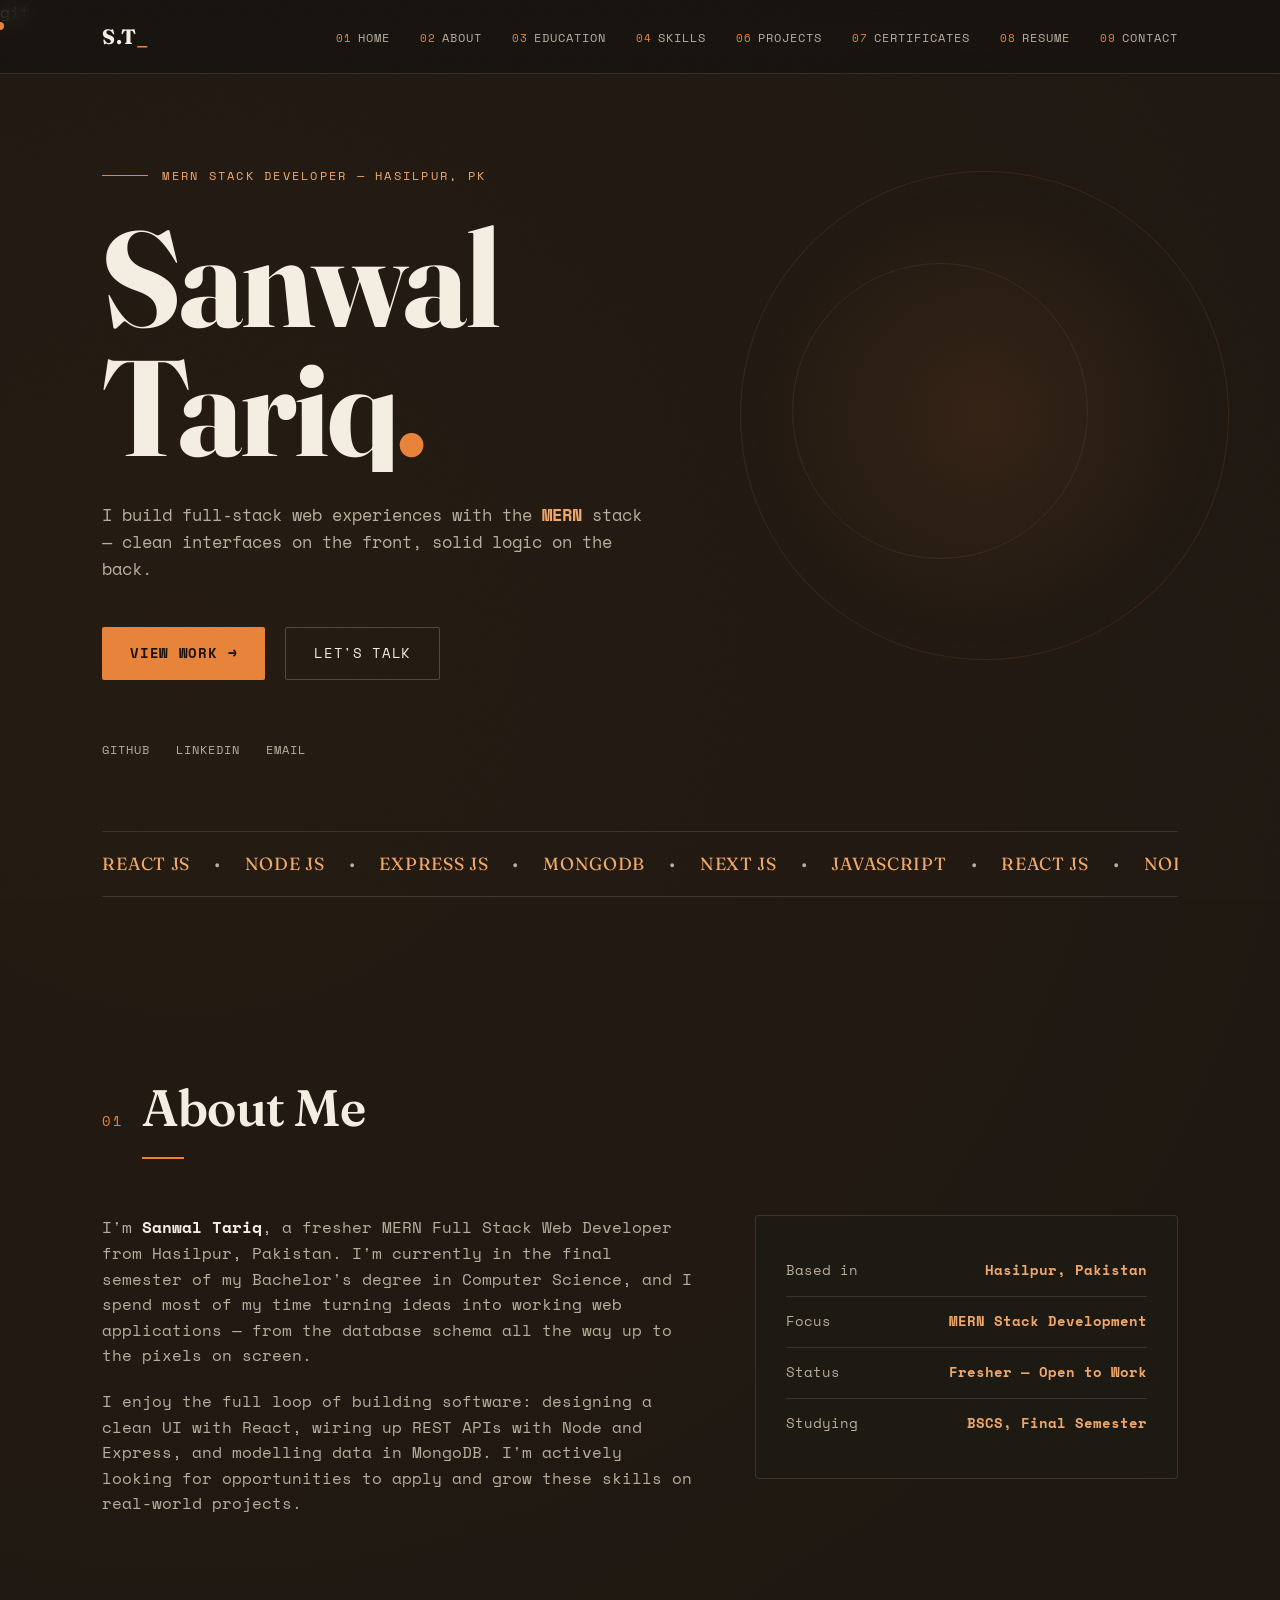
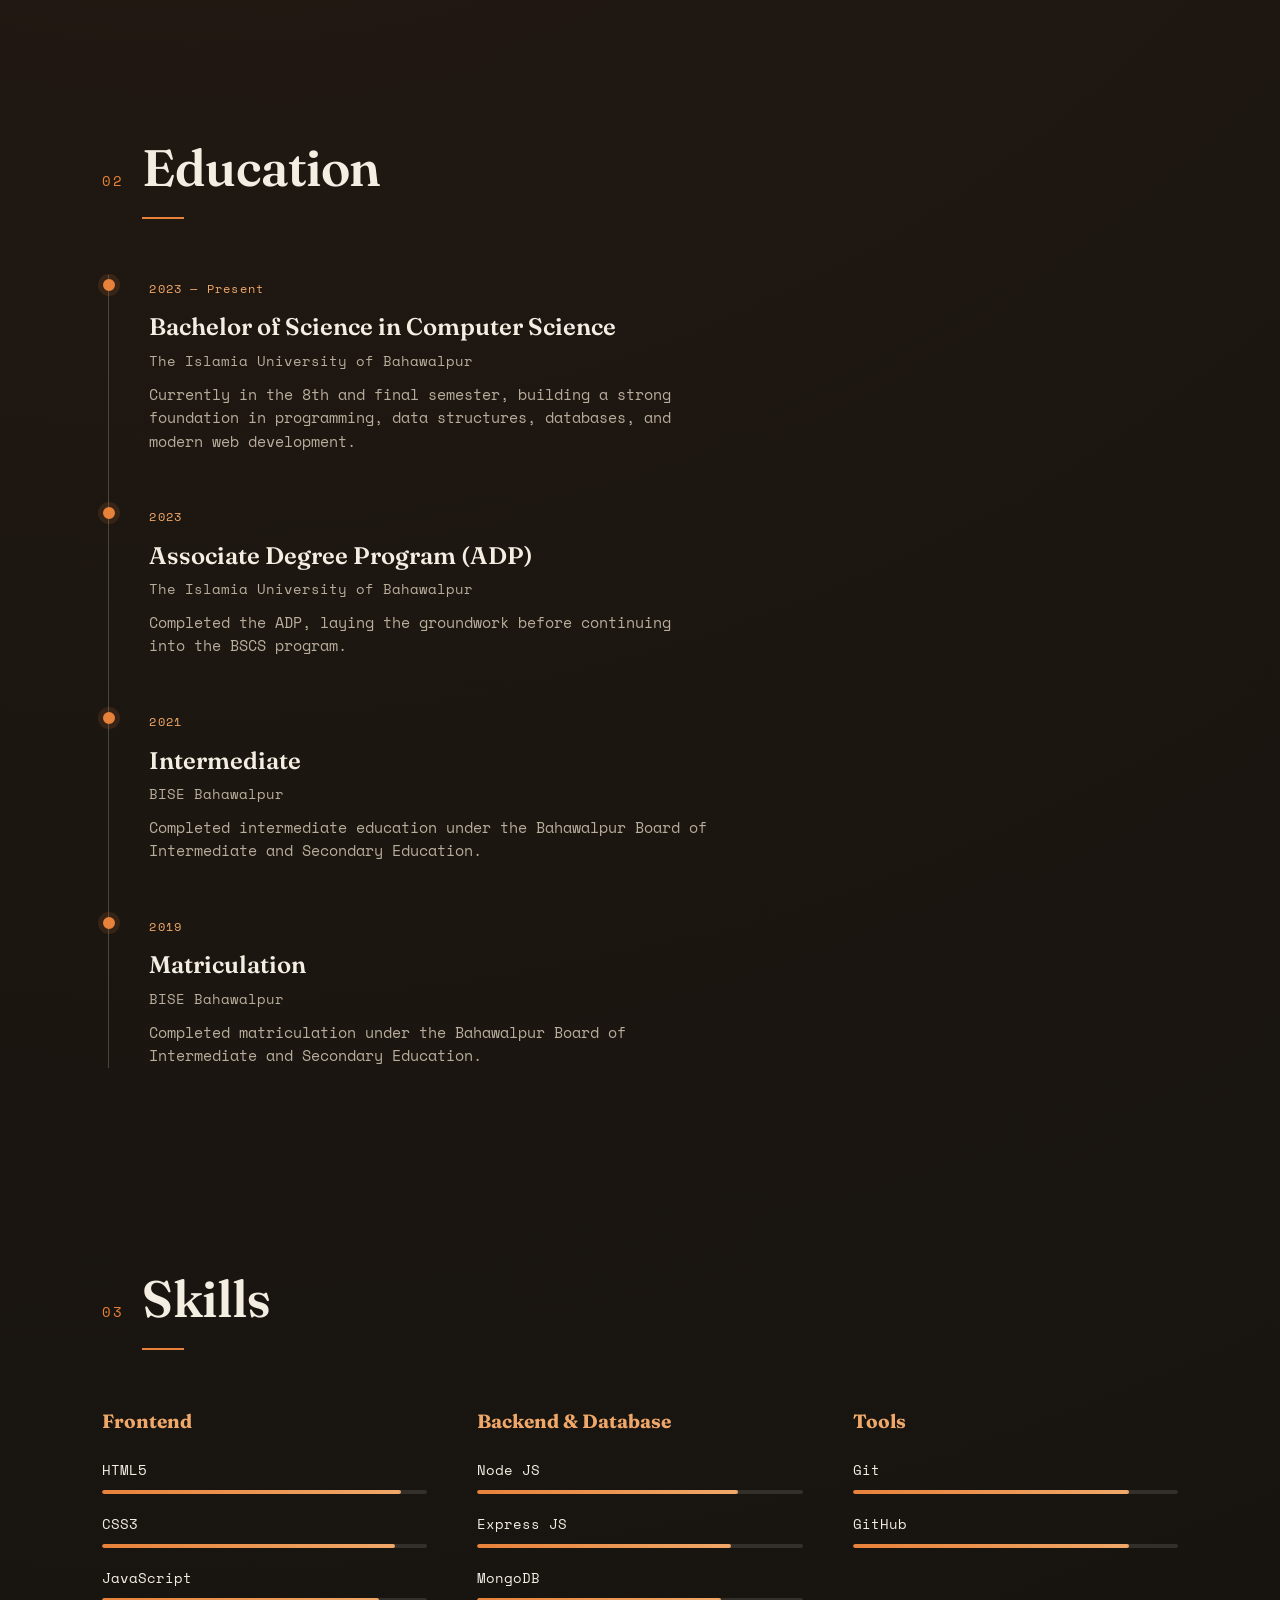
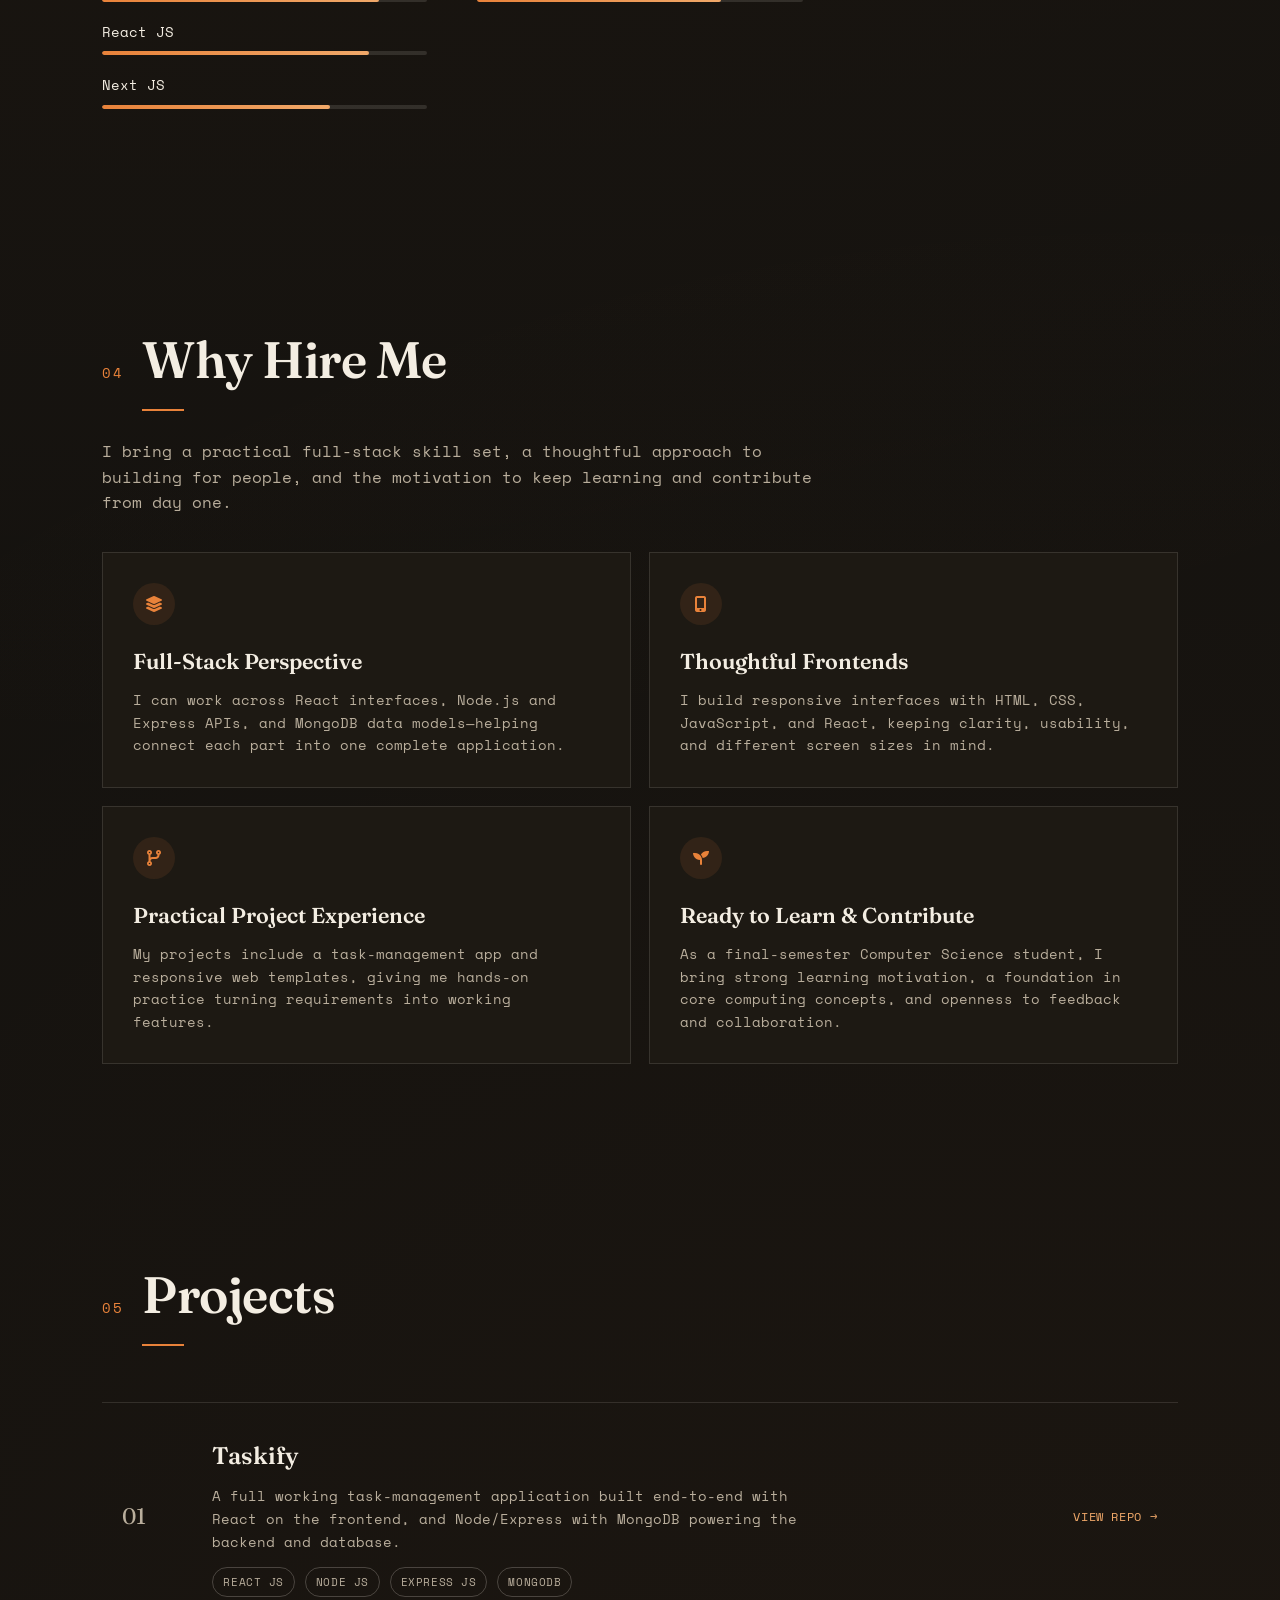
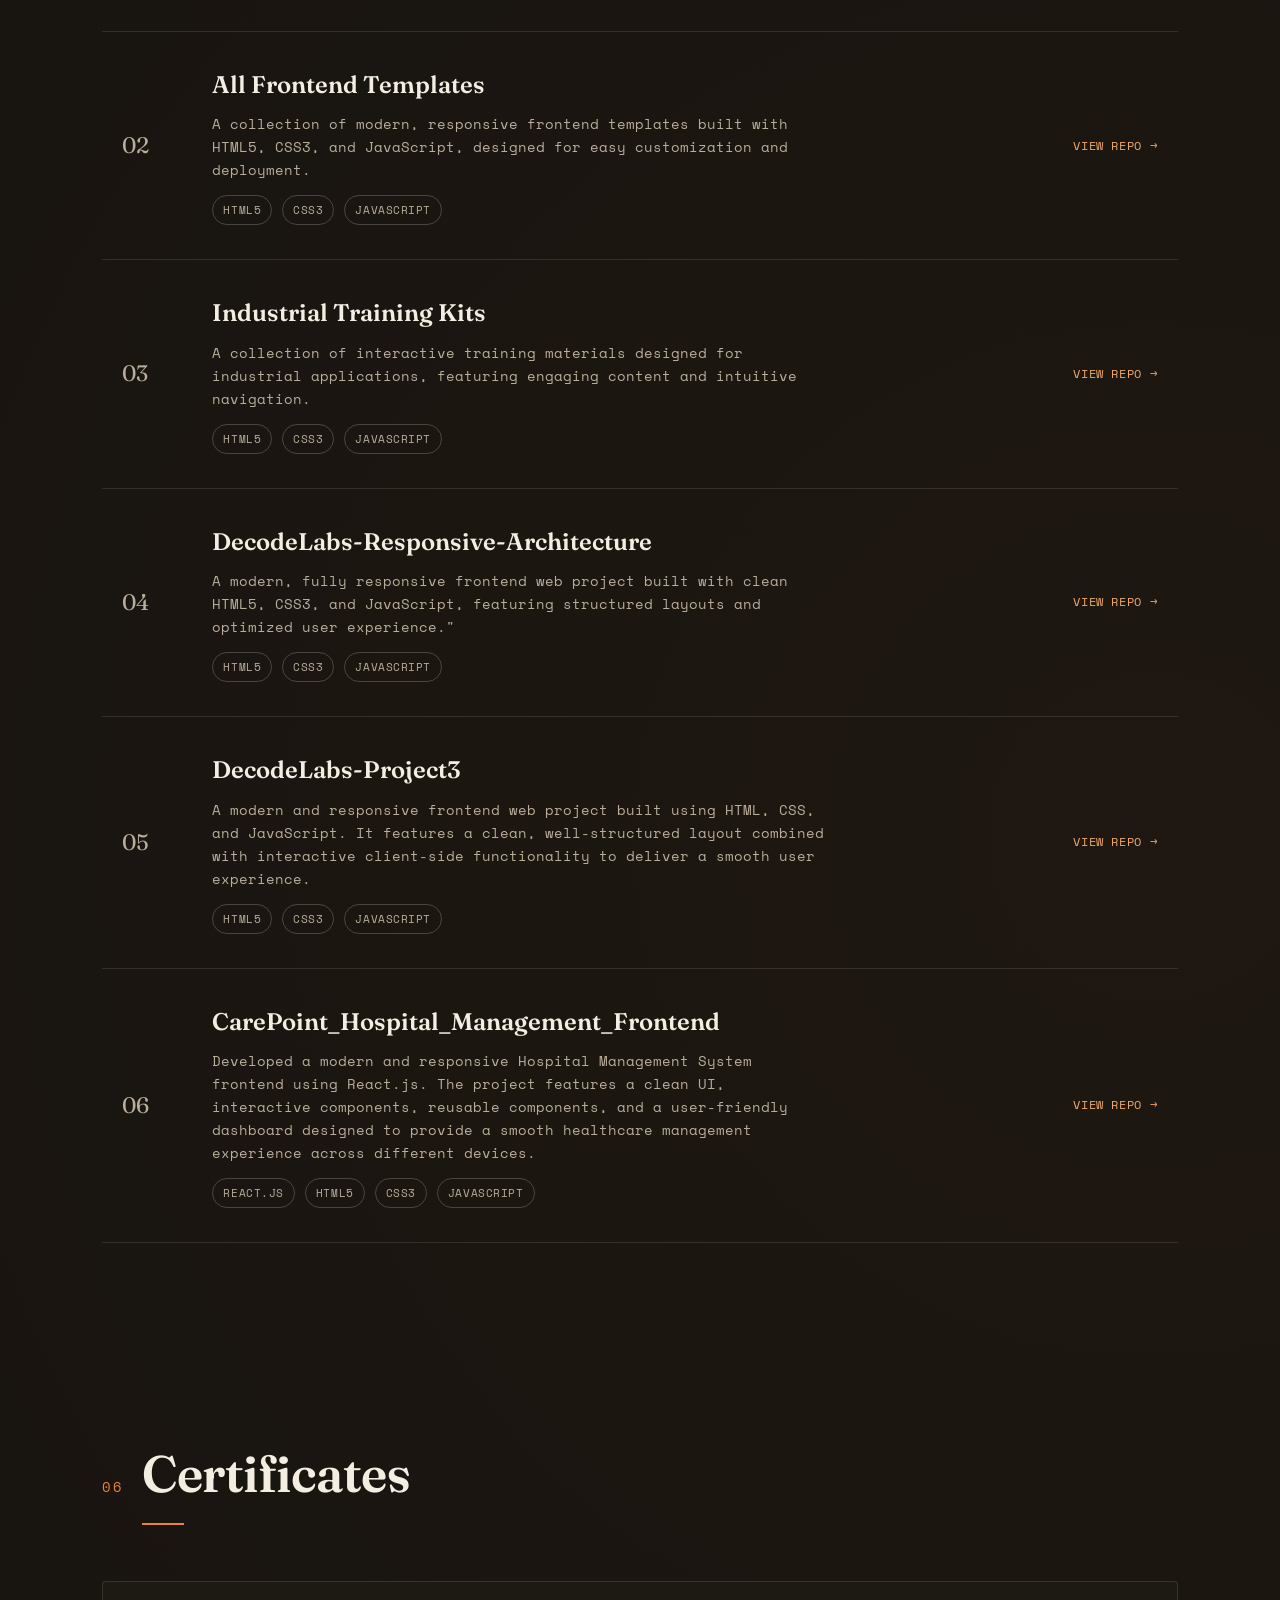
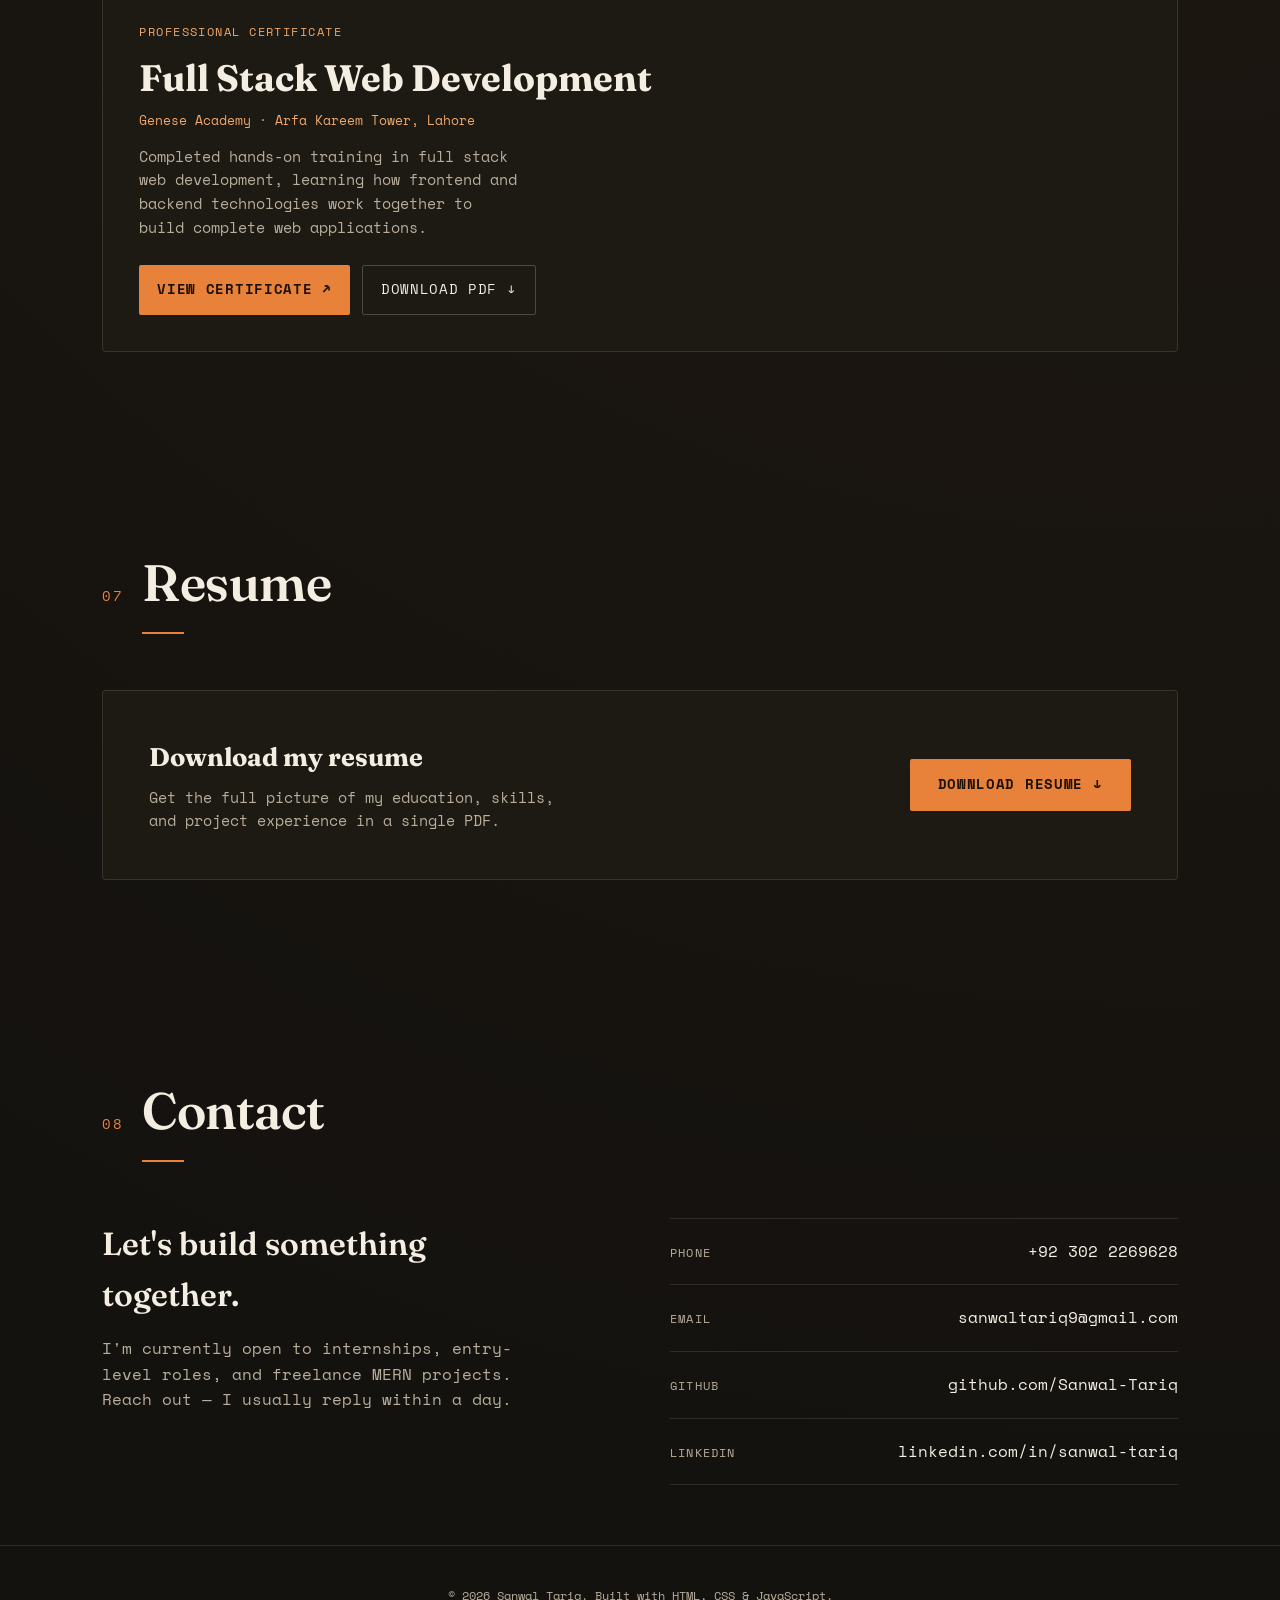
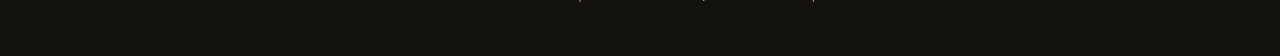
==== commit 1b673c5c: "Renumber portfolio projects Co-authored-by: Copilot <223556219+Copilot@users.noreply.github.com>" ====
--- a/index.html
+++ b/index.html
@@ -333,7 +333,7 @@
 
                 <a class="project-item reveal" href="https://github.com/Sanwal-Tariq/Industrial-Training-kit-Project"
                     target="_blank" rel="noopener noreferrer">
-                    <div class="project-index">05</div>
+                    <div class="project-index">03</div>
                     <div class="project-body">
                         <h3>Industrial Training Kits</h3>
                         <p>A collection of interactive training materials designed for industrial applications,
@@ -347,7 +347,7 @@
 
                 <a class="project-item reveal" href="https://github.com/Sanwal-Tariq/DecodeLabs-Responsive-Architecture"
                     target="_blank" rel="noopener noreferrer">
-                    <div class="project-index">06</div>
+                    <div class="project-index">04</div>
                     <div class="project-body">
                         <h3>DecodeLabs-Responsive-Architecture</h3>
                         <p>A modern, fully responsive frontend web project built with clean HTML5, CSS3, and JavaScript,
@@ -361,7 +361,7 @@
 
                 <a class="project-item reveal" href="https://github.com/Sanwal-Tariq/DecodeLabs-Project3"
                     target="_blank" rel="noopener noreferrer">
-                    <div class="project-index">07</div>
+                    <div class="project-index">05</div>
                     <div class="project-body">
                         <h3>DecodeLabs-Project3</h3>
                         <p>A modern and responsive frontend web project built using HTML, CSS, and JavaScript. It
@@ -374,9 +374,9 @@
                     <div class="project-link">View Repo <span class="btn-arrow">→</span></div>
                 </a>
 
-                <a class="project-item reveal" href="https://github.com/Sanwal-Tariq/CarePoint_Hospital_Management_Frontend"
+                <a class="project-item reveal" href="https://github.com/Sanwal-Tariq/hospital-management-frontend"
                     target="_blank" rel="noopener noreferrer">
-                    <div class="project-index">08</div>
+                    <div class="project-index">06</div>
                     <div class="project-body">
                         <h3>CarePoint_Hospital_Management_Frontend</h3>
                         <p>Developed a modern and responsive Hospital Management System frontend using React.js. The project features a clean UI, interactive components, reusable components, and a user-friendly dashboard designed to provide a smooth healthcare management experience across different devices.</p>
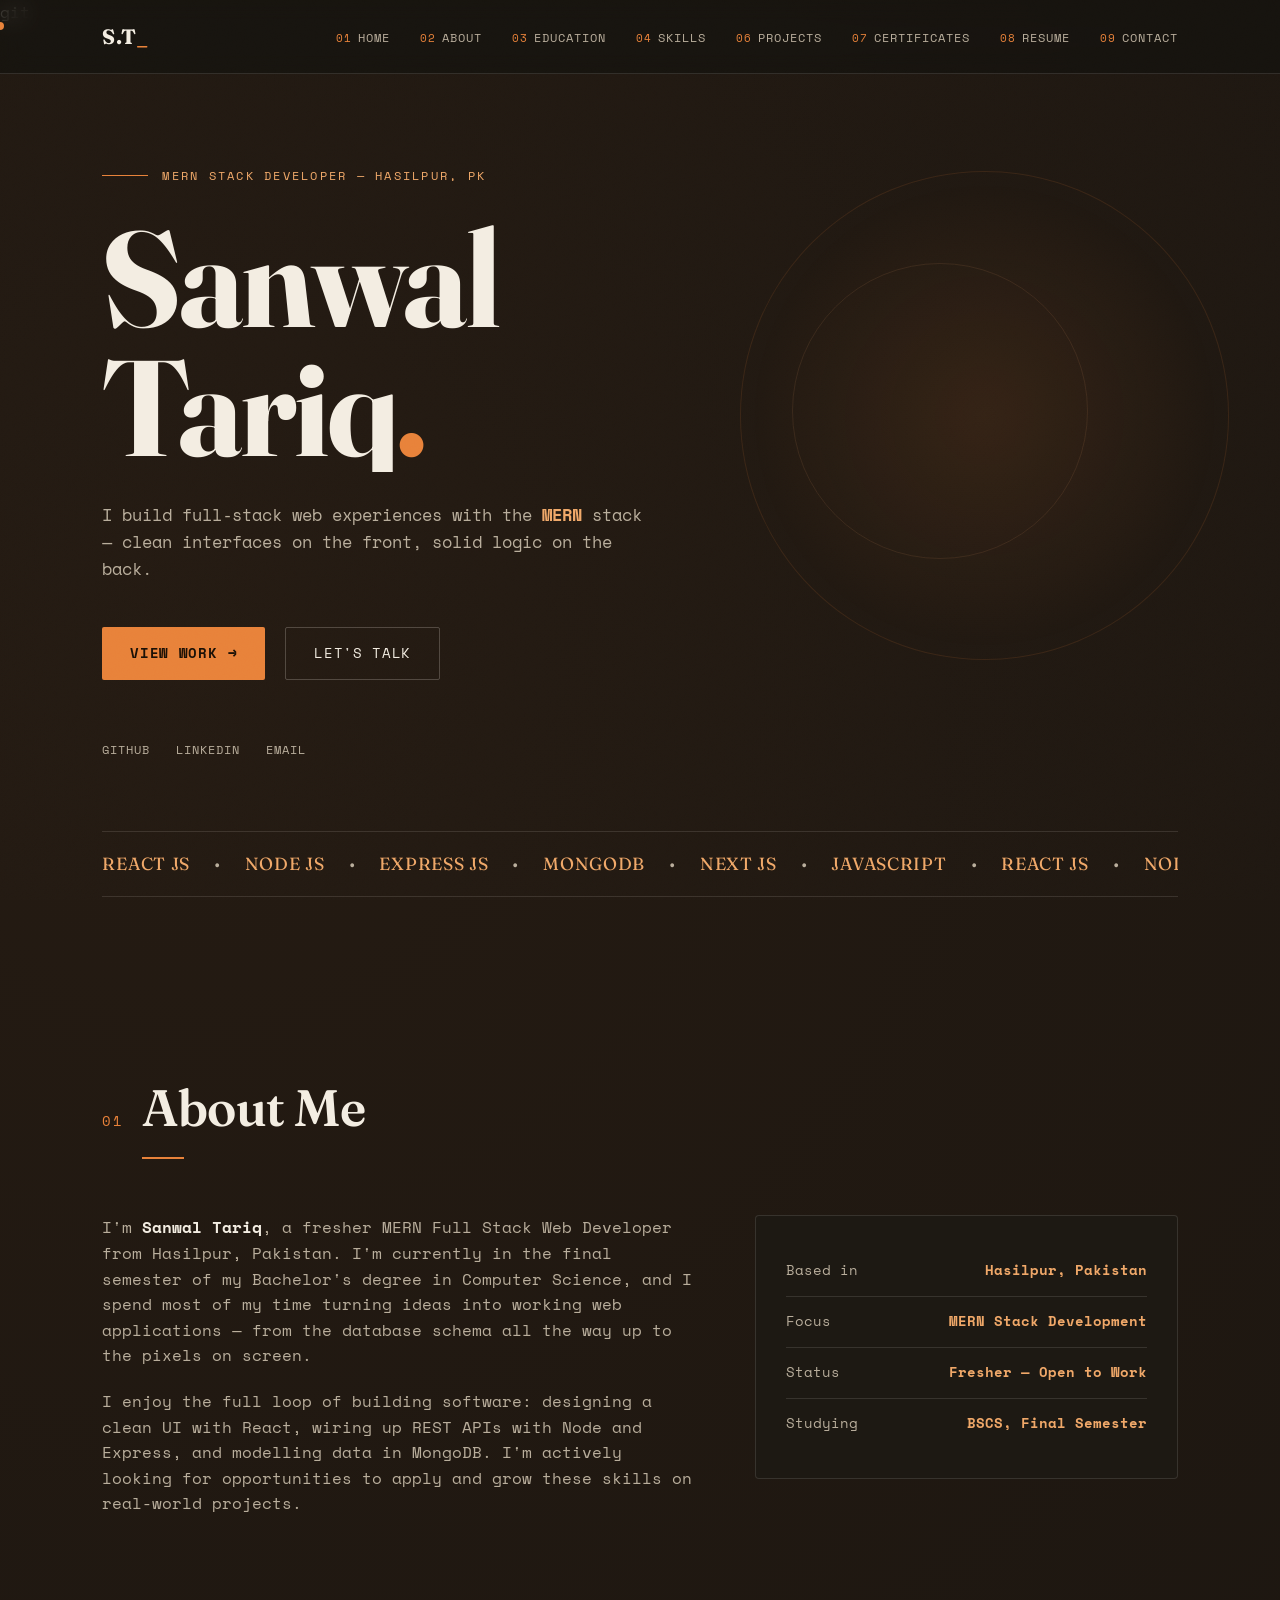
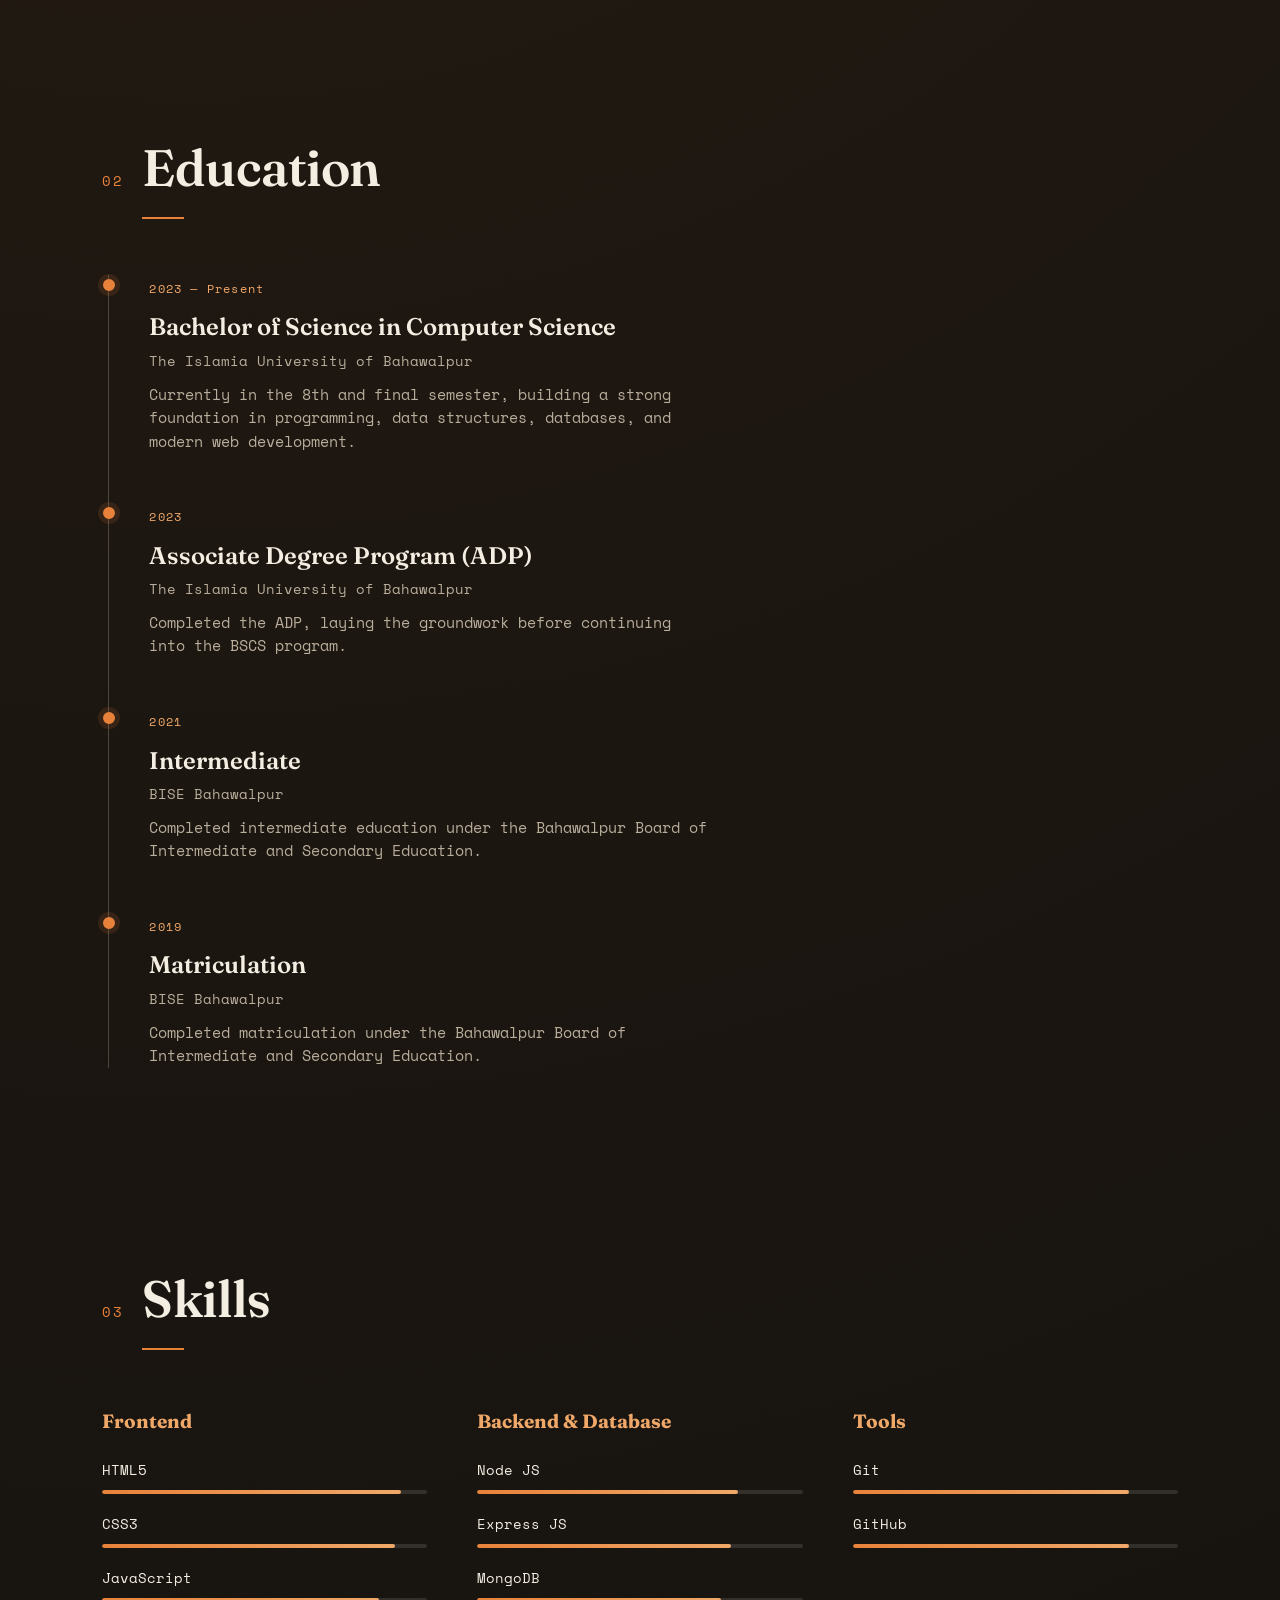
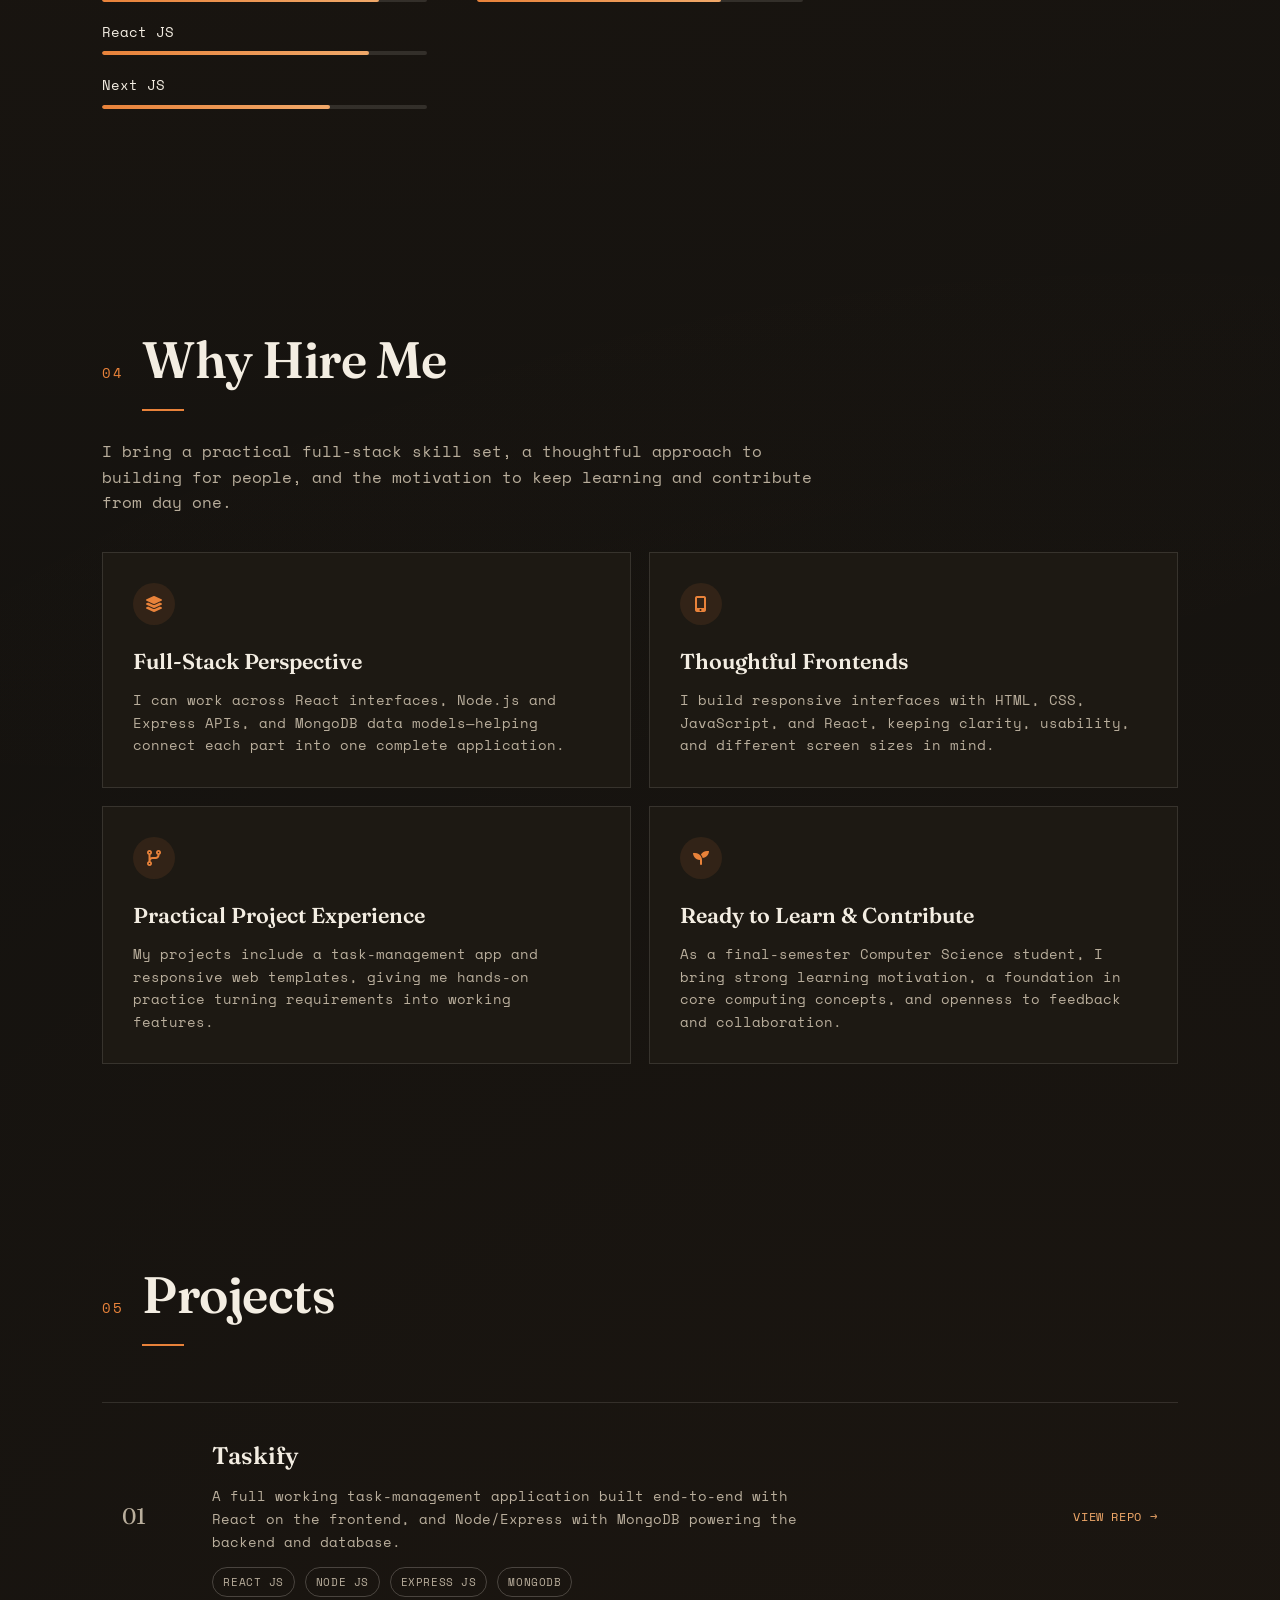
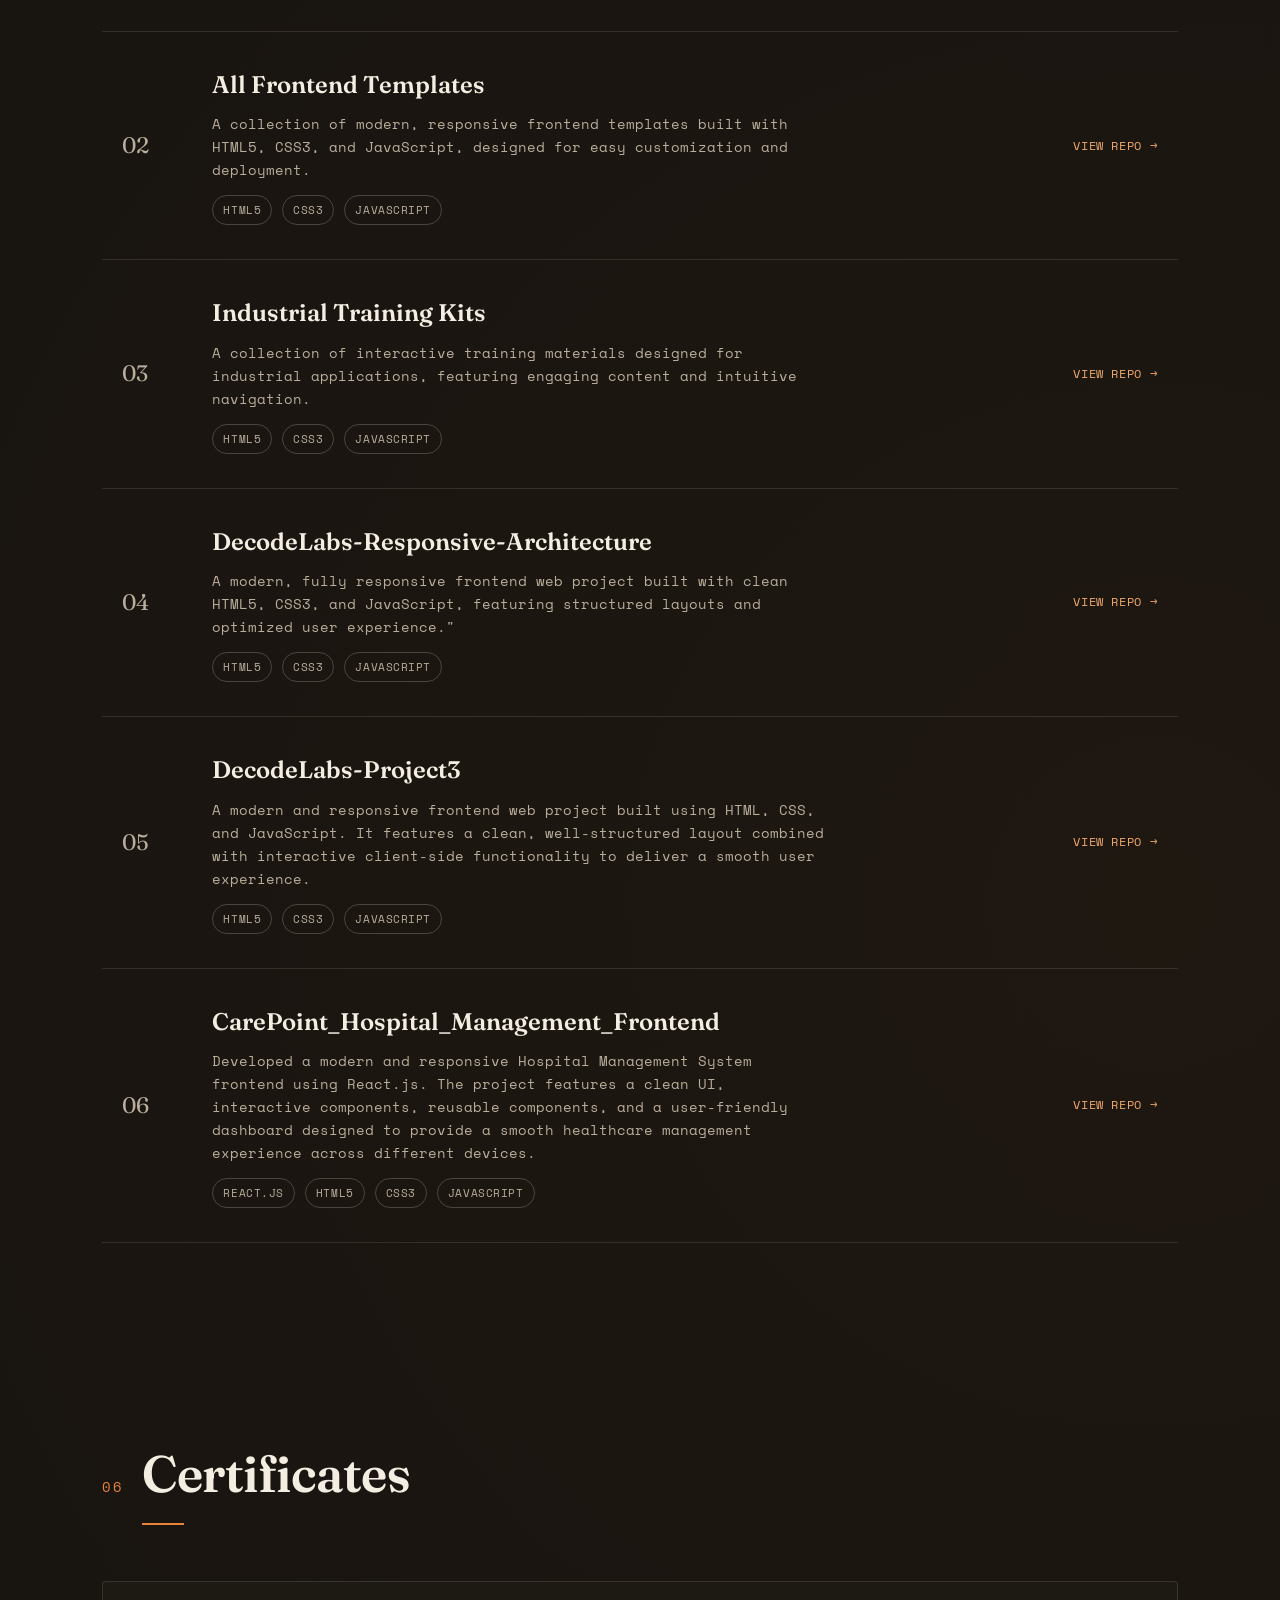
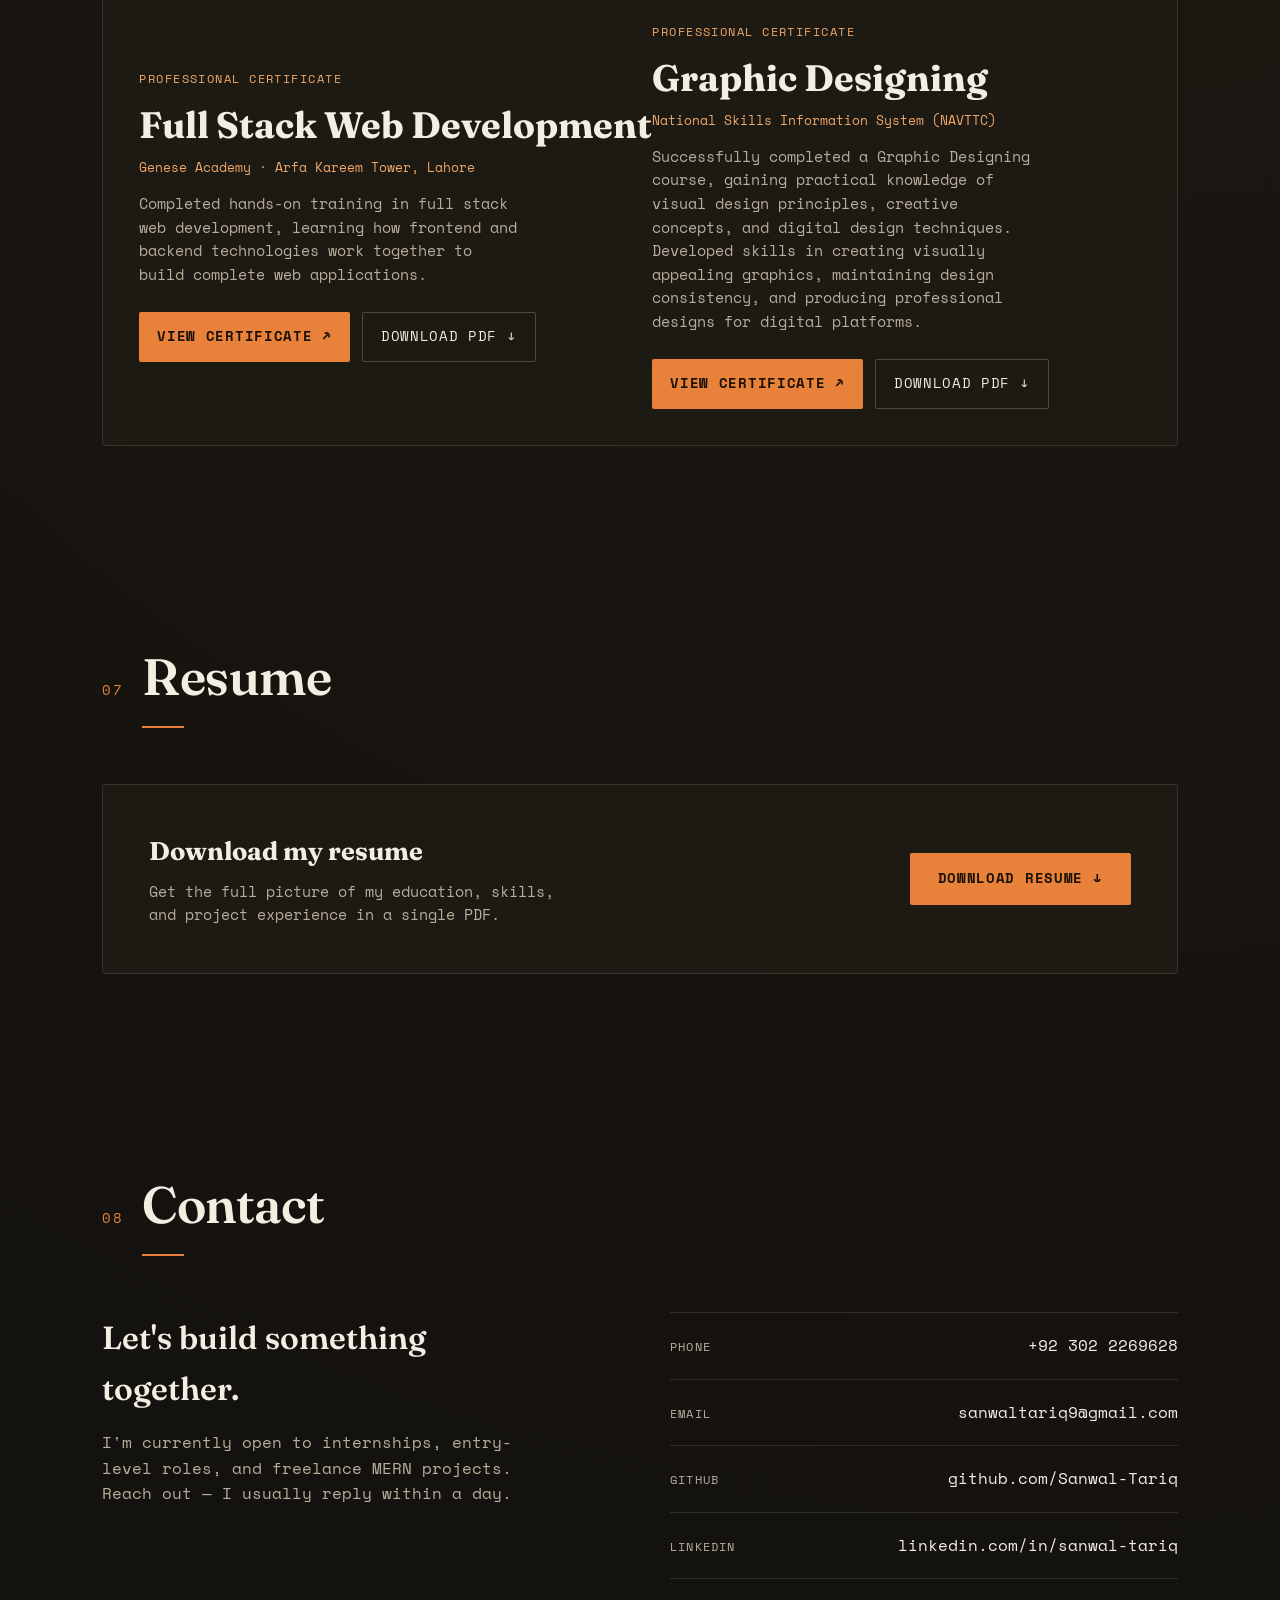
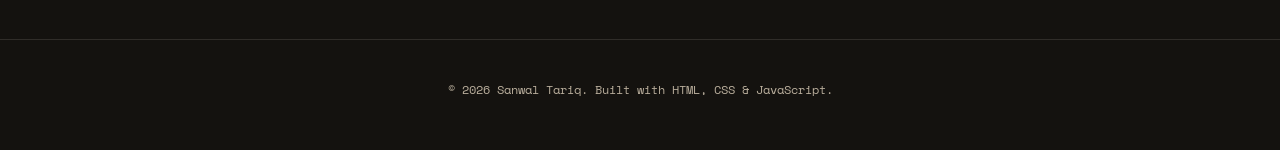
==== commit c5cda536: "Add graphic design certificate Co-authored-by: Copilot <223556219+Copilot@users.noreply.github.com>" ====
--- a/index.html
+++ b/index.html
@@ -416,6 +416,28 @@
                         </a>
                     </div>
                 </div>
+
+                <div class="certificate-copy">
+                    <span class="certificate-label">Professional Certificate</span>
+                    <h3>Graphic Designing</h3>
+                    <p class="certificate-provider">National Skills Information System (NAVTTC)</p>
+                    <p>
+                        Successfully completed a Graphic Designing course, gaining practical knowledge of visual design
+                        principles, creative concepts, and digital design techniques. Developed skills in creating
+                        visually appealing graphics, maintaining design consistency, and producing professional
+                        designs for digital platforms.
+                    </p>
+                    <div class="certificate-actions">
+                        <a class="btn btn-primary" href="./Cerificate of Graphic Designing.pdf"
+                            target="_blank" rel="noopener noreferrer">
+                            View Certificate <span class="btn-arrow">↗</span>
+                        </a>
+                        <a class="btn btn-ghost" href="./Cerificate of Graphic Designing.pdf" download>
+                            Download PDF <span class="btn-arrow">↓</span>
+                        </a>
+                    </div>
+                </div>
+
             </div>
         </section>
 
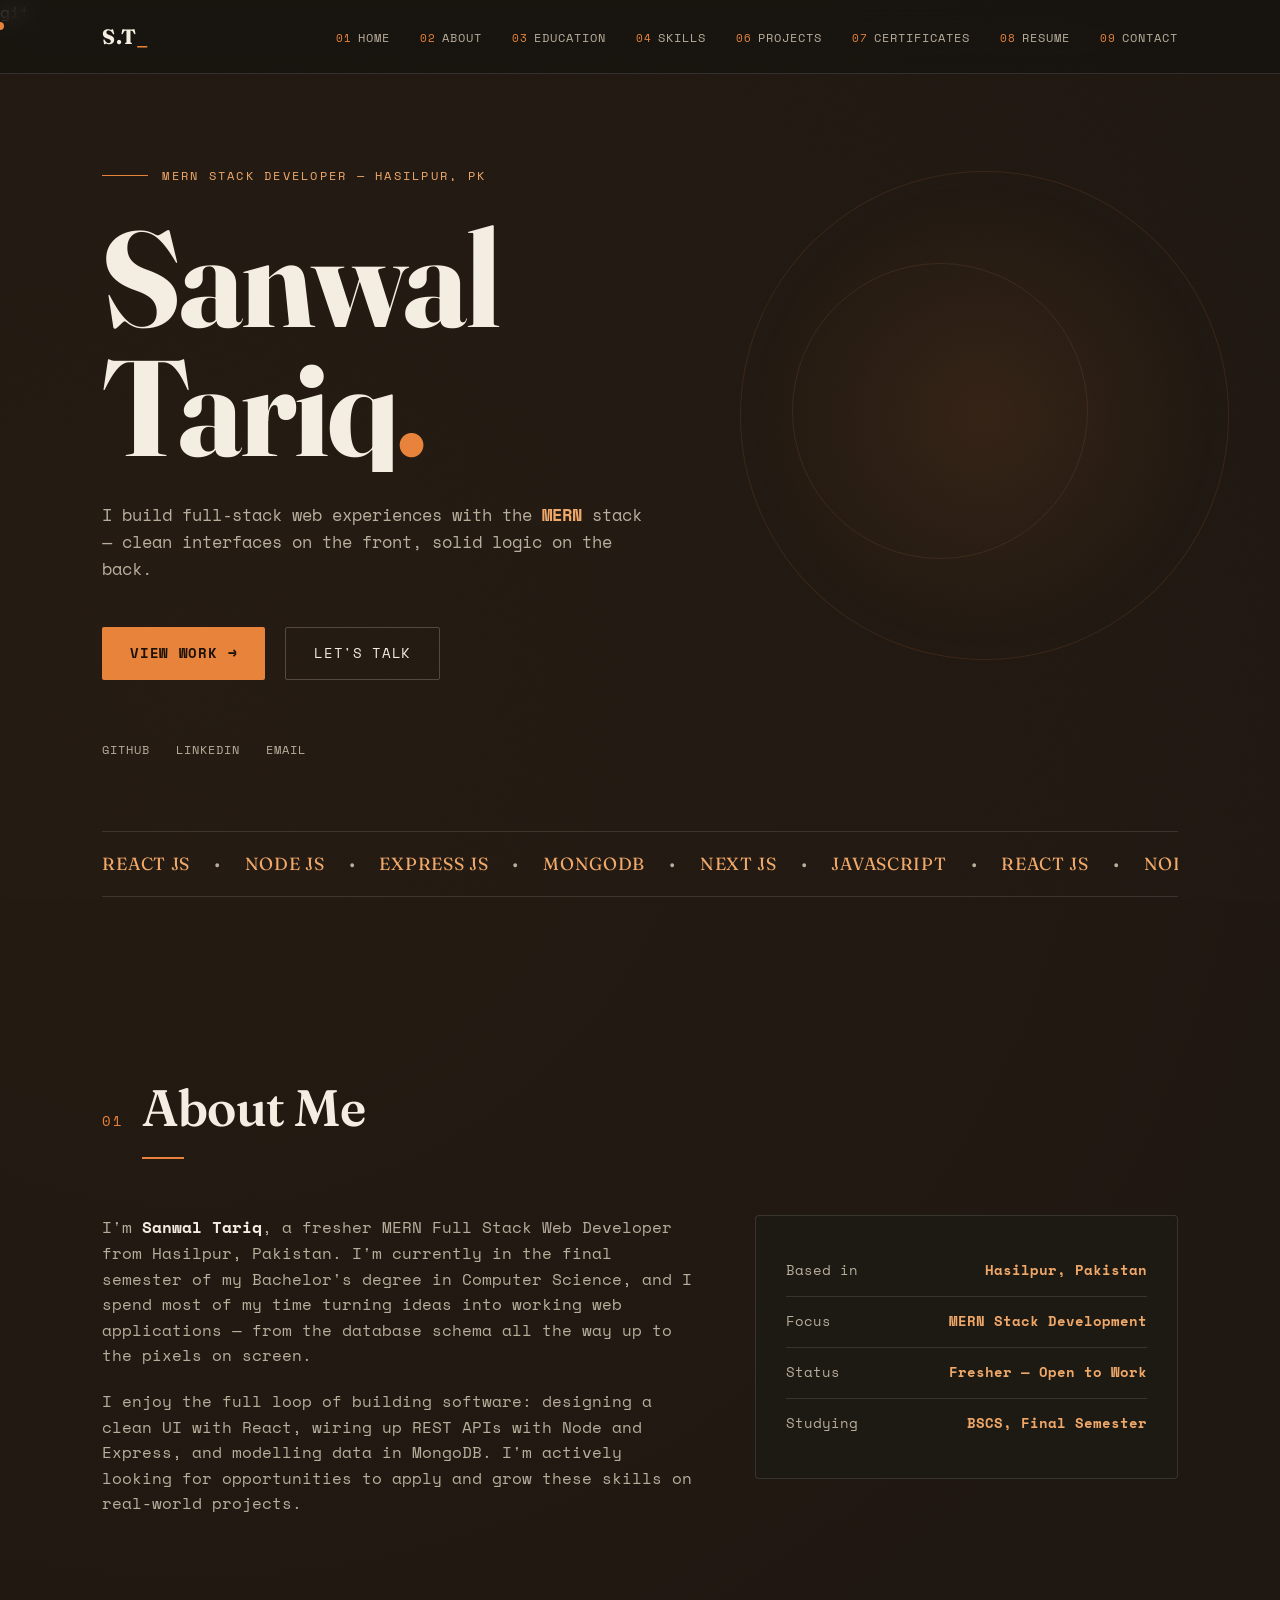
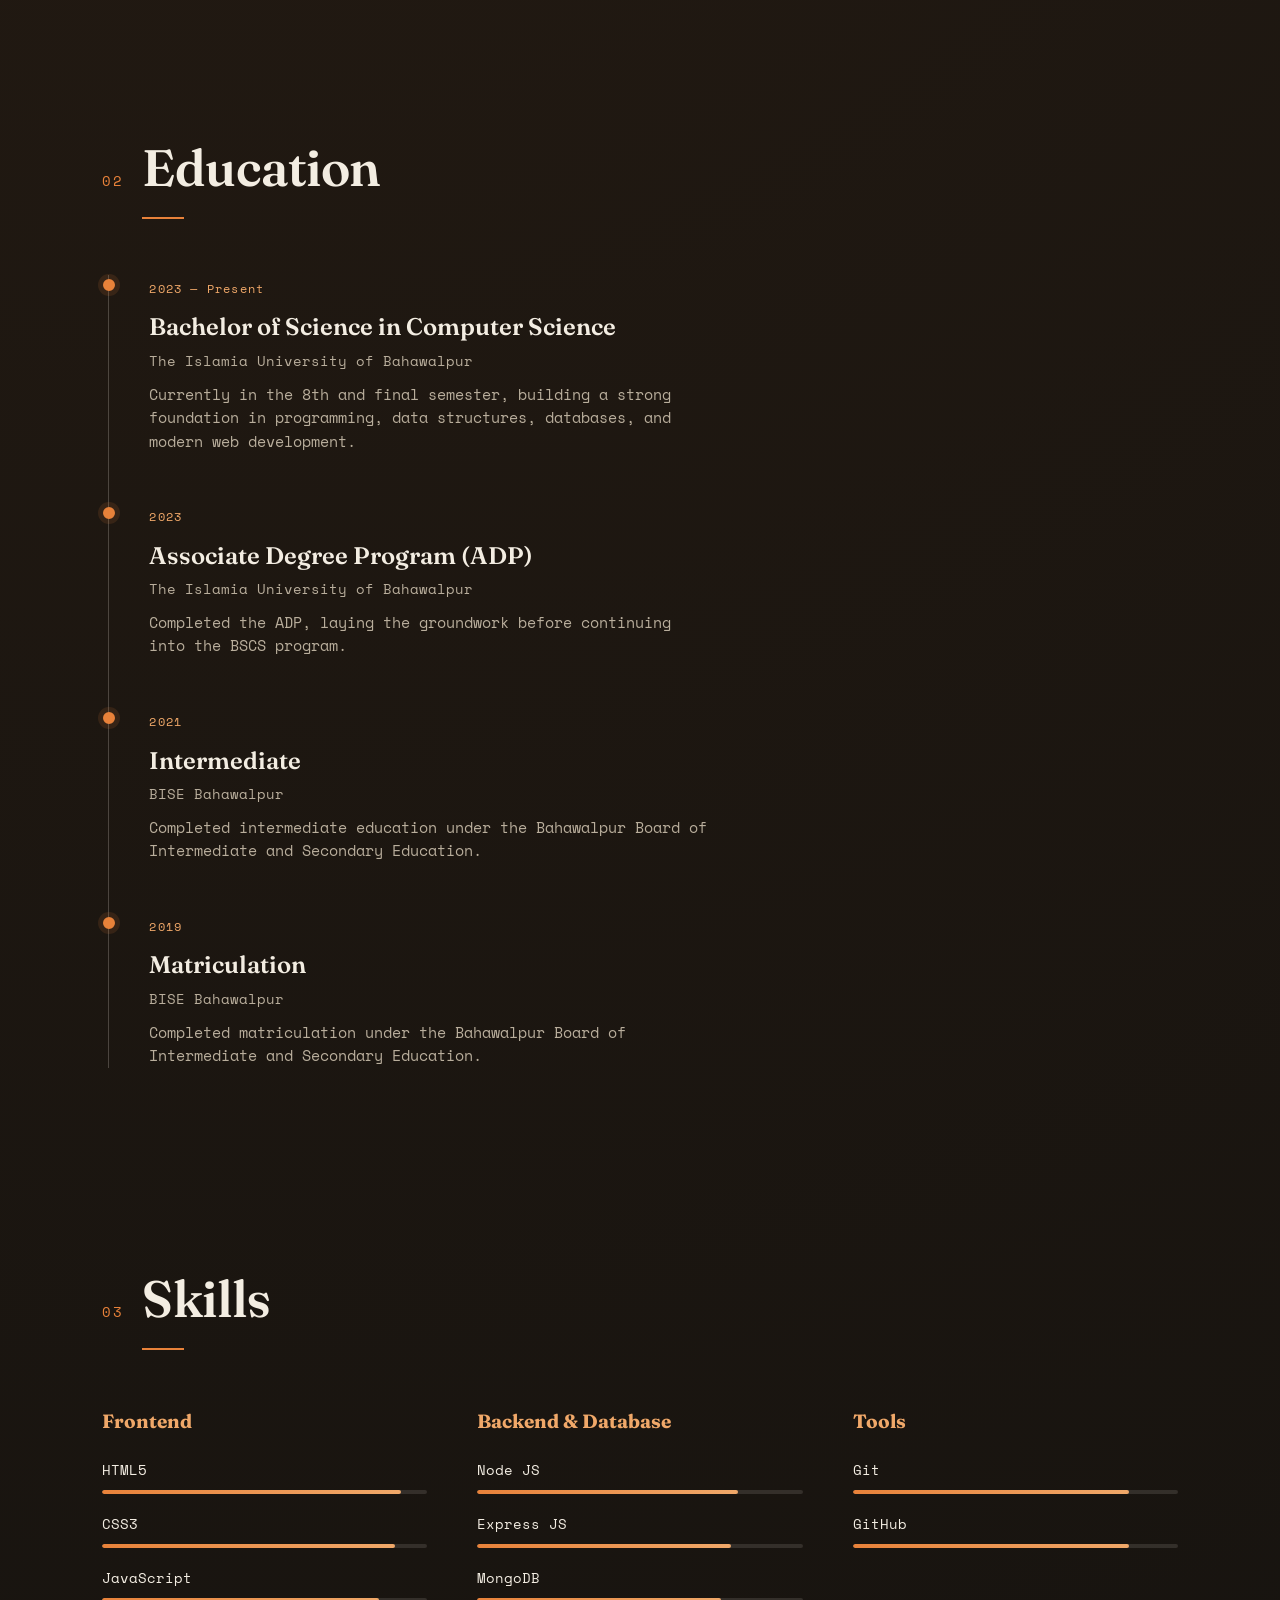
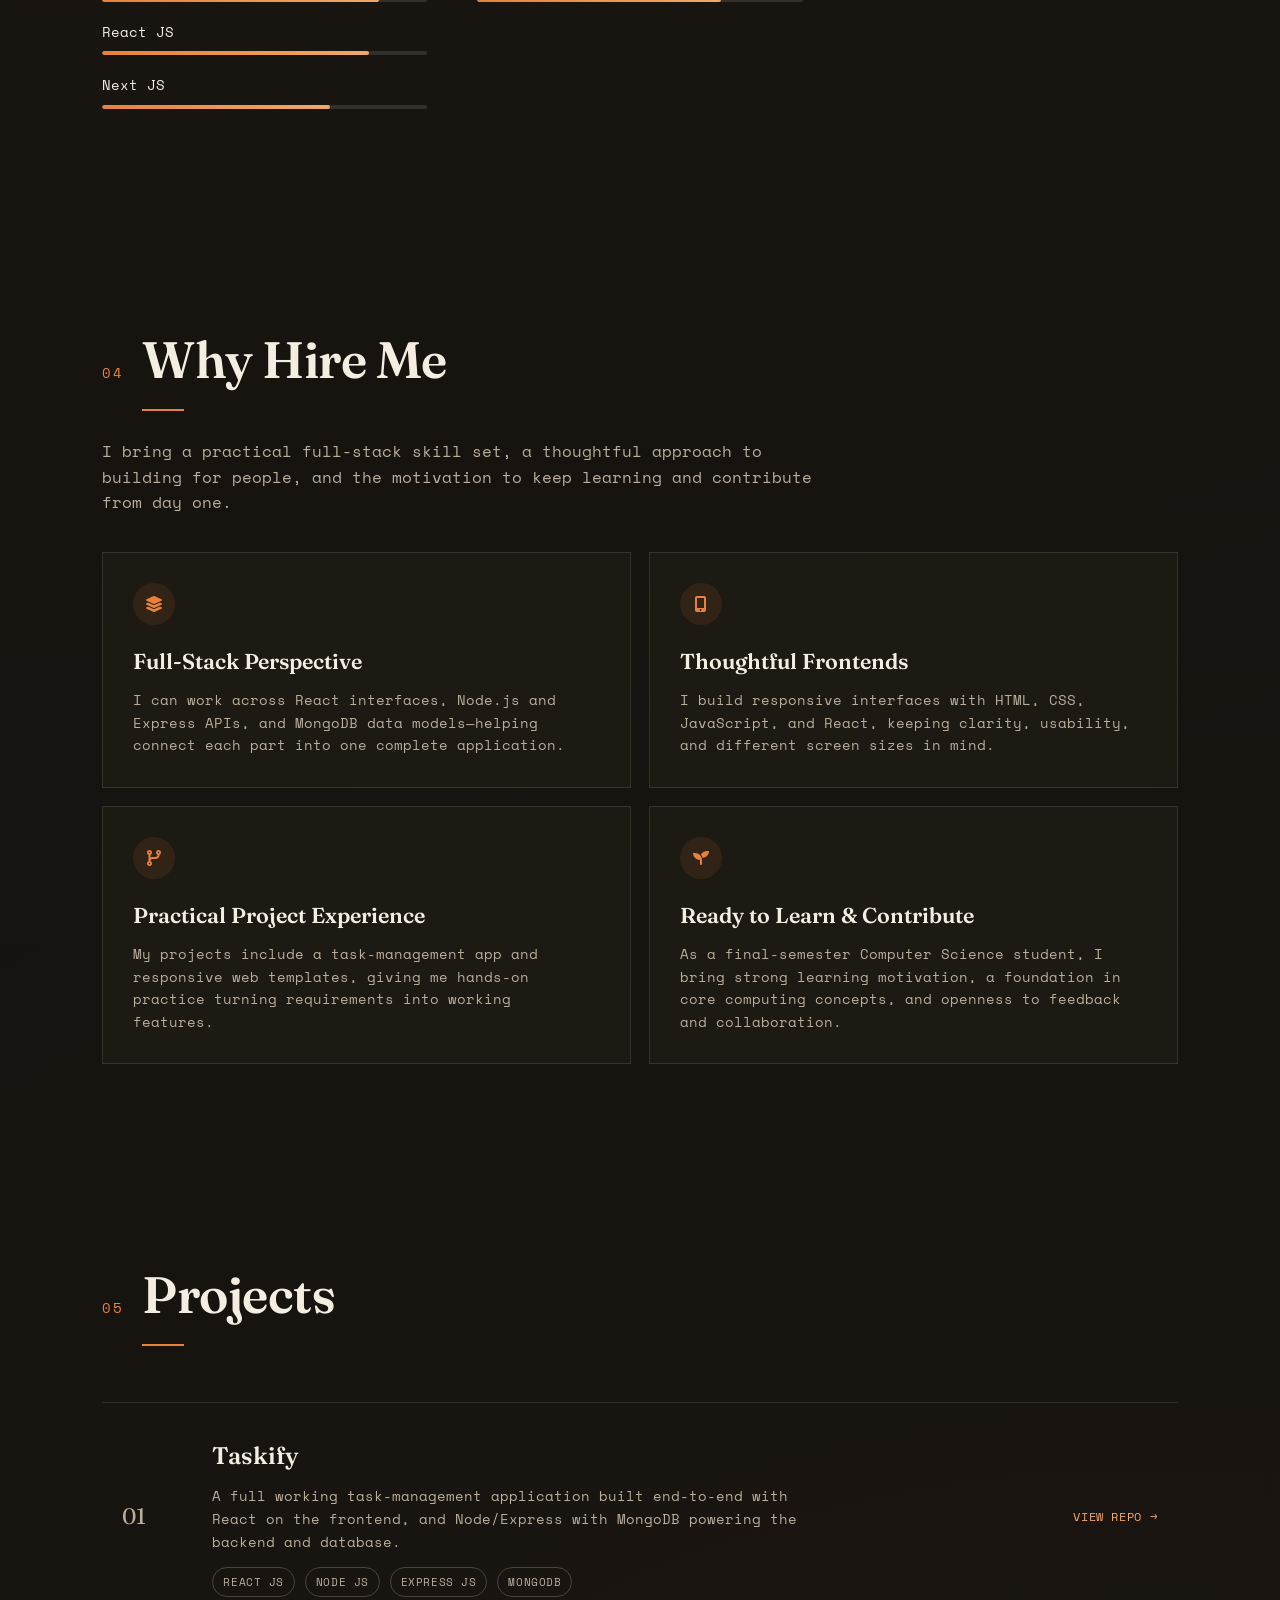
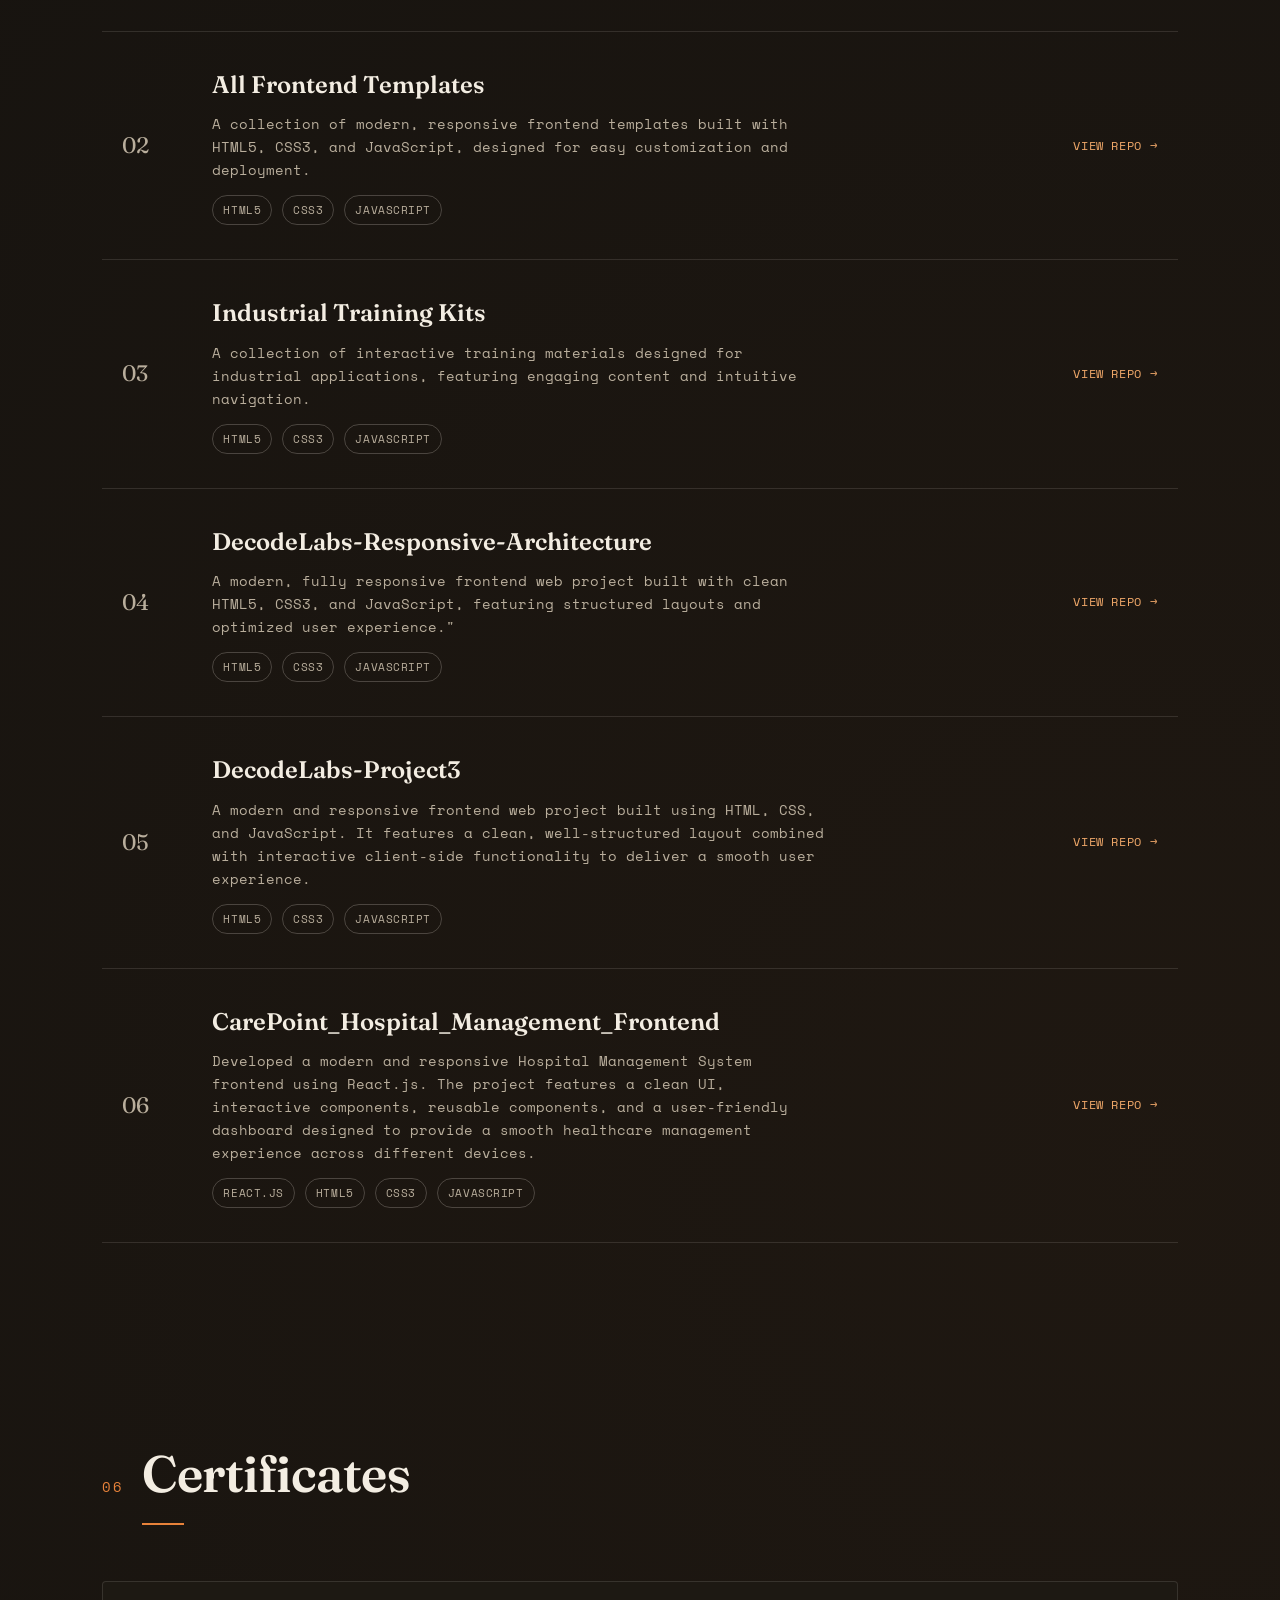
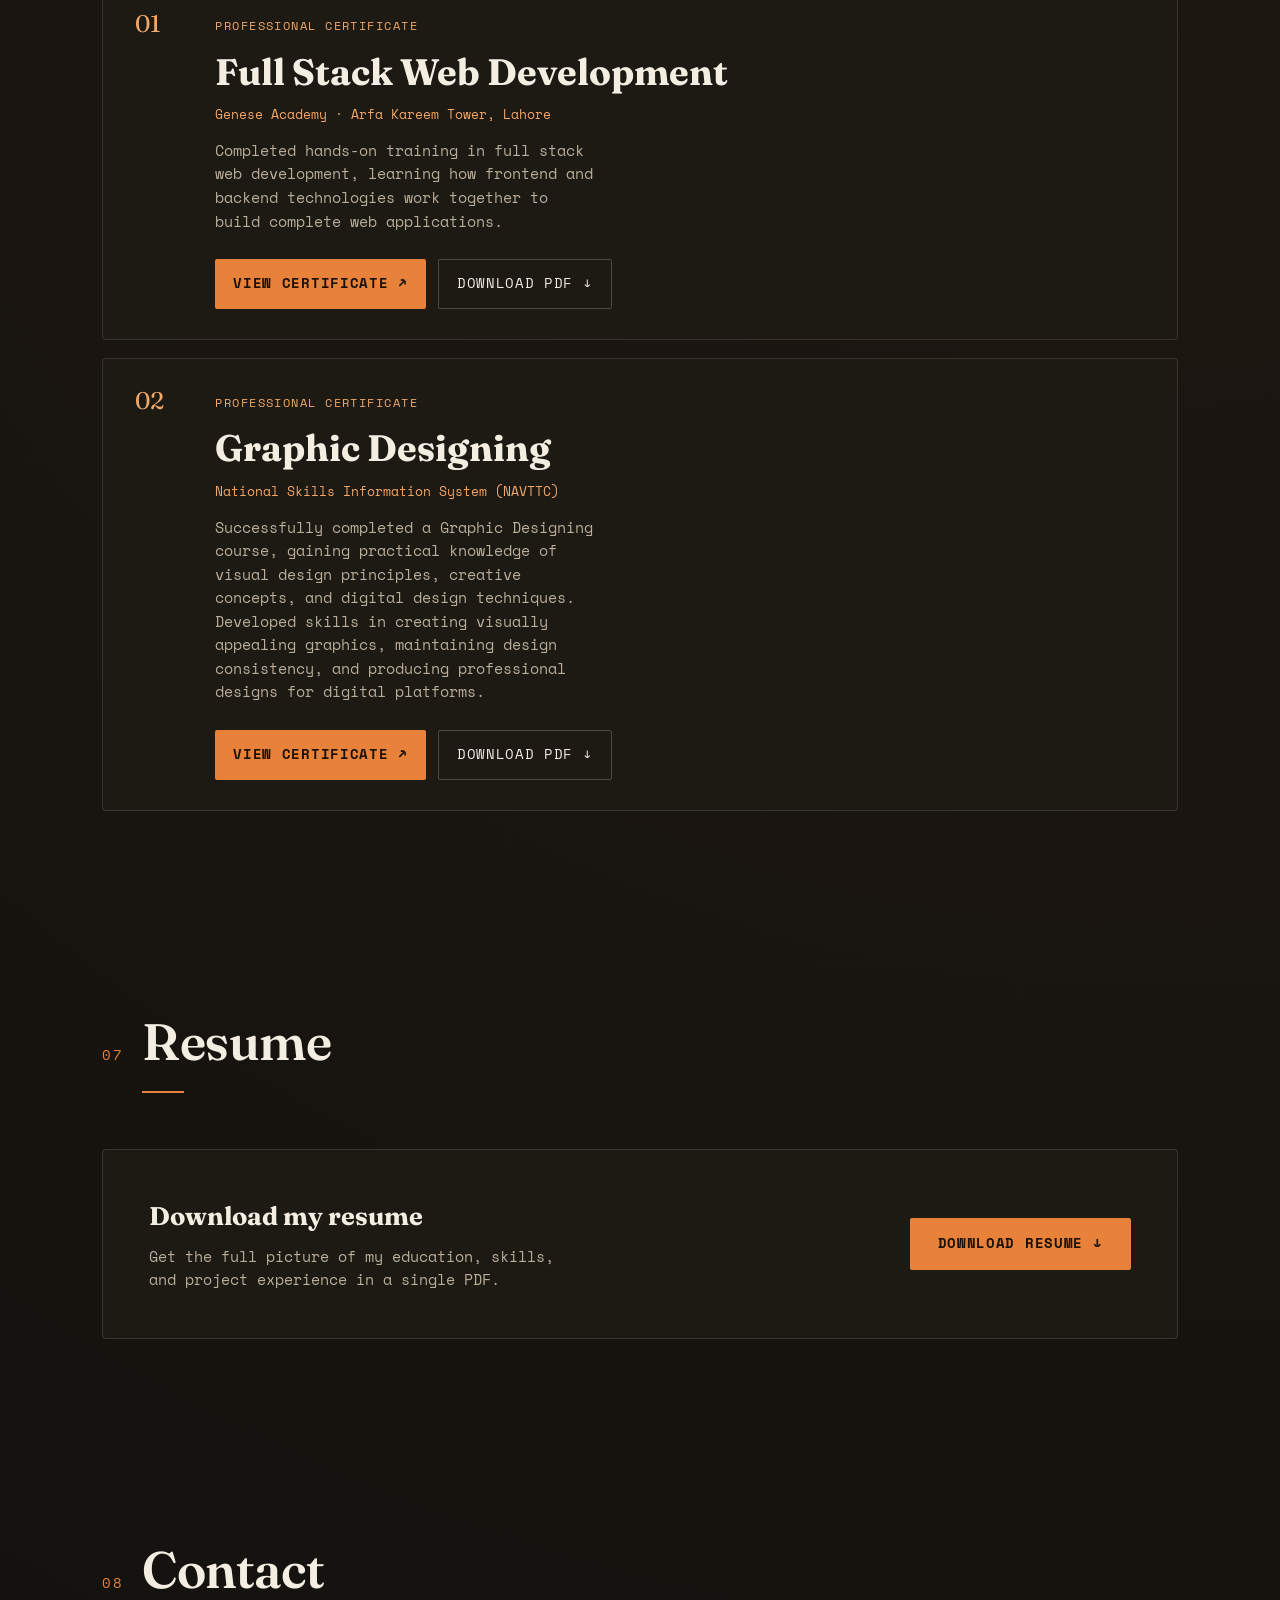
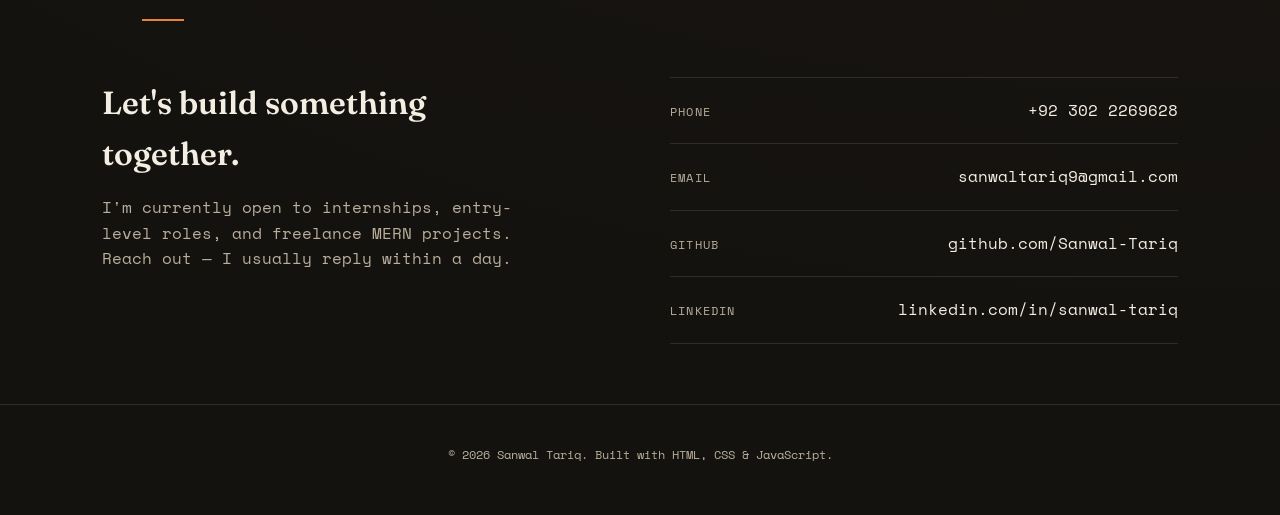
==== commit 792fef6b: "Stack certificates in a numbered list Co-authored-by: Copilot <223556219+Copilot@users.noreply.githu" ====
--- a/index.html
+++ b/index.html
@@ -399,42 +399,48 @@
 
             <div class="certificate-card reveal">
                 <div class="certificate-copy">
-                    <span class="certificate-label">Professional Certificate</span>
-                    <h3>Full Stack Web Development</h3>
-                    <p class="certificate-provider">Genese Academy · Arfa Kareem Tower, Lahore</p>
-                    <p>
-                        Completed hands-on training in full stack web development, learning how frontend and backend
-                        technologies work together to build complete web applications.
-                    </p>
-                    <div class="certificate-actions">
-                        <a class="btn btn-primary" href="./Full_Stack_Web_Development_Certificate.pdf"
-                            target="_blank" rel="noopener noreferrer">
-                            View Certificate <span class="btn-arrow">↗</span>
-                        </a>
-                        <a class="btn btn-ghost" href="./Full_Stack_Web_Development_Certificate.pdf" download>
-                            Download PDF <span class="btn-arrow">↓</span>
-                        </a>
+                    <span class="certificate-number">01</span>
+                    <div class="certificate-details">
+                        <span class="certificate-label">Professional Certificate</span>
+                        <h3>Full Stack Web Development</h3>
+                        <p class="certificate-provider">Genese Academy · Arfa Kareem Tower, Lahore</p>
+                        <p>
+                            Completed hands-on training in full stack web development, learning how frontend and backend
+                            technologies work together to build complete web applications.
+                        </p>
+                        <div class="certificate-actions">
+                            <a class="btn btn-primary" href="./Full_Stack_Web_Development_Certificate.pdf"
+                                target="_blank" rel="noopener noreferrer">
+                                View Certificate <span class="btn-arrow">↗</span>
+                            </a>
+                            <a class="btn btn-ghost" href="./Full_Stack_Web_Development_Certificate.pdf" download>
+                                Download PDF <span class="btn-arrow">↓</span>
+                            </a>
+                        </div>
                     </div>
                 </div>
 
                 <div class="certificate-copy">
-                    <span class="certificate-label">Professional Certificate</span>
-                    <h3>Graphic Designing</h3>
-                    <p class="certificate-provider">National Skills Information System (NAVTTC)</p>
-                    <p>
-                        Successfully completed a Graphic Designing course, gaining practical knowledge of visual design
-                        principles, creative concepts, and digital design techniques. Developed skills in creating
-                        visually appealing graphics, maintaining design consistency, and producing professional
-                        designs for digital platforms.
-                    </p>
-                    <div class="certificate-actions">
-                        <a class="btn btn-primary" href="./Cerificate of Graphic Designing.pdf"
-                            target="_blank" rel="noopener noreferrer">
-                            View Certificate <span class="btn-arrow">↗</span>
-                        </a>
-                        <a class="btn btn-ghost" href="./Cerificate of Graphic Designing.pdf" download>
-                            Download PDF <span class="btn-arrow">↓</span>
-                        </a>
+                    <span class="certificate-number">02</span>
+                    <div class="certificate-details">
+                        <span class="certificate-label">Professional Certificate</span>
+                        <h3>Graphic Designing</h3>
+                        <p class="certificate-provider">National Skills Information System (NAVTTC)</p>
+                        <p>
+                            Successfully completed a Graphic Designing course, gaining practical knowledge of visual design
+                            principles, creative concepts, and digital design techniques. Developed skills in creating
+                            visually appealing graphics, maintaining design consistency, and producing professional
+                            designs for digital platforms.
+                        </p>
+                        <div class="certificate-actions">
+                            <a class="btn btn-primary" href="./Cerificate of Graphic Designing.pdf"
+                                target="_blank" rel="noopener noreferrer">
+                                View Certificate <span class="btn-arrow">↗</span>
+                            </a>
+                            <a class="btn btn-ghost" href="./Cerificate of Graphic Designing.pdf" download>
+                                Download PDF <span class="btn-arrow">↓</span>
+                            </a>
+                        </div>
                     </div>
                 </div>
 
--- a/index.css
+++ b/index.css
@@ -711,17 +711,38 @@
 /* ===== Certificates ===== */
 .certificate-card {
     display: flex;
-    align-items: center;
-    padding: 36px;
+    flex-direction: column;
+    gap: 18px;
+}
+
+.certificate-copy {
+    display: grid;
+    grid-template-columns: 56px minmax(0, 1fr);
+    gap: 0 24px;
+    padding: 30px 32px;
     background: var(--card);
     border: 1px solid var(--line);
     border-radius: 4px;
     transition: border-color 0.35s var(--ease), transform 0.35s var(--ease);
 }
 
-.certificate-card:hover {
+.certificate-copy:hover {
     border-color: var(--line-strong);
     transform: translateY(-4px);
+}
+
+.certificate-number {
+    grid-column: 1;
+    grid-row: 1;
+    color: var(--accent-soft);
+    font-family: var(--font-display);
+    font-size: 1.5rem;
+    line-height: 1;
+}
+
+.certificate-details {
+    grid-column: 2;
+    grid-row: 1;
 }
 
 .certificate-label {
@@ -731,20 +752,20 @@
     text-transform: uppercase;
 }
 
-.certificate-copy h3 {
+.certificate-details h3 {
     margin-top: 12px;
     font-family: var(--font-display);
     font-size: clamp(1.6rem, 3vw, 2.3rem);
     line-height: 1.2;
 }
 
-.certificate-copy .certificate-provider {
+.certificate-details .certificate-provider {
     margin-top: 10px;
     color: var(--accent-soft);
     font-size: 0.82rem;
 }
 
-.certificate-copy p {
+.certificate-details p {
     max-width: 380px;
     margin-top: 14px;
     color: var(--ink-dim);
@@ -1035,7 +1056,9 @@
         align-items: flex-start;
     }
 
-    .certificate-card {
+    .certificate-copy {
+        grid-template-columns: 40px minmax(0, 1fr);
+        gap: 0 16px;
         padding: 24px;
     }
 }
